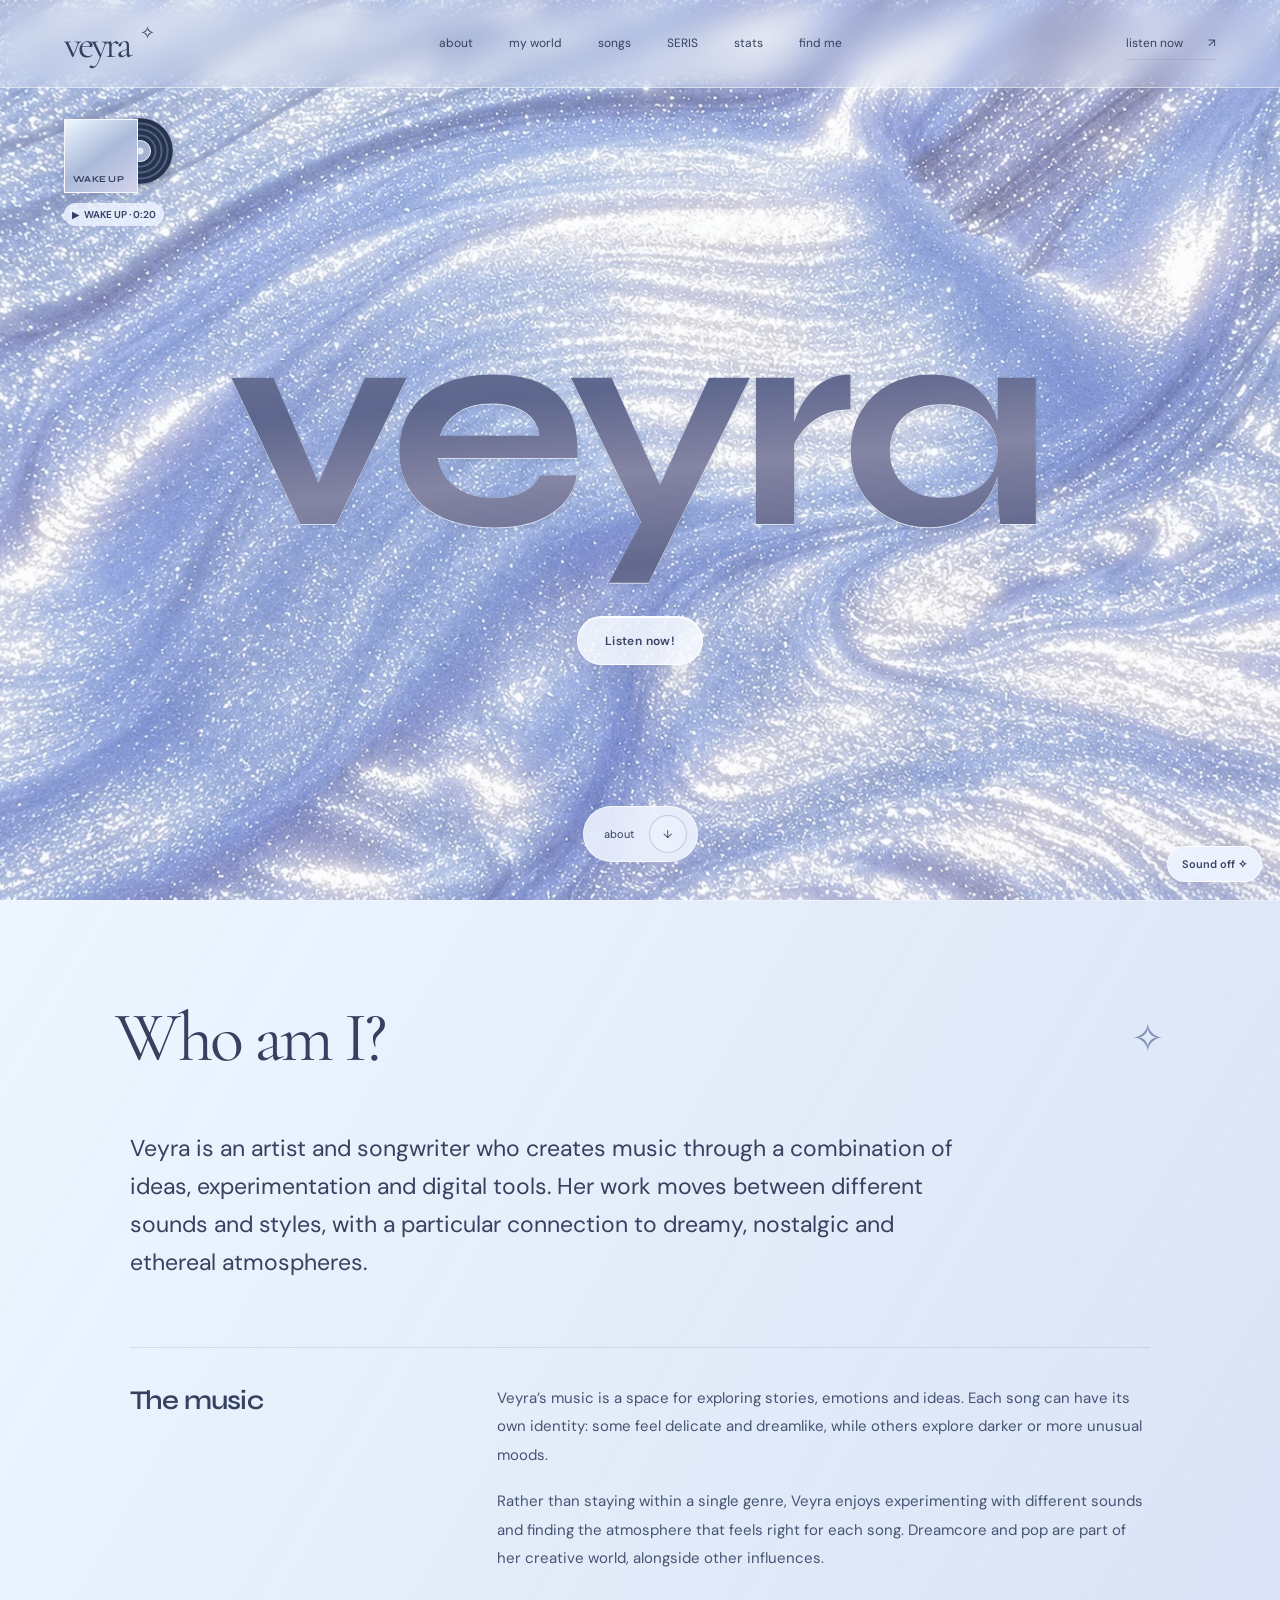
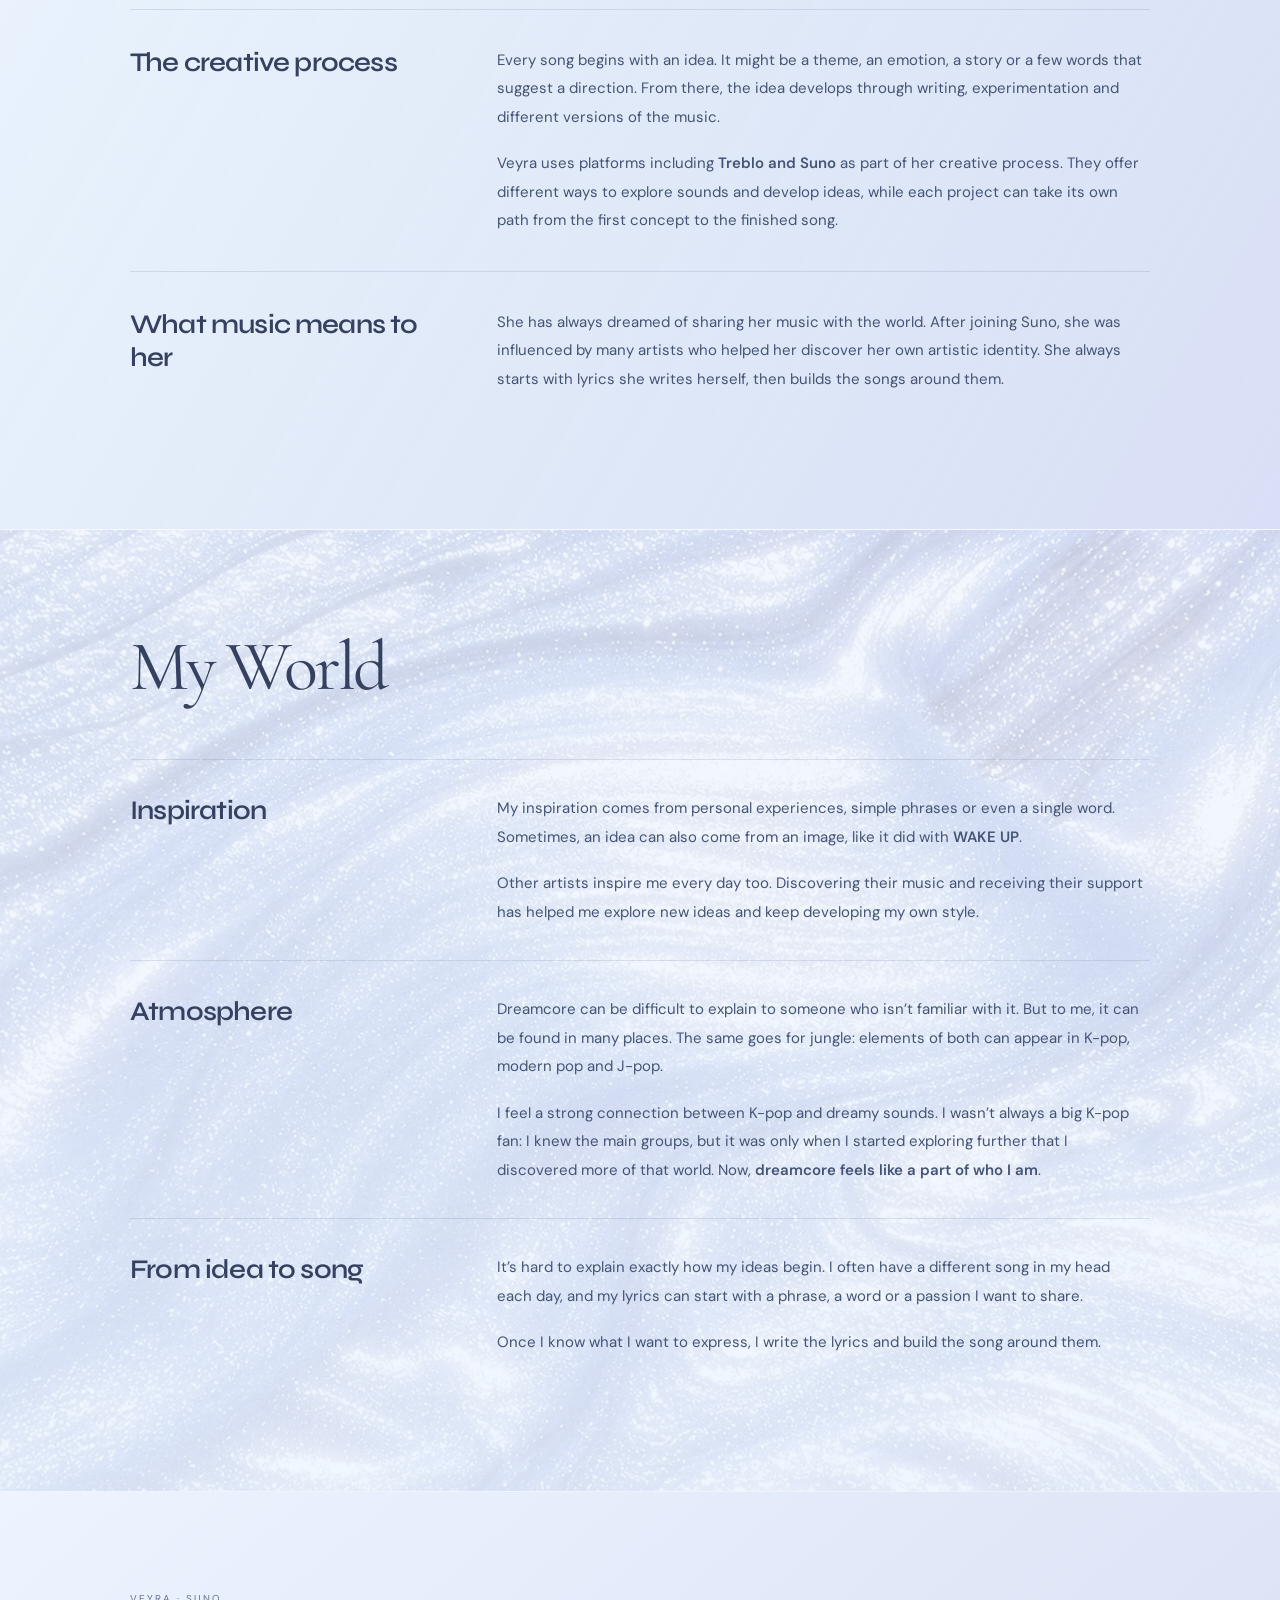
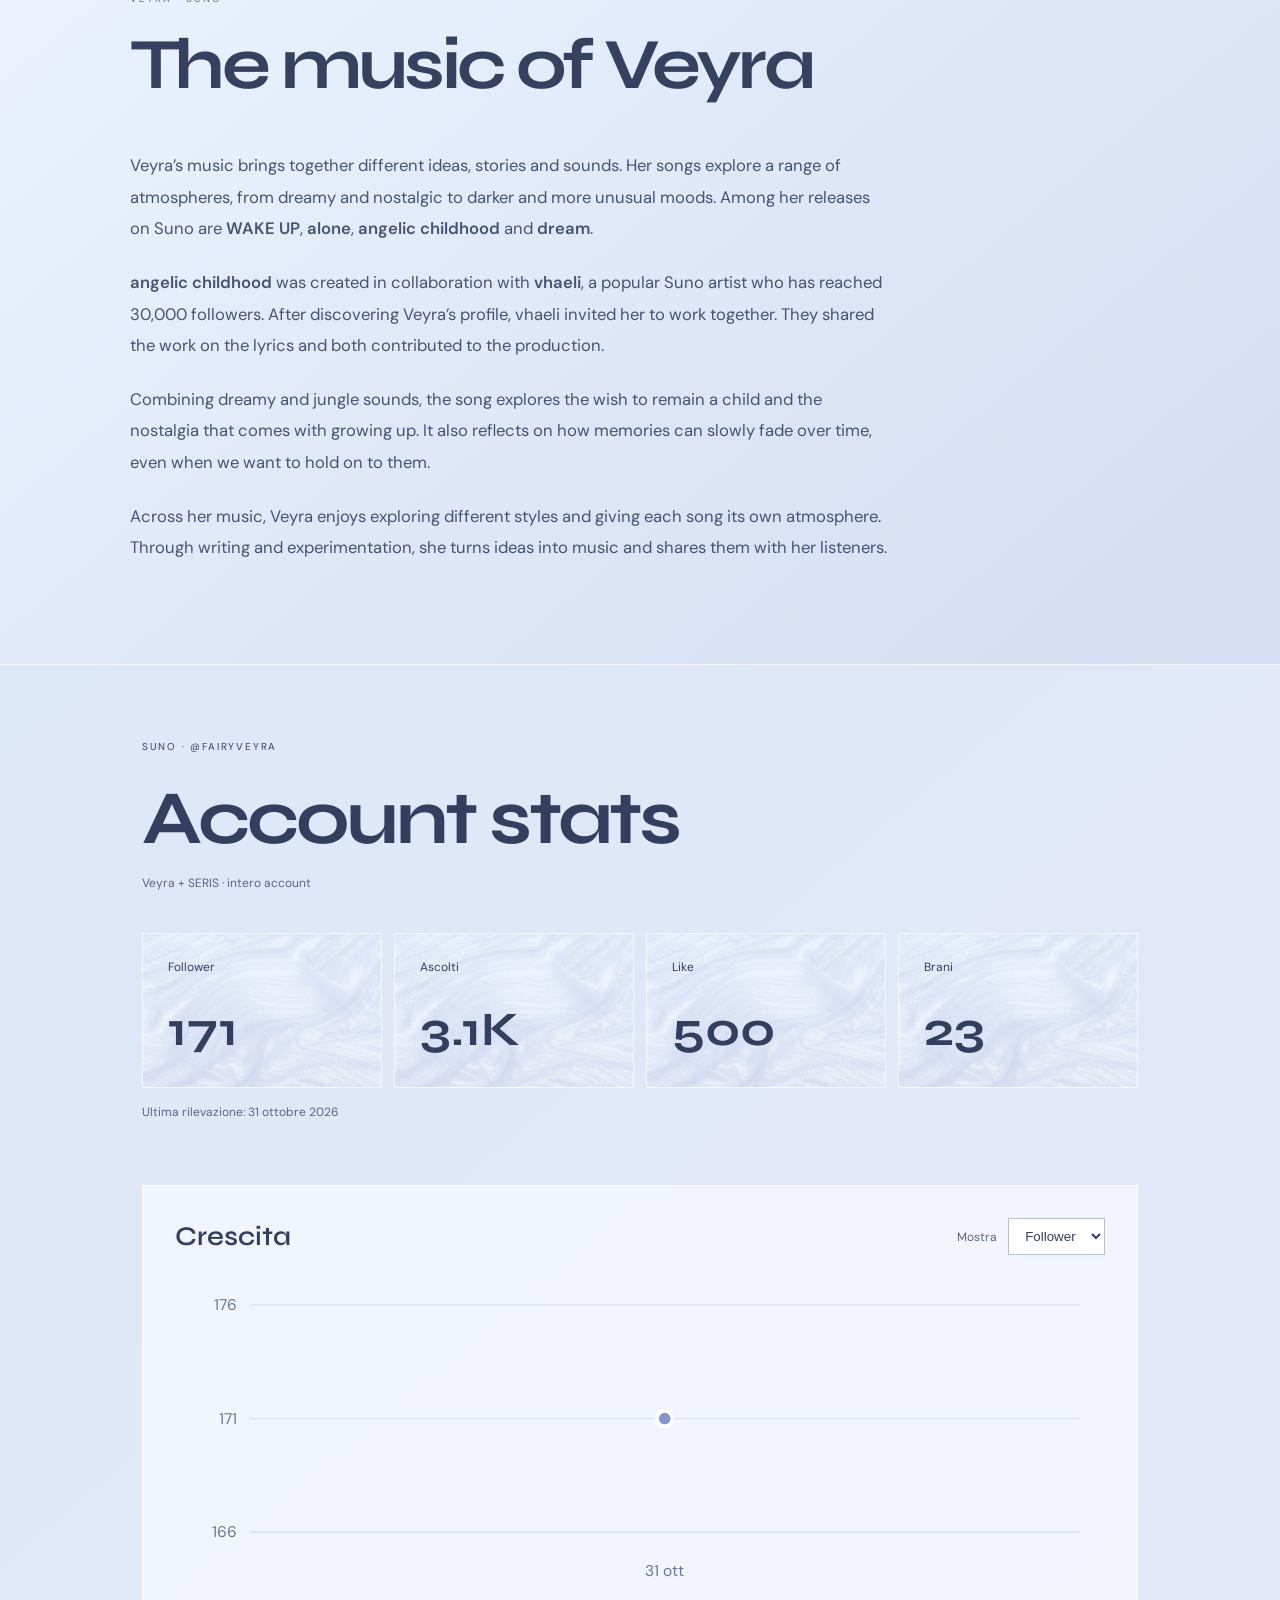
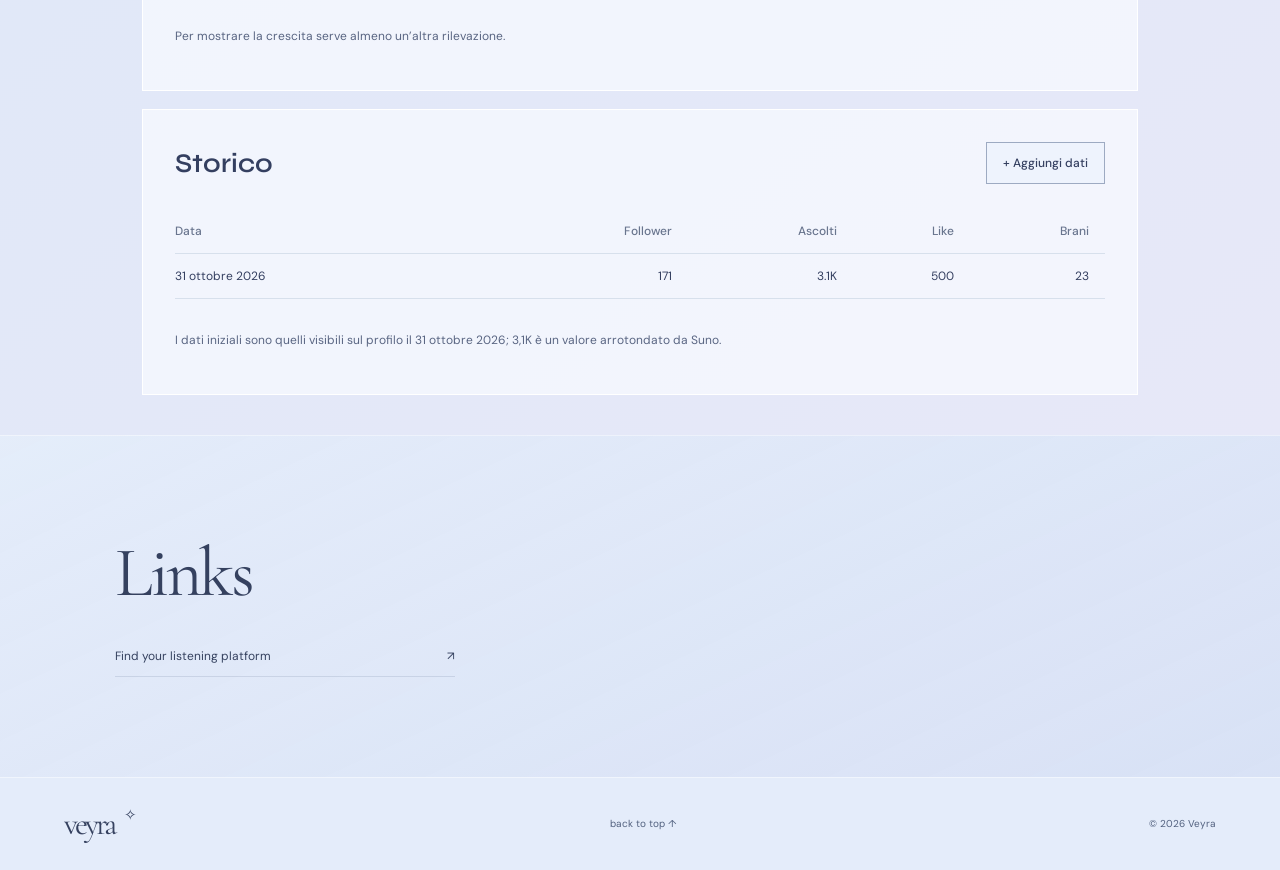
==== index.html @ a6b7e899 "Publish Veyra and SERIS website" ====
<!doctype html>
<html lang="en">
<head>
  <meta charset="utf-8">
  <meta name="viewport" content="width=device-width, initial-scale=1">
  <meta name="theme-color" content="#dcebf1">
  <title>VEYRA</title>
  <link rel="icon" href="./star.svg" type="image/svg+xml">
  <link rel="stylesheet" href="./style.css?v=record-demo-3">
</head>
<body>
  <a class="skip" href="#music">Skip to about</a>
  <header class="header">
    <a class="wordmark" href="#home" aria-label="Veyra home">veyra<span>✧</span></a>
    <nav aria-label="Main navigation"><a href="#music">about</a><a href="#world">my world</a><a href="#songs">songs</a><a href="./seris.html">SERIS</a><a href="#stats">stats</a><a href="#connect">find me</a></nav>
    <a class="header-listen" href="https://distrokid.com/hyperfollow/veyra8/shattered-trust" target="_blank" rel="noopener noreferrer">listen now <span aria-hidden="true">↗</span></a>
  </header>
  <main>
    <section class="hero" id="home" aria-labelledby="hero-title">
      <div class="record-widget"><button class="record-button" type="button" aria-label="Play WAKE UP preview" aria-pressed="false"><span class="record-disc" aria-hidden="true"><span></span></span><span class="record-sleeve" aria-hidden="true"><span>WAKE UP</span></span><span class="record-caption"><span class="record-state">▶</span> WAKE UP · 0:20</span></button><audio preload="none" data-preview="20"><source src="./assets/audio/wake-preview.m4a" type="audio/mp4"></audio><span class="record-error" role="status"></span></div>
      <div class="hero-mist" aria-hidden="true"></div>
      <div class="hero-center">
        <h1 id="hero-title">veyra</h1>
        <a class="listen-sparkle" href="https://suno.com/@fairyveyra" target="_blank" rel="noopener noreferrer"><span class="listen-label">Listen now!</span><span class="listen-spark s1" aria-hidden="true">✦</span><span class="listen-spark s2" aria-hidden="true">✧</span><span class="listen-spark s3" aria-hidden="true">✦</span><span class="listen-spark s4" aria-hidden="true">✧</span><span class="listen-spark s5" aria-hidden="true">✧</span><span class="listen-spark s6" aria-hidden="true">✦</span><span class="listen-spark s7" aria-hidden="true">✧</span><span class="listen-spark s8" aria-hidden="true">✦</span><span class="listen-spark s9" aria-hidden="true">✧</span><span class="listen-spark s10" aria-hidden="true">✦</span><span class="listen-spark s11" aria-hidden="true">✧</span><span class="listen-spark s12" aria-hidden="true">✦</span></a>
      </div>
      <div class="hero-bottom"><a class="round-link" href="#music"><span>about</span><span class="circle" aria-hidden="true">↓</span></a></div>
    </section>

    <section class="music section" id="music" aria-labelledby="music-title">
      <div class="section-heading"><p class="eyebrow">01 / music</p><h2 id="music-title">Who am I?</h2><span class="tiny-star" aria-hidden="true">✧</span></div>
      <div class="bio-content">
        <p class="bio-intro">Veyra is an artist and songwriter who creates music through a combination of ideas, experimentation and digital tools. Her work moves between different sounds and styles, with a particular connection to dreamy, nostalgic and ethereal atmospheres.</p>
        <div class="bio-sections">
          <section class="bio-part"><h3>The music</h3><div><p>Veyra’s music is a space for exploring stories, emotions and ideas. Each song can have its own identity: some feel delicate and dreamlike, while others explore darker or more unusual moods.</p><p>Rather than staying within a single genre, Veyra enjoys experimenting with different sounds and finding the atmosphere that feels right for each song. Dreamcore and pop are part of her creative world, alongside other influences.</p></div></section>
          <section class="bio-part"><h3>The creative process</h3><div><p>Every song begins with an idea. It might be a theme, an emotion, a story or a few words that suggest a direction. From there, the idea develops through writing, experimentation and different versions of the music.</p><p>Veyra uses platforms including <strong>Treblo and Suno</strong> as part of her creative process. They offer different ways to explore sounds and develop ideas, while each project can take its own path from the first concept to the finished song.</p></div></section>
          <section class="bio-part"><h3>What music means to her</h3><div><p>She has always dreamed of sharing her music with the world. After joining Suno, she was influenced by many artists who helped her discover her own artistic identity. She always starts with lyrics she writes herself, then builds the songs around them.</p></div></section>
        </div>
      </div>
    </section>

    <section class="world section" id="world" aria-labelledby="world-title">
      <div class="world-intro"><h2 id="world-title">My World</h2></div>
      <div class="world-copy">
        <section><h3>Inspiration</h3><p>My inspiration comes from personal experiences, simple phrases or even a single word. Sometimes, an idea can also come from an image, like it did with <strong>WAKE UP</strong>.</p><p>Other artists inspire me every day too. Discovering their music and receiving their support has helped me explore new ideas and keep developing my own style.</p></section>
        <section><h3>Atmosphere</h3><p>Dreamcore can be difficult to explain to someone who isn’t familiar with it. But to me, it can be found in many places. The same goes for jungle: elements of both can appear in K-pop, modern pop and J-pop.</p><p>I feel a strong connection between K-pop and dreamy sounds. I wasn’t always a big K-pop fan: I knew the main groups, but it was only when I started exploring further that I discovered more of that world. Now, <strong>dreamcore feels like a part of who I am</strong>.</p></section>
        <section><h3>From idea to song</h3><p>It’s hard to explain exactly how my ideas begin. I often have a different song in my head each day, and my lyrics can start with a phrase, a word or a passion I want to share.</p><p>Once I know what I want to express, I write the lyrics and build the song around them.</p></section>
      </div>
    </section>

    <section class="songs-section" id="songs" aria-labelledby="songs-title">
      <div class="songs-inner">
        <p class="songs-label">VEYRA · SUNO</p>
        <h2 id="songs-title">The music of Veyra</h2>
        <div class="songs-copy">
          <p>Veyra’s music brings together different ideas, stories and sounds. Her songs explore a range of atmospheres, from dreamy and nostalgic to darker and more unusual moods. Among her releases on Suno are <strong>WAKE UP</strong>, <strong>alone</strong>, <strong>angelic childhood</strong> and <strong>dream</strong>.</p>
          <p><strong>angelic childhood</strong> was created in collaboration with <strong>vhaeli</strong>, a popular Suno artist who has reached 30,000 followers. After discovering Veyra’s profile, vhaeli invited her to work together. They shared the work on the lyrics and both contributed to the production.</p>
          <p>Combining dreamy and jungle sounds, the song explores the wish to remain a child and the nostalgia that comes with growing up. It also reflects on how memories can slowly fade over time, even when we want to hold on to them.</p>
          <p>Across her music, Veyra enjoys exploring different styles and giving each song its own atmosphere. Through writing and experimentation, she turns ideas into music and shares them with her listeners.</p>
        </div>
      </div>
    </section>

    <section id="stats" class="stats-section" aria-label="Statistiche Suno">
      <iframe src="./stats.html?embed=1" title="Statistiche Suno dell’intero account Veyra" loading="lazy"></iframe>
    </section>

    <section class="connect section" id="connect" aria-labelledby="connect-title"><h2 id="connect-title">Links</h2><a class="text-link" href="https://distrokid.com/hyperfollow/veyra8/shattered-trust" target="_blank" rel="noopener noreferrer">Find your listening platform <span aria-hidden="true">↗</span></a></section>
  </main>
  <footer><a class="wordmark" href="#home">veyra<span>✧</span></a><a href="#home">back to top ↑</a><span>© <span id="year">2026</span> Veyra</span></footer>
  <script src="./script.js?v=satin-seris-1"></script>
<script src="./sound.js?v=1" defer></script><script src="./previews.js?v=3" defer></script></body>
</html>
---- style.css ----
@import url('https://fonts.googleapis.com/css2?family=Cormorant+Garamond:ital,wght@0,400;0,500;1,400&family=DM+Sans:wght@400;500;600&family=Syne:wght@700&display=swap');
:root{--ink:#35415f;--muted:#52617f;--line:#64749330;--paper:#e1eafa;--serif:'Cormorant Garamond',Georgia,serif;--sans:'DM Sans',Arial,sans-serif}
*{box-sizing:border-box}html{scroll-behavior:smooth;scroll-padding-top:36px}body{margin:0;background:var(--paper);color:var(--ink);font:14px var(--sans)}a{color:inherit;text-decoration:none}a:focus-visible{outline:2px solid #4e5c8c;outline-offset:6px}::selection{background:#bfcaee}h1,h2,h3,p{margin:0}h2,h3{font-family:var(--serif);font-weight:400;letter-spacing:-.045em;line-height:1.05}i{font-weight:400}.skip{position:fixed;top:-90px;left:20px;padding:15px;background:white;z-index:99}.skip:focus{top:15px}
/* One continuous field of icy blue, silver and lavender light. No picture assets. */
body::before{content:'';position:fixed;inset:0;z-index:-1;background:radial-gradient(ellipse at 14% 16%,#f1fbffdd,transparent 48%),radial-gradient(ellipse at 93% 38%,#c2c6ecbb,transparent 55%),linear-gradient(160deg,#d5e9fa,#d0def3 46%,#e9edfc)}
.header{height:88px;position:absolute;inset:0 0 auto;z-index:10;display:flex;align-items:center;justify-content:space-between;padding:0 5%;border-bottom:1px solid #ffffff55}.wordmark{font:40px/1 var(--serif);letter-spacing:-3px}.wordmark span{font-size:18px;display:inline-block;margin-left:10px;vertical-align:top;letter-spacing:0}.header nav{display:flex;gap:36px;font-size:12px}.header nav a{padding:8px 0;border-bottom:1px solid transparent}.header nav a:hover,.header nav a[aria-current]{border-color:currentColor}.header-listen{font-size:12px;border-bottom:1px solid var(--line);padding:8px 0}.header-listen span{margin-left:22px}
.hero{isolation:isolate;position:relative;min-height:660px;height:100svh;max-height:1100px;overflow:hidden;background:radial-gradient(ellipse at 46% -14%,#fcffff 0,#eefaffb0 23%,transparent 57%),radial-gradient(ellipse at 7% 60%,#b4cbedb3,transparent 48%),radial-gradient(ellipse at 90% 45%,#aeb7df9c,transparent 50%),radial-gradient(ellipse at 64% 96%,#f2f8ff 0,#e4effcaa 26%,transparent 59%),linear-gradient(145deg,#d8e9fa,#c4d5ef 50%,#dce4f9)}
.hero::before{content:'';position:absolute;z-index:-1;inset:-25%;background:linear-gradient(155deg,transparent 43%,#f7ffff00 46%,#f7ffffa3 50%,#d1ebff33 55%,transparent 62%),linear-gradient(24deg,transparent 37%,#ecfaff80 48%,transparent 60%);filter:blur(45px);transform:rotate(-8deg)}
.hero::after{content:'';position:absolute;inset:0;z-index:0;pointer-events:none;background-image:radial-gradient(circle,#fff9 .5px,transparent .9px),radial-gradient(circle,#8c9fcd30 .5px,transparent 1px),radial-gradient(circle,#ffffff90 .6px,transparent 1.1px);background-size:7px 11px,11px 17px,19px 23px;background-position:0 0,3px 7px,9px 4px;opacity:.28;mask-image:linear-gradient(#000b,transparent 40%,#0004 60%,#000)}
.hero-mist{position:absolute;inset:18% -30% -12%;z-index:-1;background:radial-gradient(ellipse at 38% 53%,#faffffce,transparent 35%),radial-gradient(ellipse at 73% 80%,#f1f4ffcc,transparent 35%);filter:blur(45px);transform:rotate(-18deg)}
.hero-center{position:absolute;inset:0;display:grid;place-items:center;padding-bottom:20px;z-index:1}.hero h1{font-family:var(--serif);font-size:clamp(150px,26vw,350px);font-weight:400;letter-spacing:-.075em;line-height:1;padding-right:.075em;color:#46547c;text-shadow:0 1px 0 #ffffffb0,0 7px 35px #eaf9ff99}.hero-bottom{position:absolute;bottom:38px;left:0;right:0;z-index:2;display:flex;justify-content:center}.round-link{display:flex;align-items:center;gap:15px;font-size:11px}.circle{display:grid;place-items:center;border:1px solid #5b71954d;border-radius:50%;width:38px;height:38px;background:#f7fcff33;transition:background .2s}.round-link:hover .circle{background:#fff9}
.section{padding:100px 9%;position:relative;border-top:1px solid #ffffff80}.eyebrow{text-transform:uppercase;font-size:10px;letter-spacing:.21em;line-height:1.6}.section-heading{display:flex;align-items:center;justify-content:space-between;gap:20px}.section-heading .eyebrow{display:none}.section-heading h2{font-size:clamp(48px,5.5vw,76px)}.tiny-star{font-size:40px;color:#8292b7}.music{background:linear-gradient(120deg,#eff8ffdd,#dce5f6c9 70%,#d5daf4b3)}.release{margin-top:45px;border-top:1px solid var(--line);padding:35px 0 0}.release-copy{display:grid;grid-template-columns:1fr auto;align-items:center;gap:20px}.release-copy .eyebrow{grid-column:1/-1}.release-copy h3{font-size:clamp(44px,5.5vw,74px)}.release-copy h3 br{display:none}.release-copy h3 i::before{content:' '}.button{display:flex;justify-content:space-between;gap:30px;padding:18px 23px;font-size:11px;border:1px solid #7685a661;background:#f4f9ff6b;box-shadow:inset 0 1px 0 #fff9;transition:background .2s}.button:hover{background:#ffffffbd}.small-note{display:none}.world{min-height:400px;background:radial-gradient(ellipse at 15% 90%,#effdffe6,transparent 61%),radial-gradient(ellipse at 94% 13%,#bdc3e866,transparent 65%),linear-gradient(140deg,#dae8f8cc,#dce0f5aa);display:flex;align-items:flex-start}.world h2{font-size:clamp(48px,5.5vw,76px)}.connect{background:linear-gradient(155deg,#e5edfac7,#d5def3b3);min-height:300px}.connect h2{font-size:clamp(48px,5.5vw,76px);margin-bottom:38px}.text-link{display:flex;justify-content:space-between;gap:30px;max-width:340px;font-size:12px;padding-bottom:12px;border-bottom:1px solid var(--line)}footer{display:flex;align-items:center;justify-content:space-between;gap:25px;padding:30px 5%;border-top:1px solid #ffffff70;font-size:10px;color:var(--muted);background:#e4ecfa}footer .wordmark{font-size:32px;color:var(--ink)}footer .wordmark span{font-size:15px}
@media(min-width:1600px){.section{padding-left:max(9%,calc((100% - 1250px)/2));padding-right:max(9%,calc((100% - 1250px)/2))}}
@media(max-width:700px){.header{height:74px;padding:0 6%}.wordmark{font-size:34px}.header nav{gap:20px;font-size:11px}.header-listen{display:none}.hero{min-height:620px;max-height:950px}.hero h1{font-size:clamp(145px,37vw,250px)}.hero-bottom{bottom:30px}.section{padding:65px 7%}.release-copy{grid-template-columns:1fr;gap:23px}.release-copy h3{font-size:54px}.button{width:100%;margin-top:10px}.world{min-height:330px}.connect{min-height:280px}footer{padding:28px 7%;flex-wrap:wrap}footer .wordmark{margin-right:auto}}
@media(prefers-reduced-motion:reduce){html{scroll-behavior:auto}*{transition:none!important}}

/* Fine silver flecks and moving nacre reflections, built entirely in CSS. */
.hero{background:radial-gradient(ellipse at 45% -12%,#fcffff 0,#eafaffc4 24%,transparent 53%),radial-gradient(ellipse at 5% 58%,#a5bfe5c9,transparent 42%),radial-gradient(ellipse at 94% 40%,#abb3dfbb,transparent 47%),radial-gradient(ellipse at 62% 100%,#f2f8ff 0,#e4effca8 26%,transparent 57%),linear-gradient(145deg,#d8e9fa,#b6c9e8 50%,#dce4f9)}
.iridescence{position:absolute;inset:-15%;z-index:0;pointer-events:none;background:linear-gradient(148deg,transparent 30%,#f9ffff00 37%,#f9ffffb0 42%,#d6f3ff88 44%,#d8d4f580 47%,transparent 53%),linear-gradient(29deg,transparent 43%,#f8ffff70 48%,#d3daff66 52%,transparent 61%);filter:blur(24px);mix-blend-mode:screen;animation:nacre-drift 20s ease-in-out infinite alternate;transform:rotate(-9deg)}
.glitter-field{position:absolute;inset:0;z-index:0;overflow:hidden;pointer-events:none;mask-image:radial-gradient(ellipse at 50% 48%,#0003 0,black 66%)}
.glitter{position:absolute;left:var(--x);top:var(--y);width:var(--size);height:var(--size);border-radius:50%;background:#fff;opacity:var(--alpha);box-shadow:0 0 4px 1px #efffff99,0 0 11px #c6d9ff66;animation:glitter-pulse var(--duration) ease-in-out var(--delay) infinite alternate}
.glitter.flare{width:var(--size);height:var(--size);background:radial-gradient(circle,#fff 0,#ffffffcc 13%,#e8faff55 34%,transparent 69%);box-shadow:none;overflow:visible}
.flare::before,.flare::after{content:'';position:absolute;left:50%;top:50%;transform:translate(-50%,-50%);background:linear-gradient(transparent,#fff,transparent);filter:drop-shadow(0 0 3px #fff)}
.flare::before{width:1px;height:150%}.flare::after{height:1px;width:150%;background:linear-gradient(90deg,transparent,#fff,transparent)}
.glitter.nacre{background:radial-gradient(circle at 30% 25%,#fff,#f5faffc9 22%,#d3d7f299 55%,#adc8e780 77%,#f4ffffaa);box-shadow:inset 0 0 2px #fff,0 0 12px 3px #ffffff66;filter:blur(.3px)}
.hero h1{color:#424d76;text-shadow:0 1px 1px #f8ffff,0 0 34px #f8ffffaa}
.section::after{content:'';position:absolute;inset:0;pointer-events:none;opacity:.22;background-image:radial-gradient(circle at 25% 25%,white .7px,transparent 1.3px),radial-gradient(circle at 75% 80%,white .5px,transparent 1px);background-size:59px 67px,97px 83px;mask-image:linear-gradient(90deg,black,transparent 40%,black)}
@keyframes nacre-drift{from{transform:translate(-2%,-1%) rotate(-9deg)}to{transform:translate(3%,2%) rotate(-3deg)}}
@keyframes glitter-pulse{0%,25%{opacity:calc(var(--alpha) * .35);transform:scale(.75)}80%,100%{opacity:var(--alpha);transform:scale(1.1)}}
@media(prefers-reduced-motion:reduce){.iridescence,.glitter{animation:none}}

/* The second reference adds periwinkle-blue shadow and cool satin highlights. */
.hero{background:radial-gradient(ellipse at 48% -15%,#fbffff 0,#eaf6ffcc 25%,transparent 53%),radial-gradient(ellipse at 2% 57%,#829bcdb3,transparent 43%),radial-gradient(ellipse at 96% 43%,#8f98cead,transparent 46%),radial-gradient(ellipse at 60% 100%,#f4faff 0,#dfe9fbd9 28%,transparent 60%),linear-gradient(145deg,#d5e6fa,#a9bcdf 50%,#ccd4ee)}
.iridescence{background:linear-gradient(148deg,transparent 27%,#f9ffff00 35%,#f5ffffc2 41%,#cde5ff99 44%,#d2d0f58c 48%,transparent 54%),linear-gradient(29deg,transparent 40%,#faffff96 48%,#c3cdf580 53%,transparent 63%)}
.world{background:radial-gradient(ellipse at 12% 95%,#f3fcffe6,transparent 63%),radial-gradient(ellipse at 100% 2%,#929bd466,transparent 63%),linear-gradient(140deg,#d0e1f5dd,#cbd1eccc)}

/* Bring the silver sparkle forward: visible flecks against blue-lavender shadow. */
.hero{background:radial-gradient(ellipse at 46% 0%,#f1fdff 0,#e3f3ffb3 24%,transparent 49%),radial-gradient(ellipse at -8% 60%,#6e8bbdc9,transparent 49%),radial-gradient(ellipse at 103% 30%,#7d85bccc,transparent 48%),radial-gradient(ellipse at 64% 110%,#f0faff 0,#c9ddf5cc 30%,transparent 56%),linear-gradient(145deg,#c1d8f3,#a9b8dc 50%,#d2d9f2)}
.glitter-field{mask-image:radial-gradient(ellipse at 50% 48%,#0006 0,black 53%)}
.glitter{background:#fff;box-shadow:0 0 2px 1px #fff9,0 0 6px 2px #efffff9c,0 0 14px #e1e6ff80}
.glitter.flare{background:radial-gradient(circle,#fff 0,#ffffffee 8%,#e8faff99 19%,#e8faff33 36%,transparent 64%);filter:drop-shadow(0 0 4px #fff9)}
.flare::before{width:1.5px;height:140%}.flare::after{height:1.5px;width:110%}
.iridescence{filter:blur(15px);opacity:.9;background:linear-gradient(149deg,transparent 25%,#f9ffff00 34%,#f5ffffcc 40%,#d4eaff99 43%,#e6dcff80 47%,transparent 52%),linear-gradient(26deg,transparent 40%,#faffffb3 47%,#c9d3f599 51%,transparent 59%)}
.hero::after{opacity:.52;background-size:5px 7px,9px 13px,13px 17px;mask-image:linear-gradient(#000,transparent 42%,#0008 70%,#000)}
@keyframes glitter-pulse{0%,25%{opacity:calc(var(--alpha) * .6);transform:scale(.85)}80%,100%{opacity:var(--alpha);transform:scale(1.12)}}

/* Reference-based light periwinkle satin: the texture itself carries the glitter. */
.hero{background:linear-gradient(#eef7ff24,#e9f1ff1a),url('./assets/veyra-satin-light.jpg') center center/cover no-repeat}
.hero::before,.hero::after,.hero-mist{display:none}
.hero h1{color:#283455;text-shadow:0 1px 1px #ffffffb3,0 0 32px #edf5ffb3}
.header{background:#e6efff3d;backdrop-filter:blur(12px);border-bottom-color:#ffffff80}
.hero-bottom .round-link{background:#eff5ffd9;padding:8px 10px 8px 20px;border:1px solid #ffffffa6;border-radius:40px;backdrop-filter:blur(10px)}
.world{background:linear-gradient(#eff5ffb8,#edf5ffd1),url('./assets/veyra-satin-light.jpg') center 65%/cover no-repeat}
.section::after{display:none}
@media(max-width:700px){.hero{background-position:45% center}.header{backdrop-filter:blur(8px)}}

/* Ice-silver lettering with a cool edge for contrast on the satin. */
.hero h1{color:#f7fbff;background:linear-gradient(175deg,#fff 14%,#f4faff 36%,#d1dbed 56%,#fff 72%,#e6eefb 92%);background-clip:text;-webkit-background-clip:text;-webkit-text-fill-color:transparent;text-shadow:none;filter:drop-shadow(0 1px 0 #4e5c8180) drop-shadow(0 3px 2px #3c4e7866) drop-shadow(0 0 15px #edf6ff59)}

/* A deeper lavender-silver wordmark, distinct from the pale satin highlights. */
.hero h1{color:#626788;background:linear-gradient(175deg,#747b9c 10%,#5d668d 38%,#8585a4 57%,#62698e 78%,#777e9f 95%);background-clip:text;-webkit-background-clip:text;-webkit-text-fill-color:transparent;filter:drop-shadow(0 1px 0 #f5faffb3) drop-shadow(0 2px 2px #3c4e7833)}

/* A lighter, more open display face for the artist name. */
.hero h1{font-family:Italiana,Didot,serif;font-size:clamp(150px,24vw,330px);letter-spacing:-.035em;line-height:1.2;padding:0 .035em .08em 0}
@media(max-width:700px){.hero h1{font-size:clamp(140px,35vw,245px)}}

/* Artist-selected display face: option 03, Syne. */
.hero h1{font-family:Syne,Arial,sans-serif;font-weight:700;font-size:clamp(130px,23vw,320px);letter-spacing:-.055em;line-height:1.2;padding:0 .055em .08em 0}
@media(max-width:700px){.hero h1{font-size:clamp(100px,31vw,220px)}}

.stats-section{background:linear-gradient(140deg,#dde8f8,#e7e8f8);border-top:1px solid #ffffff80;scroll-margin-top:20px}.stats-section iframe{display:block;width:100%;height:950px;border:0}@media(max-width:700px){.stats-section iframe{height:1120px}.header nav{gap:14px;font-size:10px}}

/* Artist biography */
.bio-content{max-width:1020px;margin:55px auto 0}.bio-intro{font-family:var(--sans);font-size:clamp(17px,2.1vw,23px);line-height:1.65;max-width:840px;color:#35415f}.bio-sections{margin-top:65px}.bio-part{display:grid;grid-template-columns:minmax(180px,1fr) minmax(0,2fr);gap:40px;border-top:1px solid var(--line);padding:36px 0}.bio-part h3{font-family:Syne,Arial,sans-serif;font-size:clamp(19px,2.2vw,27px);font-weight:600;letter-spacing:-.03em;line-height:1.25}.bio-part p{font-size:15px;line-height:1.9;color:#455473;max-width:650px}.bio-part p+p{margin-top:18px}.bio-part strong{font-weight:600}@media(max-width:700px){.bio-content{margin-top:35px}.bio-intro{font-size:17px}.bio-sections{margin-top:42px}.bio-part{grid-template-columns:1fr;gap:16px;padding:27px 0}.bio-part p{font-size:14px;line-height:1.8}}

/* Selected songs and the SERIS EP. */
.songs-section{padding:100px 9%;background:linear-gradient(140deg,#edf4ff,#dce4f6 65%,#d5def2);border-top:1px solid #fff9;scroll-margin-top:20px}.songs-inner{max-width:1020px;margin:auto}.songs-label{font-size:10px;letter-spacing:.2em;color:#66738f}.songs-section h2{font:700 clamp(42px,6vw,72px)/1.05 Syne,Arial,sans-serif;letter-spacing:-.05em;margin:22px 0 48px}.song-list>div{display:flex;align-items:baseline;gap:25px;padding:23px 0;border-top:1px solid var(--line)}.song-list span{font-size:11px;color:#72809a}.song-list h3{font:600 clamp(21px,3vw,34px)/1.2 Syne,Arial,sans-serif;letter-spacing:-.035em}.seris-section{margin-top:100px;padding-top:60px;border-top:1px solid #aabbd4}.seris-section h2{margin-bottom:32px}.track-list{list-style:none;counter-reset:track;margin:0;padding:0}.track-list li{counter-increment:track;border-top:1px solid var(--line);padding:16px 0;font-size:14px}.track-list li::before{content:counter(track,decimal-leading-zero);display:inline-block;margin-right:23px;color:#7c89a0;font-size:11px}.disco-feature{margin-top:45px;padding:30px;background:#f7fbffaf;border:1px solid #ffffffbb}.disco-feature h3{font:600 22px Syne,Arial,sans-serif;margin-bottom:18px}.disco-feature p{max-width:680px;font-size:15px;line-height:1.8;color:#455473}.disco-feature em{font-style:normal}@media(max-width:700px){.songs-section{padding:70px 7%}.songs-section h2{margin-bottom:35px}.seris-section{margin-top:70px;padding-top:45px}.disco-feature{padding:23px}.header nav{gap:10px;font-size:9px}.header .wordmark{font-size:29px}}

.songs-copy{max-width:760px}.songs-copy p{font-size:clamp(15px,1.3vw,17px);line-height:1.9;color:#455473}.songs-copy p+p{margin-top:22px}.songs-copy strong{font-weight:600}@media(max-width:700px){.songs-copy p{font-size:15px;line-height:1.8}}

/* My World: the artist's own words. */
.world{display:block}.world-intro,.world-copy{max-width:1020px;margin:0 auto}.world h2{margin:0}.world-copy{margin-top:55px}.world-copy section{display:grid;grid-template-columns:minmax(180px,1fr) minmax(0,2fr);column-gap:40px;border-top:1px solid var(--line);padding:34px 0}.world-copy h3{grid-column:1;grid-row:1 / span 3;font:600 clamp(19px,2.2vw,27px)/1.25 Syne,Arial,sans-serif;letter-spacing:-.03em}.world-copy p{grid-column:2;font-size:15px;line-height:1.9;color:#455473;max-width:650px}.world-copy p+p{margin-top:18px}.world-copy strong{font-weight:600}@media(max-width:700px){.world-copy{margin-top:35px}.world-copy section{grid-template-columns:1fr;gap:0;padding:26px 0}.world-copy h3{grid-column:1;grid-row:auto;margin-bottom:15px}.world-copy p{grid-column:1;font-size:14px;line-height:1.8}}

/* SERIS lives on its own page; its story can grow independently. */
.seris-page{background:#e6edf9}.seris-header{height:78px;display:flex;align-items:center;justify-content:space-between;padding:0 6%;background:#eef3fbd9}.seris-logo{font:700 22px Syne,Arial,sans-serif;letter-spacing:-.05em}.seris-header nav{display:flex;gap:30px;font-size:12px}.seris-hero{min-height:500px;height:70svh;max-height:800px;position:relative;display:flex;flex-direction:column;align-items:center;justify-content:center;background:linear-gradient(#e9f3ff73,#e9efff66),url('./assets/veyra-satin-light.jpg') center/cover}.seris-hero p{font-size:10px;letter-spacing:.25em;margin-bottom:20px}.seris-hero h1{font:700 clamp(95px,21vw,260px)/1 Syne,Arial,sans-serif;letter-spacing:-.06em;color:#62698d;text-shadow:0 1px #fff9}.seris-hero>a{position:absolute;bottom:30px;display:flex;gap:17px;align-items:center;padding:11px 18px;border:1px solid #fff9;background:#f5f9ffb3;border-radius:30px;font-size:11px}.seris-album{padding:90px 9%;background:linear-gradient(140deg,#f1f6ff,#dce5f7)}.seris-inner{max-width:850px;margin:auto}.seris-inner h2{font:700 clamp(48px,7vw,82px)/1.05 Syne,Arial,sans-serif;letter-spacing:-.05em;margin:25px 0 45px}.seris-feature{margin:48px 0 32px;padding:32px;border:1px solid #fff;background:#f9fcffb5}.seris-feature h3{font:600 23px Syne,Arial,sans-serif;margin-bottom:18px}.seris-feature p{font-size:15px;line-height:1.8;color:#455473}.seris-feature em{font-style:normal}.seris-listen{display:inline-flex;gap:32px;border-bottom:1px solid #687895;padding:10px 0;font-size:12px}.seris-footer{background:#e6edf9}.seris-page .track-list{list-style:none;counter-reset:track;margin:0;padding:0}.seris-page .track-list li{counter-increment:track;border-top:1px solid var(--line);padding:17px 0;font-size:14px}.seris-page .track-list li::before{content:counter(track,decimal-leading-zero);display:inline-block;margin-right:23px;color:#7c89a0;font-size:11px}@media(max-width:700px){.seris-header{height:70px}.seris-header nav{gap:20px}.seris-hero{min-height:430px}.seris-album{padding:65px 7%}.seris-feature{padding:22px}.header nav{gap:10px;overflow-x:auto;white-space:nowrap;max-width:calc(100% - 85px)}.header nav a{flex:none}}
.seris-intro,.seris-members,.seris-story,.seris-fandom{padding:95px 9%;border-top:1px solid #ffffffa0}.seris-intro{background:#f1f6ff}.seris-intro h2,.seris-members h2,.seris-story h2,.seris-fandom h2{font:700 clamp(45px,6vw,75px)/1.08 Syne,Arial,sans-serif;letter-spacing:-.05em;margin:24px 0 40px}.seris-intro-copy{max-width:720px}.seris-intro-copy p,.story-list p,.solo-release p{font-size:15px;line-height:1.85;color:#455473}.seris-intro-copy p+p{margin-top:18px}.seris-members{background:linear-gradient(140deg,#dce8f7,#e5e4f7)}.member-grid{display:grid;grid-template-columns:repeat(5,1fr);gap:12px}.member-grid article{padding:24px 17px;background:#f9fcffac;border:1px solid #ffffffab;min-height:160px}.member-grid span{font-size:10px;color:#79849e}.member-grid h3{font:700 23px Syne,sans-serif;margin:26px 0 10px}.member-grid p{font-size:12px;line-height:1.6;color:#586782}.member-grid p+p{margin-top:5px}.seris-story{background:#eff4fc}.story-list article{display:grid;grid-template-columns:150px 1fr;gap:30px;padding:25px 0;border-top:1px solid var(--line)}.story-list span{font-size:10px;letter-spacing:.13em;color:#687694}.story-list h3{font:600 22px Syne,sans-serif;margin-bottom:12px}.solo-release{margin-top:75px;border-top:1px solid var(--line);padding-top:30px}.solo-release h3{font:700 30px Syne,sans-serif;margin:18px 0 8px}.seris-fandom{background:linear-gradient(#eaf2ffbb,#e5eafa9c),url('./assets/veyra-satin-light.jpg') center/cover}.seris-fandom h2{margin-bottom:0}@media(max-width:700px){.seris-intro,.seris-members,.seris-story,.seris-fandom{padding:65px 7%}.member-grid{grid-template-columns:repeat(2,1fr)}.member-grid article{min-height:135px}.story-list article{grid-template-columns:1fr;gap:12px}.seris-header nav{gap:14px;overflow-x:auto;white-space:nowrap;max-width:calc(100% - 85px)}}

/* Member cards lead to individual profiles. */
.member-grid .member-card{display:block;position:relative;padding:24px 17px;background:#f9fcffac;border:1px solid #ffffffab;min-height:160px;transition:transform .2s,background .2s,border-color .2s}.member-grid .member-card:hover,.member-grid .member-card:focus-visible{transform:translateY(-4px);background:#fff;border-color:#94a8ca}.member-grid .member-card>span:first-child{font-size:10px;color:#79849e}.member-grid .member-card h3{font:700 23px Syne,sans-serif;margin:26px 0 10px}.member-grid .member-card p{font-size:12px;line-height:1.6;color:#586782}.member-grid .member-card p+p{margin-top:5px}.member-arrow{position:absolute;right:17px;top:20px;font-size:15px;color:#7a89a6}.member-hero{min-height:440px;display:flex;align-items:center;padding:75px 9%;background:linear-gradient(105deg,#ecf4ffe0,#e3eaf7a1),url('./assets/veyra-satin-light.jpg') center/cover}.member-hero>div{width:100%;max-width:850px;margin:auto}.member-hero h1{font:700 clamp(80px,16vw,190px)/1 Syne,Arial,sans-serif;letter-spacing:-.07em;margin:22px 0;color:#4a557b}.member-role{font-size:13px;color:#566580}.member-role span{margin:0 10px;color:#7f8caa}.member-detail{padding:70px 9% 90px;background:#f1f6ff}.member-back{font-size:12px;color:#586782}.member-layout{display:grid;grid-template-columns:1fr 1.15fr;gap:50px;margin:65px 0 90px}.member-layout h2{font:700 clamp(38px,5vw,58px)/1.1 Syne,Arial,sans-serif;letter-spacing:-.05em;margin-top:20px}.member-layout>div>p:not(.songs-label){font-size:16px;line-height:1.9;color:#455473}.member-pagination{display:flex;justify-content:space-between;gap:20px;border-top:1px solid var(--line);padding-top:24px;font:600 14px Syne,Arial,sans-serif}@media(max-width:700px){.member-grid .member-card{min-height:135px}.member-hero{min-height:340px;padding:60px 7%}.member-detail{padding:55px 7% 70px}.member-layout{grid-template-columns:1fr;gap:25px;margin:45px 0 65px}.member-layout>div>p:not(.songs-label){font-size:15px}}

.album-intro{font-size:15px;line-height:1.85;max-width:650px;color:#455473;margin:-15px 0 38px}

/* The shared approved contact sheet is cropped non-destructively for each member. */
.member-portrait,.member-profile-portrait{background-image:url('./assets/seris-official-contact-sheet.jpg');background-size:300% 200%;background-position:var(--photo-x) var(--photo-y);background-repeat:no-repeat}.member-grid .member-card{overflow:hidden;padding:0 0 20px}.member-portrait{width:100%;aspect-ratio:1}.member-grid .member-card>span:first-of-type{display:inline-block;margin:18px 17px 0}.member-grid .member-card h3{margin:12px 17px 8px}.member-grid .member-card p{margin-left:17px;margin-right:17px}.member-grid .member-card p+p{margin-top:5px}.member-grid .member-arrow{top:auto;bottom:20px;right:17px}.member-hero-inner{width:100%;max-width:1050px;margin:auto;display:grid;grid-template-columns:1fr minmax(230px,370px);gap:55px;align-items:center}.member-hero>div.member-hero-inner{max-width:1050px}.member-profile-portrait{width:100%;aspect-ratio:1;box-shadow:0 20px 50px #69739524;border:1px solid #fff9}.member-hero h1{font-size:clamp(70px,12vw,150px)}@media(max-width:700px){.member-hero-inner{grid-template-columns:1fr;gap:28px}.member-hero{padding-top:55px;padding-bottom:55px}.member-profile-portrait{max-width:380px}.member-hero h1{font-size:clamp(65px,15vw,110px)}}

/* Suno button and hover sparkle */
.hero-center{display:flex;flex-direction:column;gap:20px}.listen-sparkle{position:relative;display:inline-flex;align-items:center;justify-content:center;min-height:49px;padding:13px 27px;border:1px solid #ffffffc9;border-radius:99px;background:#f5f8ffdb;color:#364363;box-shadow:0 8px 28px #596b9730,inset 0 1px #fff;font:600 12px var(--sans);letter-spacing:.03em;isolation:isolate;transition:transform .25s ease,background .25s ease,box-shadow .25s ease}.listen-sparkle:hover,.listen-sparkle:focus-visible{transform:translateY(-3px);background:#fff;box-shadow:0 7px 30px #fff9,0 10px 28px #7180b055}.listen-label{position:relative;z-index:2}.listen-spark{position:absolute;pointer-events:none;opacity:0;color:#fff;font-size:19px;text-shadow:0 0 5px #fff,0 0 12px #d6e5ff;transition:opacity .25s,transform .35s}.listen-spark.s1{top:-10px;left:8px;transform:translate(5px,8px) scale(.4)}.listen-spark.s2{top:-12px;right:9px;transform:translate(-5px,8px) scale(.4)}.listen-spark.s3{bottom:-12px;left:18px;transform:translate(5px,-8px) scale(.4)}.listen-spark.s4{bottom:-12px;right:14px;transform:translate(-5px,-8px) scale(.4)}.listen-sparkle:hover .listen-spark,.listen-sparkle:focus-visible .listen-spark{opacity:1;transform:translate(0,0) scale(1)}.seris-hero>a.listen-sparkle{position:relative;bottom:auto;margin-top:22px;gap:0;padding:13px 27px;min-height:49px;font-size:12px}.seris-hero>a.listen-sparkle .listen-spark{position:absolute}@media(prefers-reduced-motion:reduce){.listen-sparkle,.listen-spark{transition:none}.listen-sparkle:hover,.listen-sparkle:focus-visible{transform:none}}

/* Keep the title centered; position the listening button independently below it. */
.hero-center{display:grid;place-items:center;gap:0}
.hero-center>.listen-sparkle{position:absolute;top:calc(50% + clamp(105px,13vw,175px));left:50%;transform:translateX(-50%)}
.hero-center>.listen-sparkle:hover,.hero-center>.listen-sparkle:focus-visible{transform:translate(-50%,-3px)}
.seris-hero>a.listen-sparkle{position:absolute;left:50%;top:calc(50% + clamp(95px,11vw,145px));bottom:auto;margin:0;transform:translateX(-50%)}
.seris-hero>a.listen-sparkle:hover,.seris-hero>a.listen-sparkle:focus-visible{transform:translate(-50%,-3px)}
@media(prefers-reduced-motion:reduce){.hero-center>.listen-sparkle:hover,.hero-center>.listen-sparkle:focus-visible,.seris-hero>a.listen-sparkle:hover,.seris-hero>a.listen-sparkle:focus-visible{transform:translateX(-50%)}}

/* Sparkles burst outward from the Suno button. */
.listen-spark{transition:none;z-index:3;opacity:0}.listen-spark.s5{top:1px;left:0}.listen-spark.s6{top:0;right:0}.listen-spark.s7{bottom:0;left:0}.listen-spark.s8{bottom:0;right:0}.listen-spark.s9{top:3px;left:30%}.listen-spark.s10{top:3px;right:30%}.listen-spark.s11{bottom:1px;left:30%}.listen-spark.s12{bottom:1px;right:30%}.listen-sparkle:hover .listen-spark,.listen-sparkle:focus-visible .listen-spark{animation:spark-burst 1.25s ease-out infinite;opacity:0}.listen-spark.s1{--dx:-30px;--dy:-30px;animation-delay:0s!important}.listen-spark.s2{--dx:29px;--dy:-31px;animation-delay:.18s!important}.listen-spark.s3{--dx:-30px;--dy:28px;animation-delay:.35s!important}.listen-spark.s4{--dx:28px;--dy:28px;animation-delay:.54s!important}.listen-spark.s5{--dx:-43px;--dy:-6px;animation-delay:.7s!important}.listen-spark.s6{--dx:43px;--dy:-8px;animation-delay:.85s!important}.listen-spark.s7{--dx:-39px;--dy:20px;animation-delay:.22s!important}.listen-spark.s8{--dx:40px;--dy:17px;animation-delay:.46s!important}.listen-spark.s9{--dx:-14px;--dy:-41px;animation-delay:.72s!important}.listen-spark.s10{--dx:16px;--dy:-42px;animation-delay:.94s!important}.listen-spark.s11{--dx:-13px;--dy:39px;animation-delay:.32s!important}.listen-spark.s12{--dx:17px;--dy:39px;animation-delay:.6s!important}@keyframes spark-burst{0%{opacity:0;transform:translate(0,0) scale(.35) rotate(0)}20%{opacity:1}70%{opacity:1}100%{opacity:0;transform:translate(var(--dx),var(--dy)) scale(1.15) rotate(35deg)}}@media(prefers-reduced-motion:reduce){.listen-sparkle:hover .listen-spark,.listen-sparkle:focus-visible .listen-spark{animation:none;opacity:1;transform:translate(calc(var(--dx) * .6),calc(var(--dy) * .6))}}

.sound-toggle{position:fixed;right:18px;bottom:18px;z-index:20;border:1px solid #ffffffc9;border-radius:24px;padding:10px 14px;background:#edf3ffe8;color:#394765;box-shadow:0 4px 20px #52618a26;font:600 11px var(--sans);cursor:pointer;backdrop-filter:blur(8px)}.sound-toggle:hover{background:#fff}.sound-toggle:focus-visible{outline:2px solid #526c9f;outline-offset:4px}

.demo-list{margin-top:58px;max-width:760px}.demo-list h3{font:600 23px Syne,Arial,sans-serif;margin-bottom:22px}.demo-card{display:flex;flex-direction:column;gap:12px;padding:22px 0;border-top:1px solid var(--line)}.demo-card label{font:600 15px Syne,Arial,sans-serif}.demo-card audio{width:100%;max-width:440px;height:42px}.demo-card span{font-size:11px;color:#67748f}.seris-feature .demo-card{margin-top:24px;padding-bottom:0}

/* A record peeks from its sleeve: click or tap to play a short preview. */
.record-widget{position:absolute;top:110px;left:5%;z-index:5;max-width:150px}.seris-hero .record-widget,.member-hero .record-widget{top:24px;left:6%}.member-hero{position:relative}.record-button{position:relative;display:block;width:132px;height:124px;border:0;padding:0;background:none;cursor:pointer;color:#334061;text-align:left;font-family:var(--sans)}.record-button:focus-visible{outline:2px solid #465b89;outline-offset:6px;border-radius:6px}.record-disc{position:absolute;top:4px;left:33px;width:82px;height:82px;border-radius:50%;background:repeating-radial-gradient(circle,#27334b 0 2px,#506184 3px 4px,#26344f 5px 6px);box-shadow:0 4px 12px #25334e50;transition:transform .35s}.record-disc>span{position:absolute;inset:27px;border-radius:50%;background:radial-gradient(circle,#eff5ff 0 3px,#aab8d8 4px 100%);border:1px solid #f6fbff}.record-sleeve{position:absolute;left:0;top:9px;width:74px;height:74px;display:flex;align-items:flex-end;padding:8px;background:linear-gradient(145deg,#edf8ff,#abbada 50%,#d2d3ec);border:1px solid #ffffffd9;box-shadow:0 5px 15px #40547830}.record-sleeve>span{font:700 9px/1.15 Syne,Arial,sans-serif;letter-spacing:.03em}.record-caption{position:absolute;top:93px;left:0;white-space:nowrap;font-size:10px;font-weight:600;background:#edf3ffd9;padding:5px 8px;border-radius:15px}.record-state{font-size:9px;margin-right:3px}.record-button:hover .record-disc{transform:translateX(10px) rotate(15deg)}.is-playing .record-disc{animation:record-spin 3s linear infinite}.record-error{display:block;font-size:10px;line-height:1.3;color:#344665;background:#f4f8ff}.record-widget audio{display:none}@keyframes record-spin{to{transform:rotate(360deg)}}@media(max-width:700px){.record-widget{top:85px;left:6%;transform:scale(.8);transform-origin:top left}.seris-hero .record-widget,.member-hero .record-widget{top:15px;left:7%}.member-hero{padding-top:150px}}@media(prefers-reduced-motion:reduce){.is-playing .record-disc{animation:none}.record-disc{transition:none}}
.member-hero>.record-widget{width:auto;max-width:150px;margin:0}
/* A slightly smaller record, with the sleeve remaining prominent. */
.record-disc{width:66px;height:66px;top:8px;left:43px}.record-disc>span{inset:22px}

.stats-section iframe{height:1370px}@media(max-width:700px){.stats-section iframe{height:1550px}}
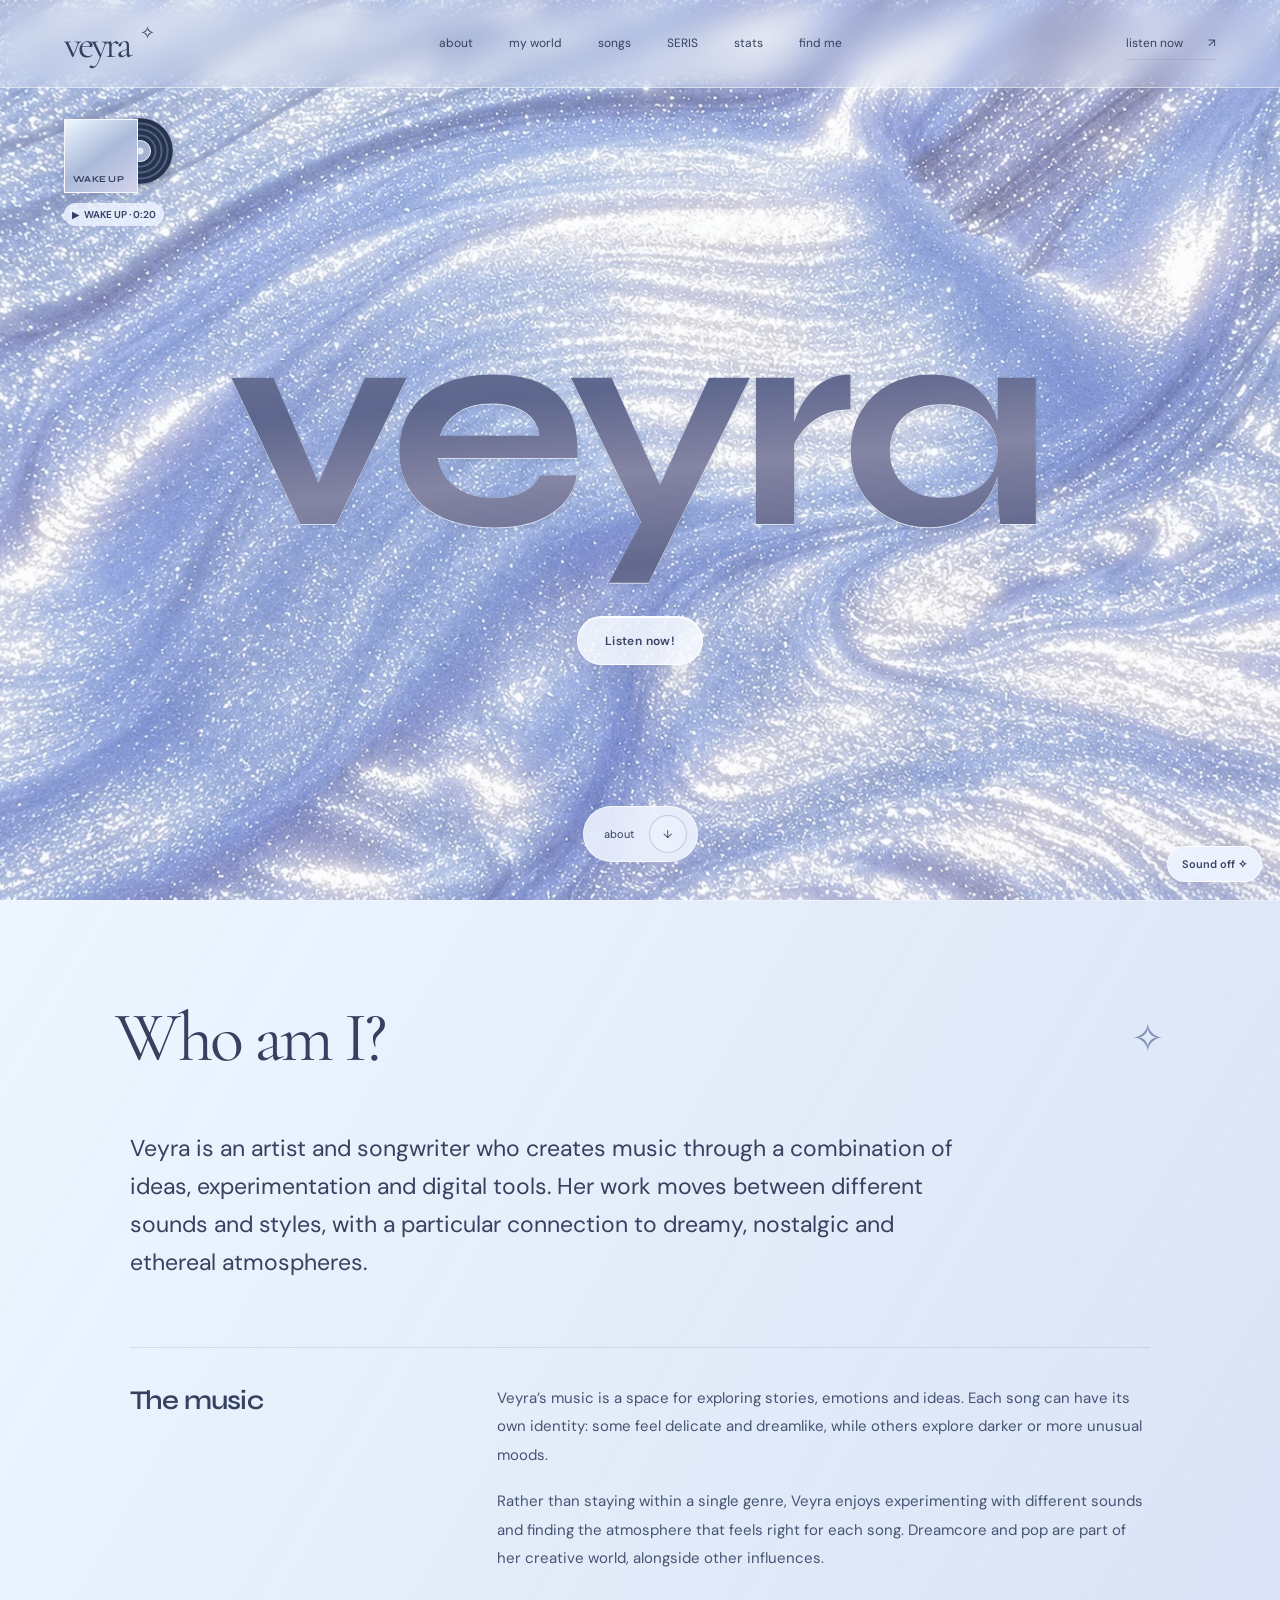
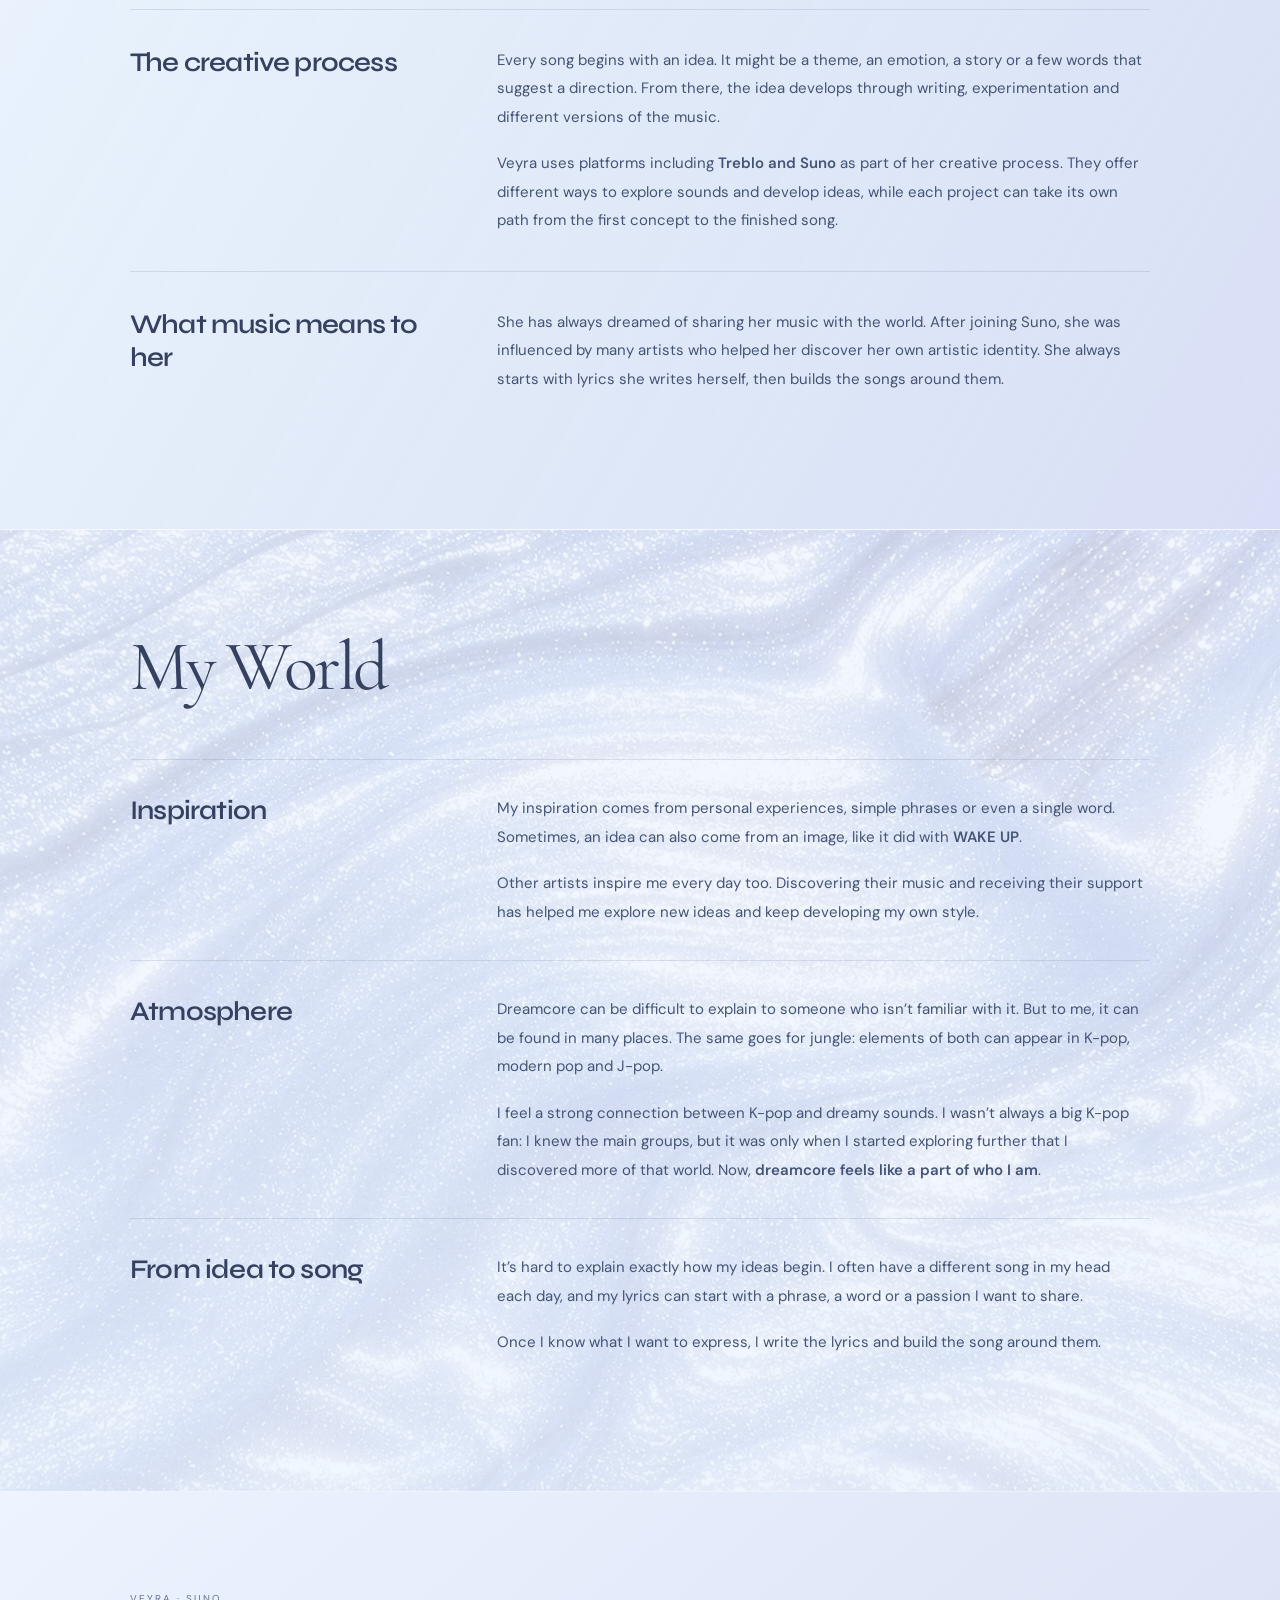
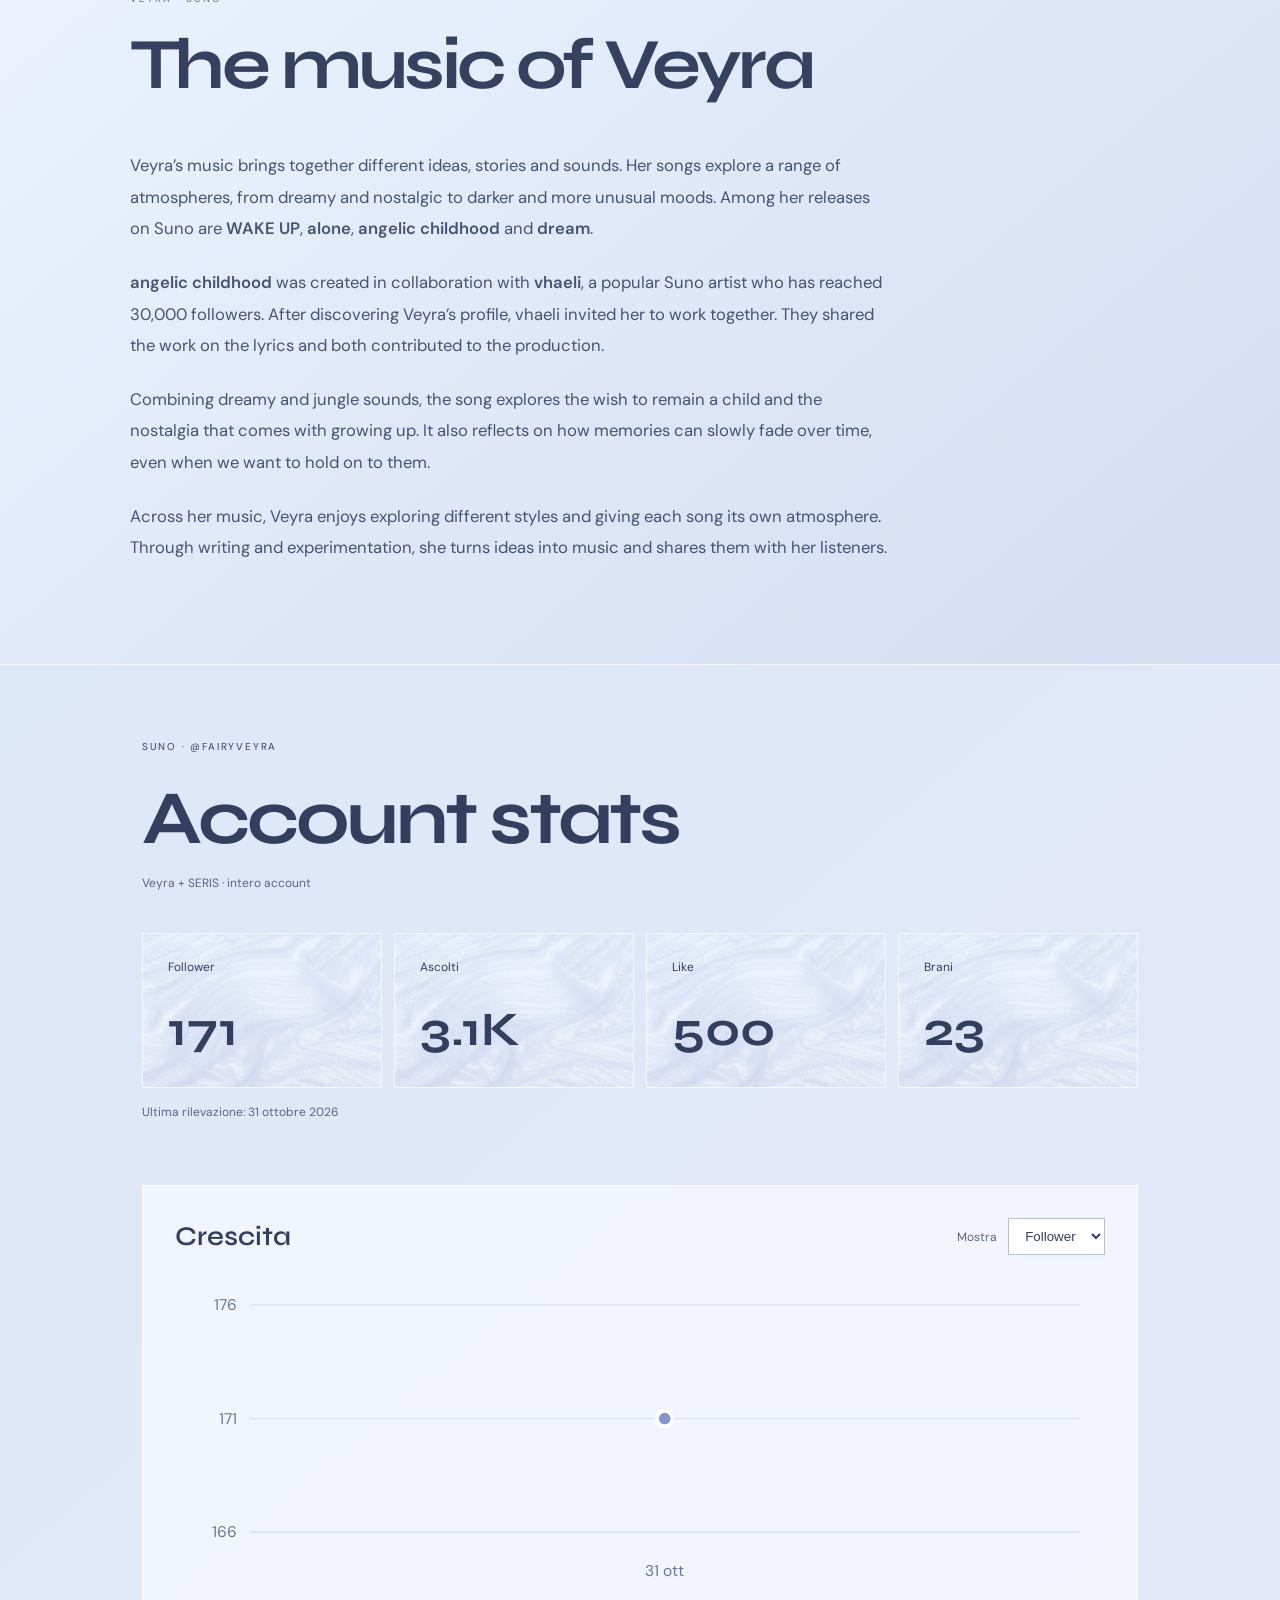
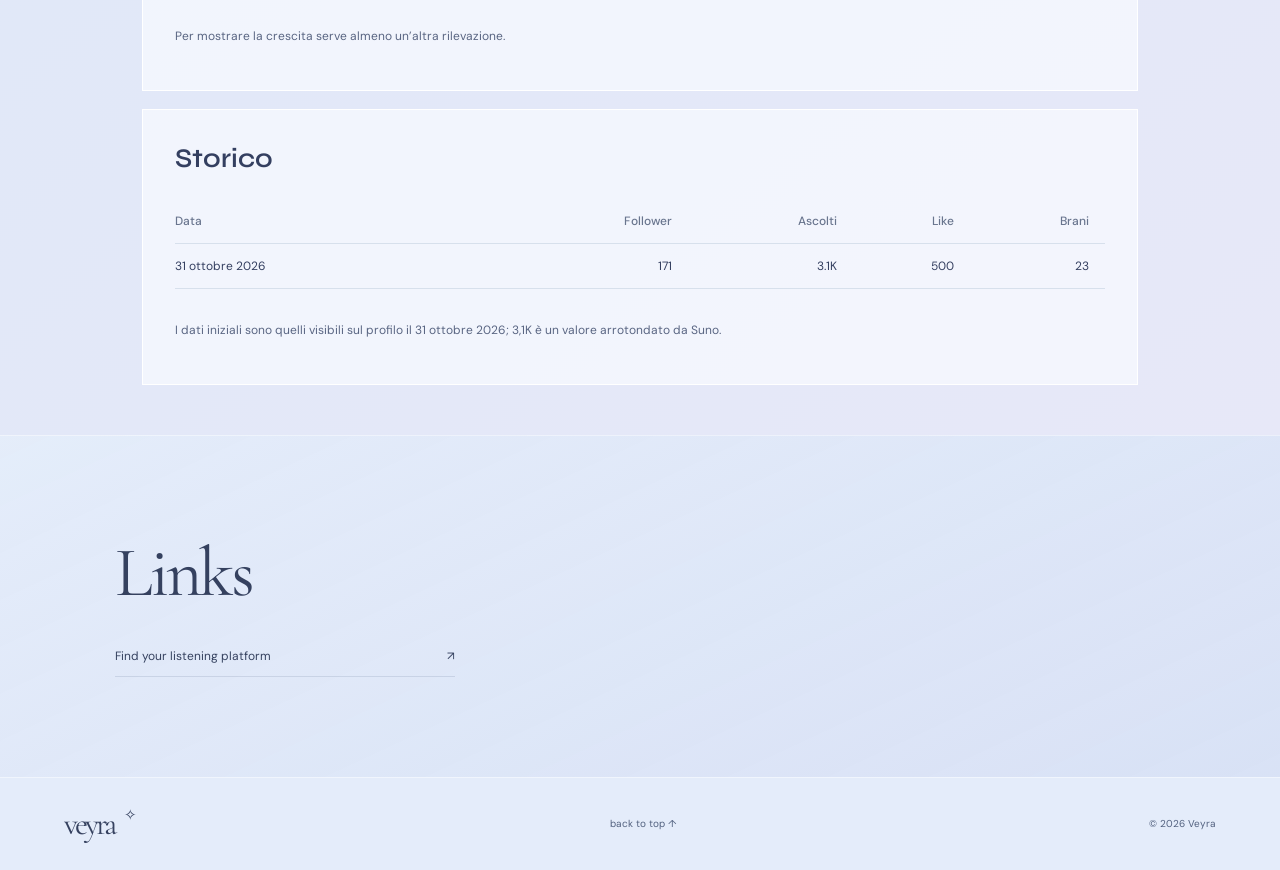
==== commit 36c94cf2: "Refresh embedded read-only statistics" ====
--- a/index.html
+++ b/index.html
@@ -61,7 +61,7 @@
     </section>
 
     <section id="stats" class="stats-section" aria-label="Statistiche Suno">
-      <iframe src="./stats.html?embed=1" title="Statistiche Suno dell’intero account Veyra" loading="lazy"></iframe>
+      <iframe src="./stats.html?embed=1&amp;v=readonly-2" title="Statistiche Suno dell’intero account Veyra" loading="lazy"></iframe>
     </section>
 
     <section class="connect section" id="connect" aria-labelledby="connect-title"><h2 id="connect-title">Links</h2><a class="text-link" href="https://distrokid.com/hyperfollow/veyra8/shattered-trust" target="_blank" rel="noopener noreferrer">Find your listening platform <span aria-hidden="true">↗</span></a></section>
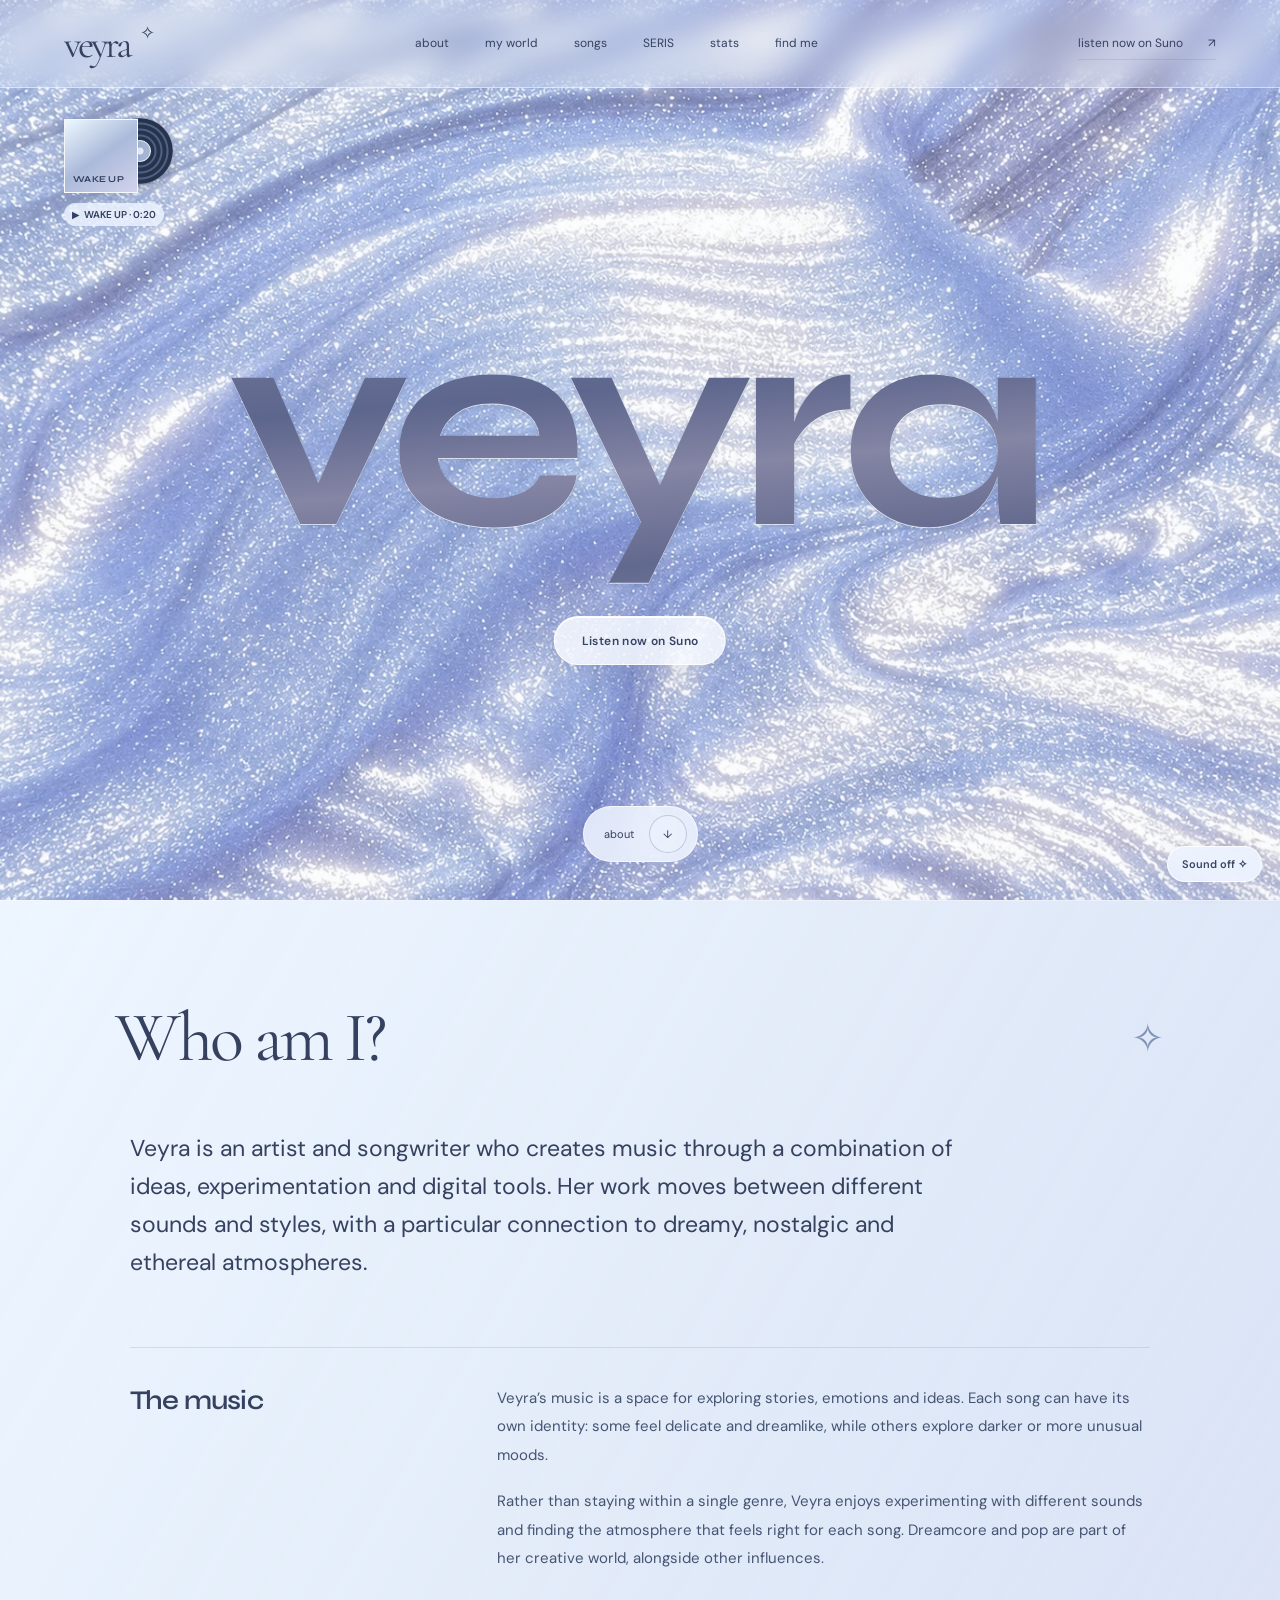
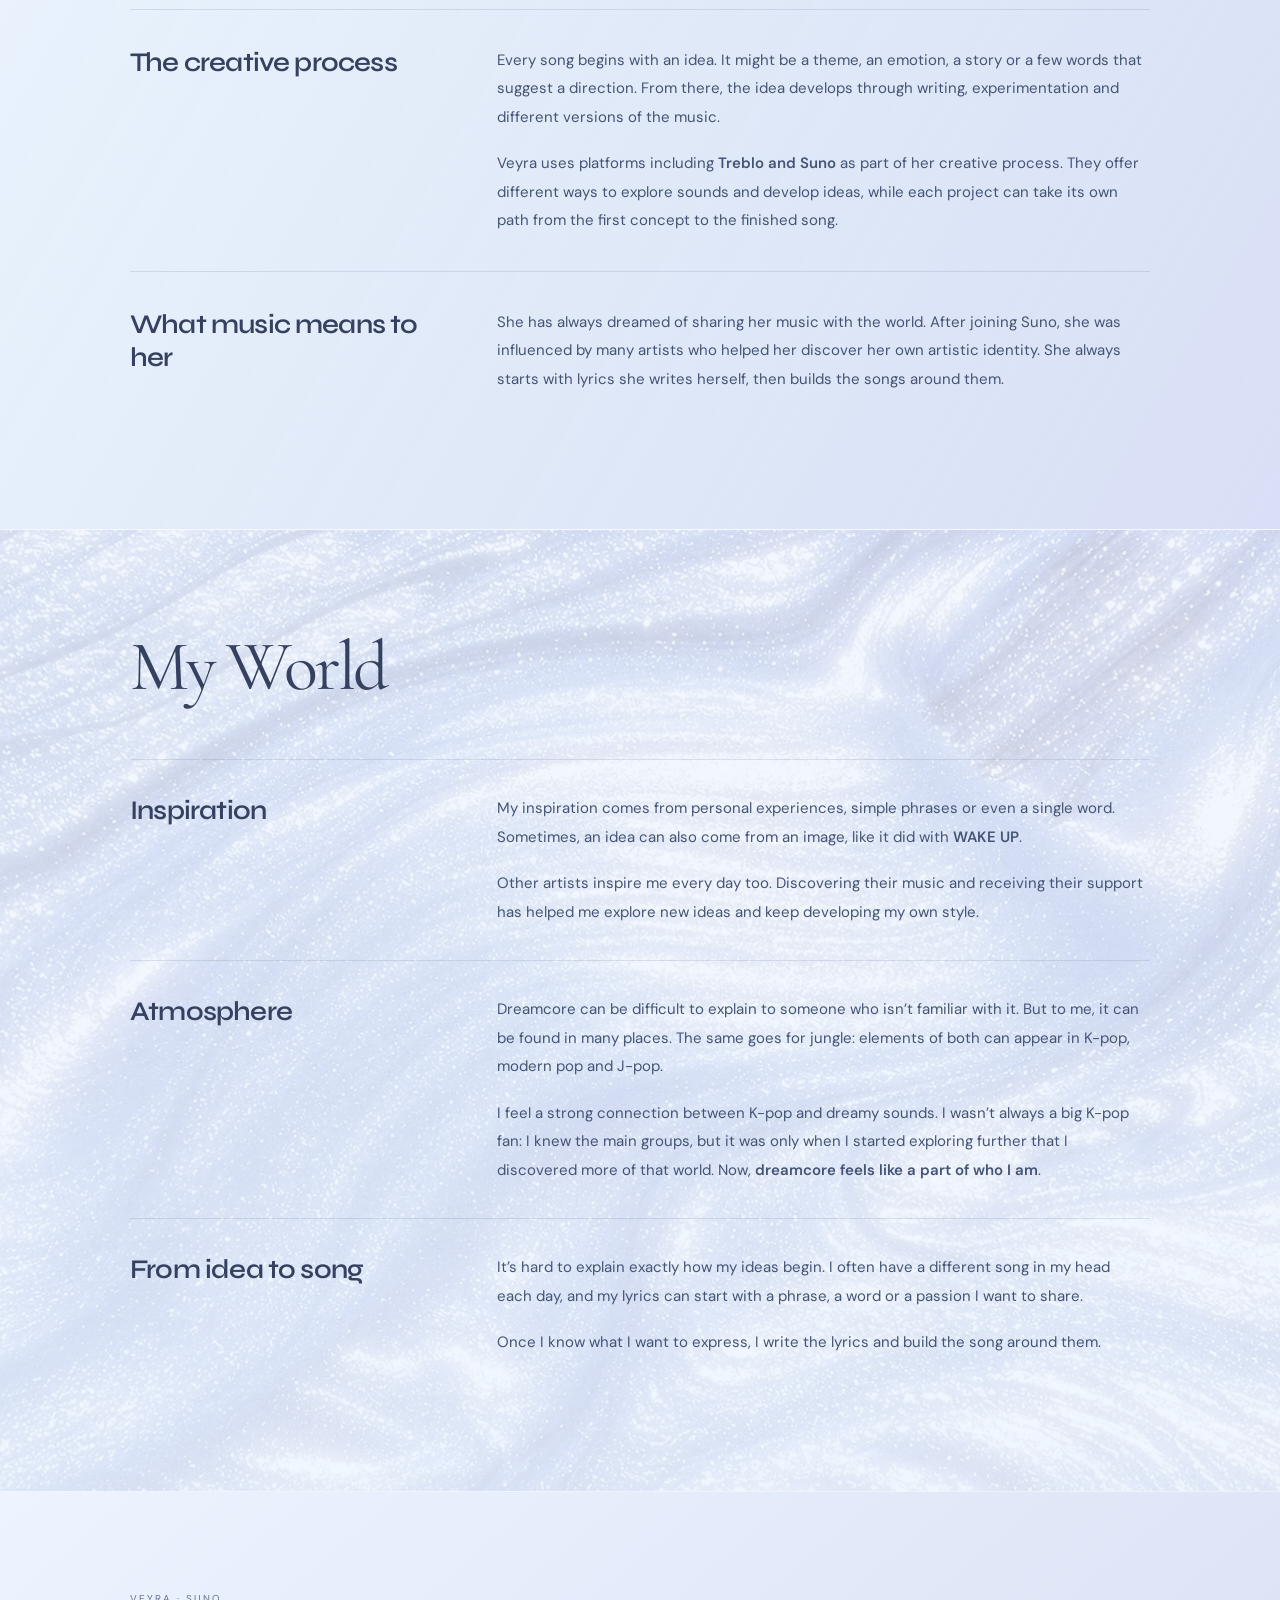
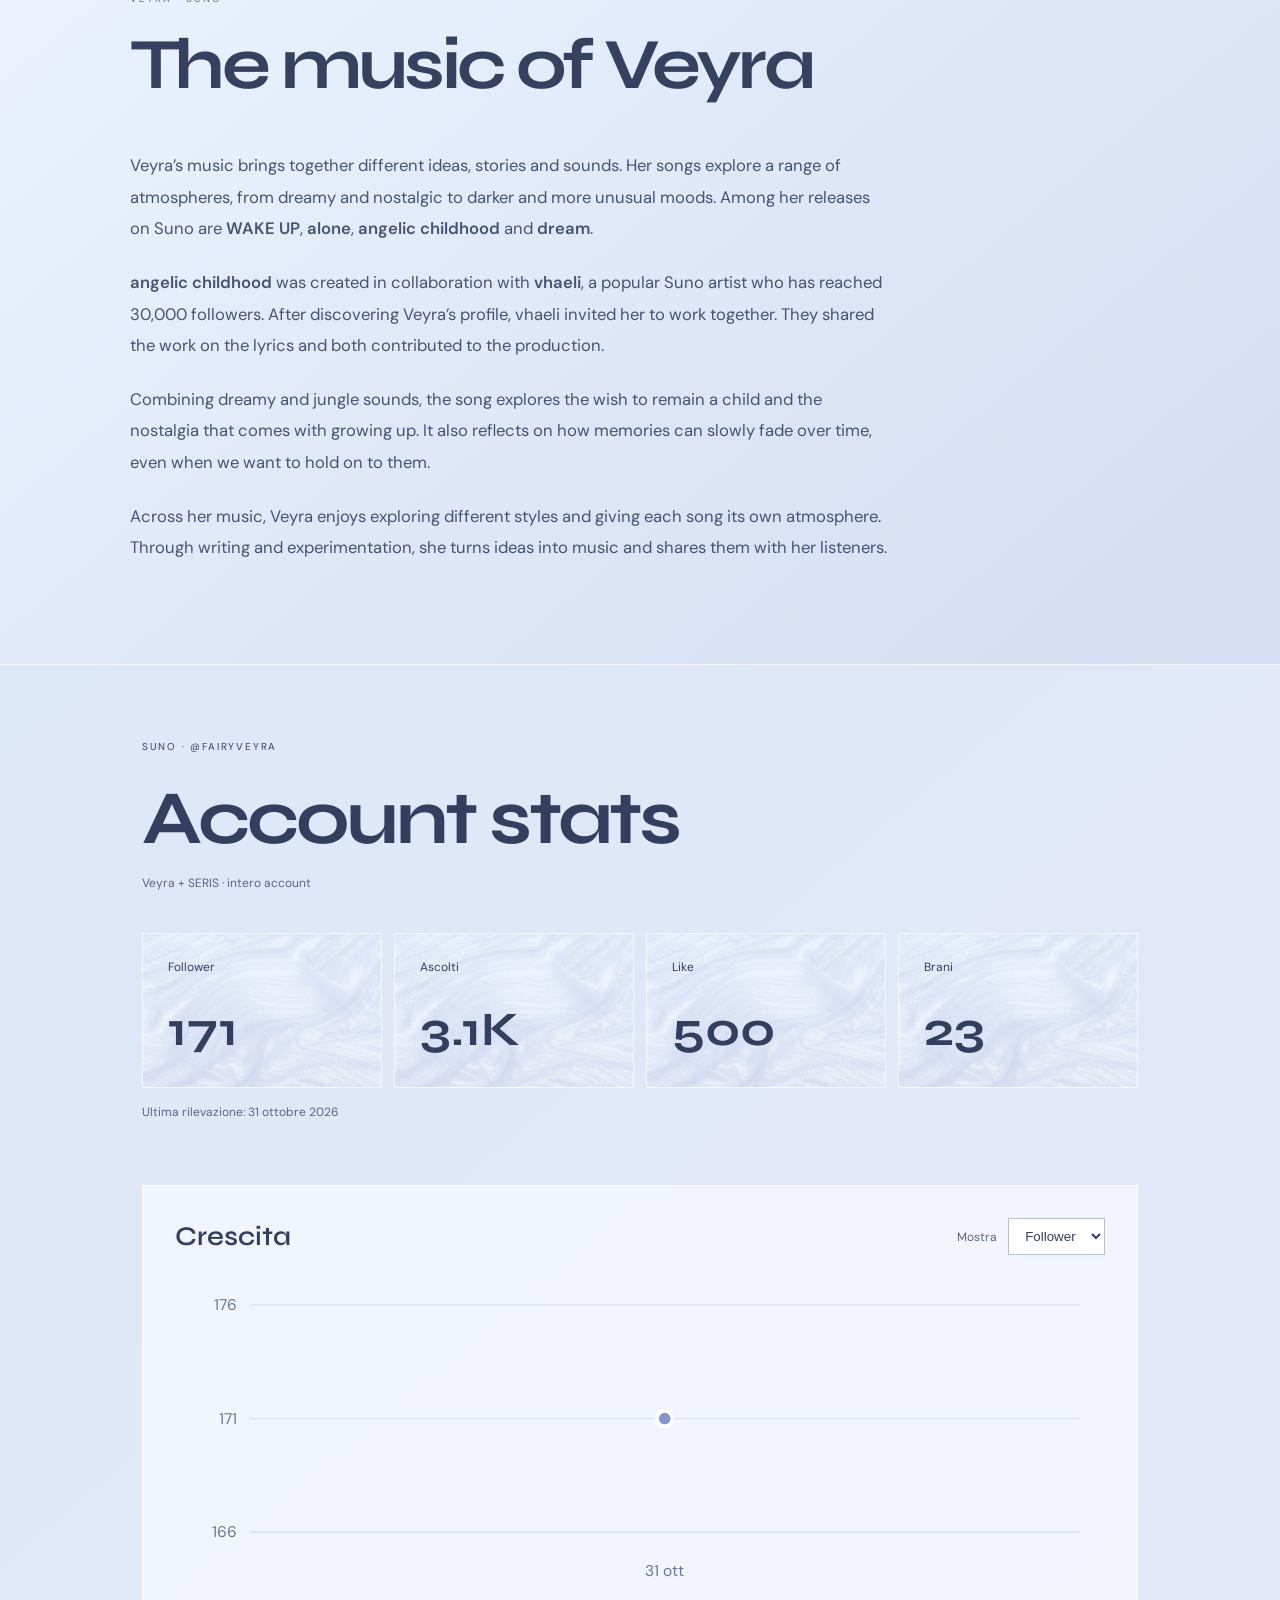
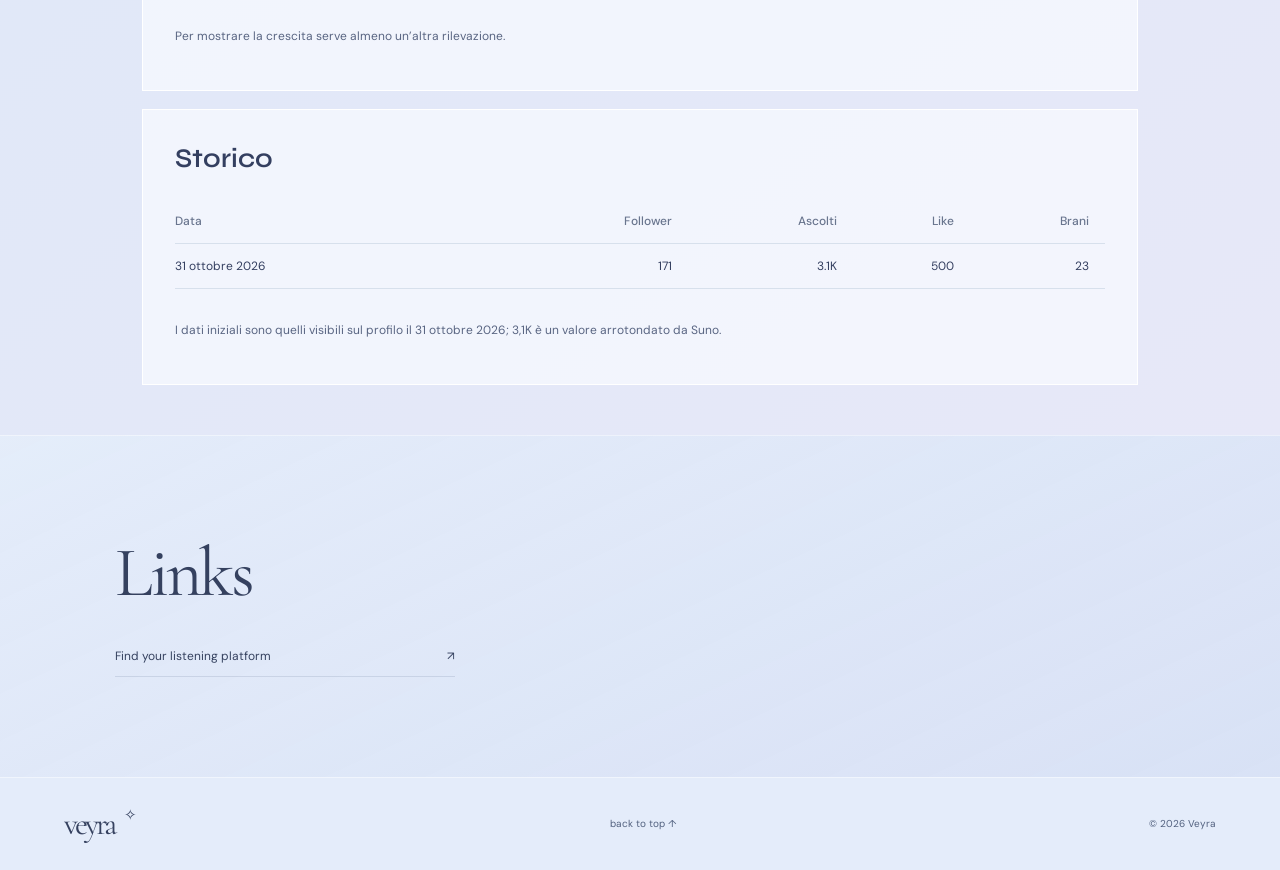
==== commit 229fc4b5: "Update Suno button and animate preview record" ====
--- a/index.html
+++ b/index.html
@@ -6,14 +6,14 @@
   <meta name="theme-color" content="#dcebf1">
   <title>VEYRA</title>
   <link rel="icon" href="./star.svg" type="image/svg+xml">
-  <link rel="stylesheet" href="./style.css?v=record-demo-3">
+  <link rel="stylesheet" href="./style.css?v=record-progress-1">
 </head>
 <body>
   <a class="skip" href="#music">Skip to about</a>
   <header class="header">
     <a class="wordmark" href="#home" aria-label="Veyra home">veyra<span>✧</span></a>
     <nav aria-label="Main navigation"><a href="#music">about</a><a href="#world">my world</a><a href="#songs">songs</a><a href="./seris.html">SERIS</a><a href="#stats">stats</a><a href="#connect">find me</a></nav>
-    <a class="header-listen" href="https://distrokid.com/hyperfollow/veyra8/shattered-trust" target="_blank" rel="noopener noreferrer">listen now <span aria-hidden="true">↗</span></a>
+    <a class="header-listen" href="https://suno.com/@fairyveyra" target="_blank" rel="noopener noreferrer">listen now on Suno <span aria-hidden="true">↗</span></a>
   </header>
   <main>
     <section class="hero" id="home" aria-labelledby="hero-title">
@@ -21,7 +21,7 @@
       <div class="hero-mist" aria-hidden="true"></div>
       <div class="hero-center">
         <h1 id="hero-title">veyra</h1>
-        <a class="listen-sparkle" href="https://suno.com/@fairyveyra" target="_blank" rel="noopener noreferrer"><span class="listen-label">Listen now!</span><span class="listen-spark s1" aria-hidden="true">✦</span><span class="listen-spark s2" aria-hidden="true">✧</span><span class="listen-spark s3" aria-hidden="true">✦</span><span class="listen-spark s4" aria-hidden="true">✧</span><span class="listen-spark s5" aria-hidden="true">✧</span><span class="listen-spark s6" aria-hidden="true">✦</span><span class="listen-spark s7" aria-hidden="true">✧</span><span class="listen-spark s8" aria-hidden="true">✦</span><span class="listen-spark s9" aria-hidden="true">✧</span><span class="listen-spark s10" aria-hidden="true">✦</span><span class="listen-spark s11" aria-hidden="true">✧</span><span class="listen-spark s12" aria-hidden="true">✦</span></a>
+        <a class="listen-sparkle" href="https://suno.com/@fairyveyra" target="_blank" rel="noopener noreferrer"><span class="listen-label">Listen now on Suno</span><span class="listen-spark s1" aria-hidden="true">✦</span><span class="listen-spark s2" aria-hidden="true">✧</span><span class="listen-spark s3" aria-hidden="true">✦</span><span class="listen-spark s4" aria-hidden="true">✧</span><span class="listen-spark s5" aria-hidden="true">✧</span><span class="listen-spark s6" aria-hidden="true">✦</span><span class="listen-spark s7" aria-hidden="true">✧</span><span class="listen-spark s8" aria-hidden="true">✦</span><span class="listen-spark s9" aria-hidden="true">✧</span><span class="listen-spark s10" aria-hidden="true">✦</span><span class="listen-spark s11" aria-hidden="true">✧</span><span class="listen-spark s12" aria-hidden="true">✦</span></a>
       </div>
       <div class="hero-bottom"><a class="round-link" href="#music"><span>about</span><span class="circle" aria-hidden="true">↓</span></a></div>
     </section>
@@ -64,9 +64,9 @@
       <iframe src="./stats.html?embed=1&amp;v=readonly-2" title="Statistiche Suno dell’intero account Veyra" loading="lazy"></iframe>
     </section>
 
-    <section class="connect section" id="connect" aria-labelledby="connect-title"><h2 id="connect-title">Links</h2><a class="text-link" href="https://distrokid.com/hyperfollow/veyra8/shattered-trust" target="_blank" rel="noopener noreferrer">Find your listening platform <span aria-hidden="true">↗</span></a></section>
+    <section class="connect section" id="connect" aria-labelledby="connect-title"><h2 id="connect-title">Links</h2><a class="text-link" href="https://suno.com/@fairyveyra" target="_blank" rel="noopener noreferrer">Find your listening platform <span aria-hidden="true">↗</span></a></section>
   </main>
   <footer><a class="wordmark" href="#home">veyra<span>✧</span></a><a href="#home">back to top ↑</a><span>© <span id="year">2026</span> Veyra</span></footer>
   <script src="./script.js?v=satin-seris-1"></script>
-<script src="./sound.js?v=1" defer></script><script src="./previews.js?v=3" defer></script></body>
+<script src="./sound.js?v=1" defer></script><script src="./previews.js?v=4" defer></script></body>
 </html>
--- a/style.css
+++ b/style.css
@@ -118,3 +118,7 @@
 .record-disc{width:66px;height:66px;top:8px;left:43px}.record-disc>span{inset:22px}
 
 .stats-section iframe{height:1370px}@media(max-width:700px){.stats-section iframe{height:1550px}}
+
+/* The record follows the actual preview position and returns to its sleeve. */
+.record-disc{left:calc(43px - 39px * var(--record-progress,0));top:calc(8px + 5px * var(--record-progress,0))}
+.record-widget:has(.record-button[aria-pressed="true"]) .record-button:hover .record-disc{transform:none}
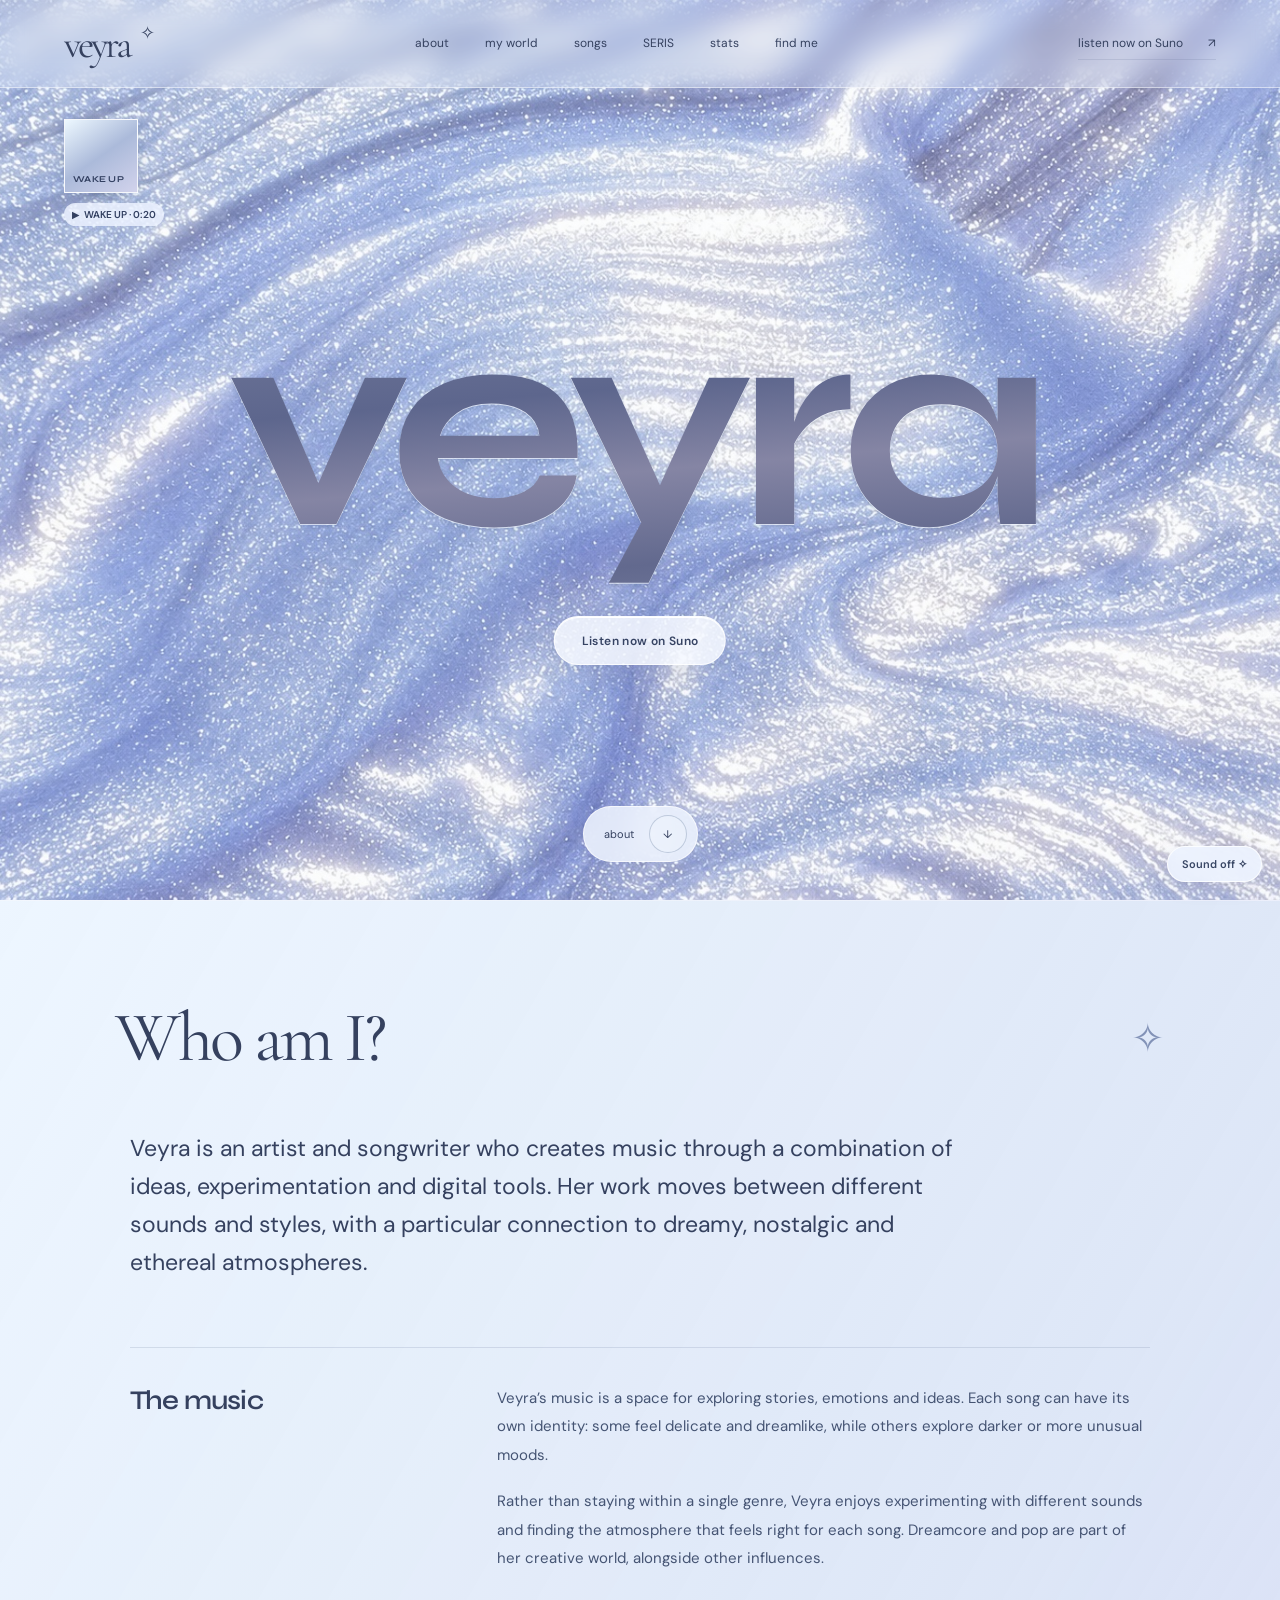
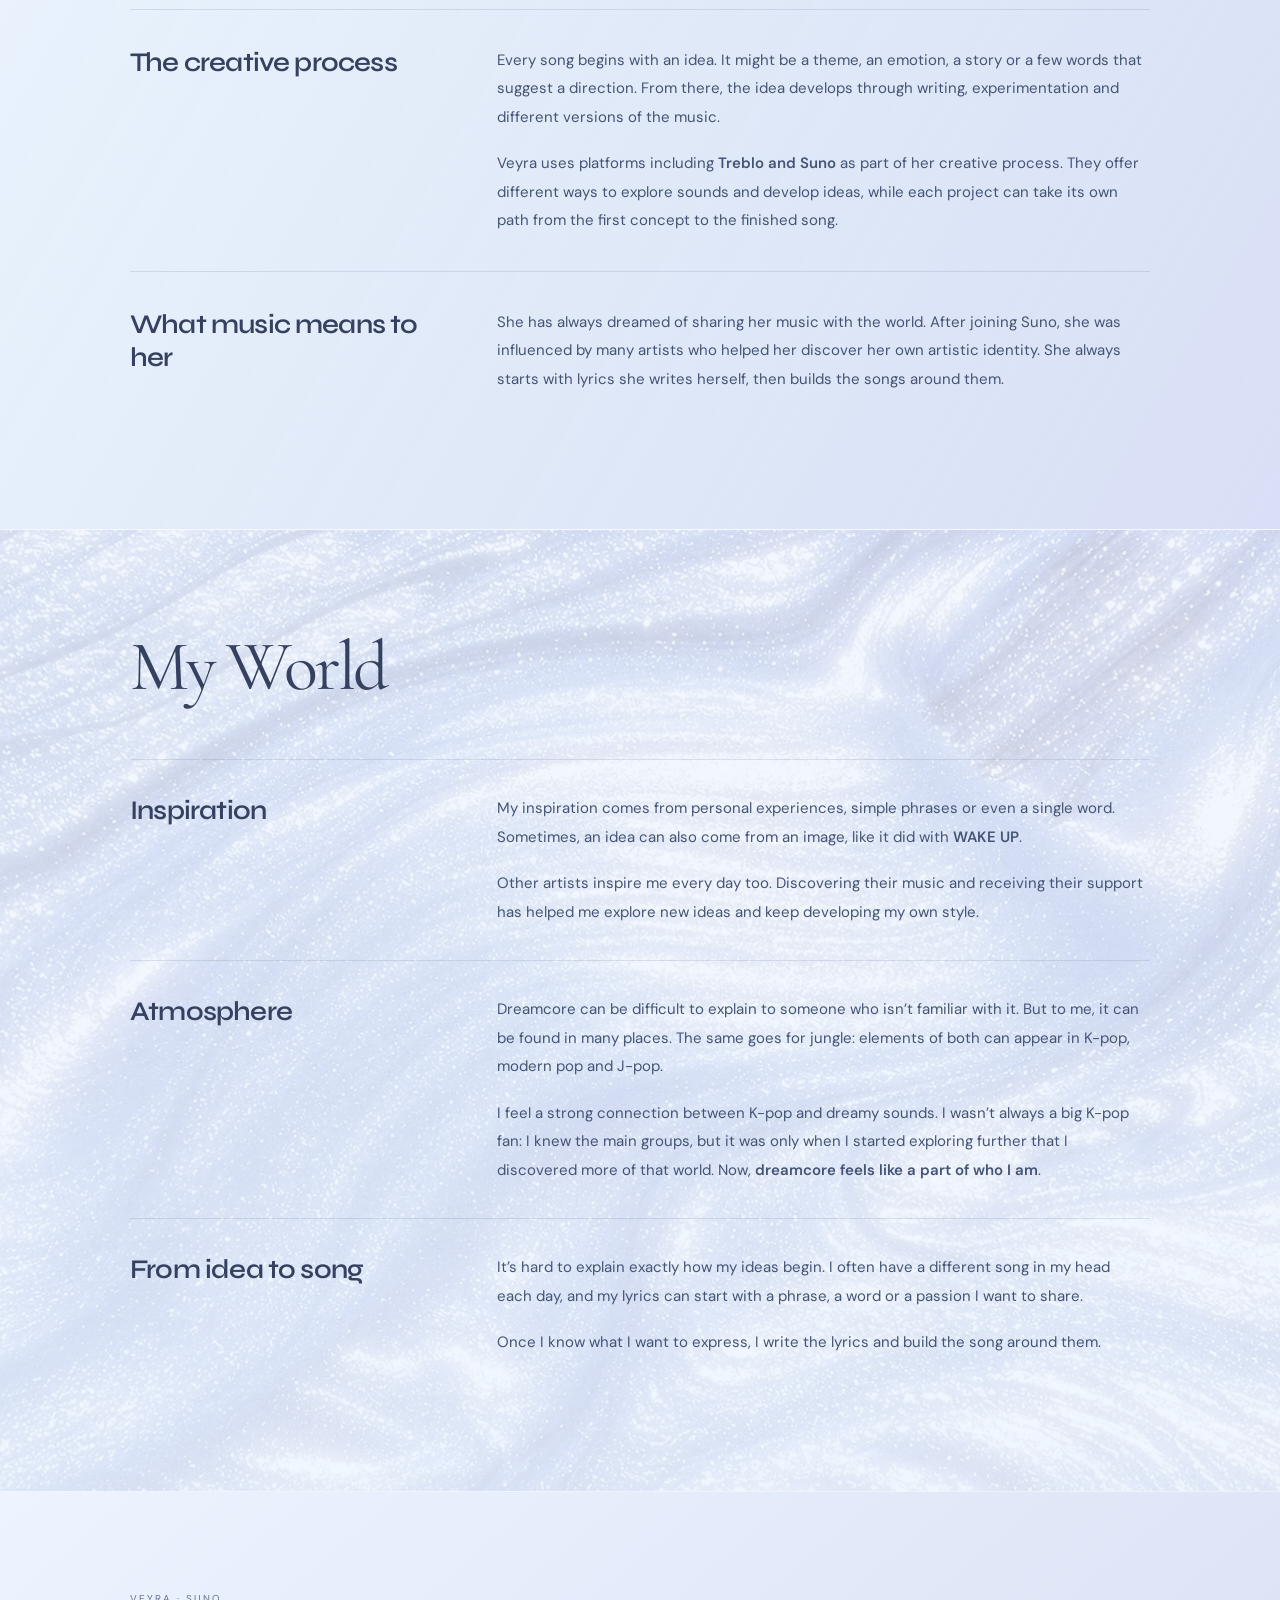
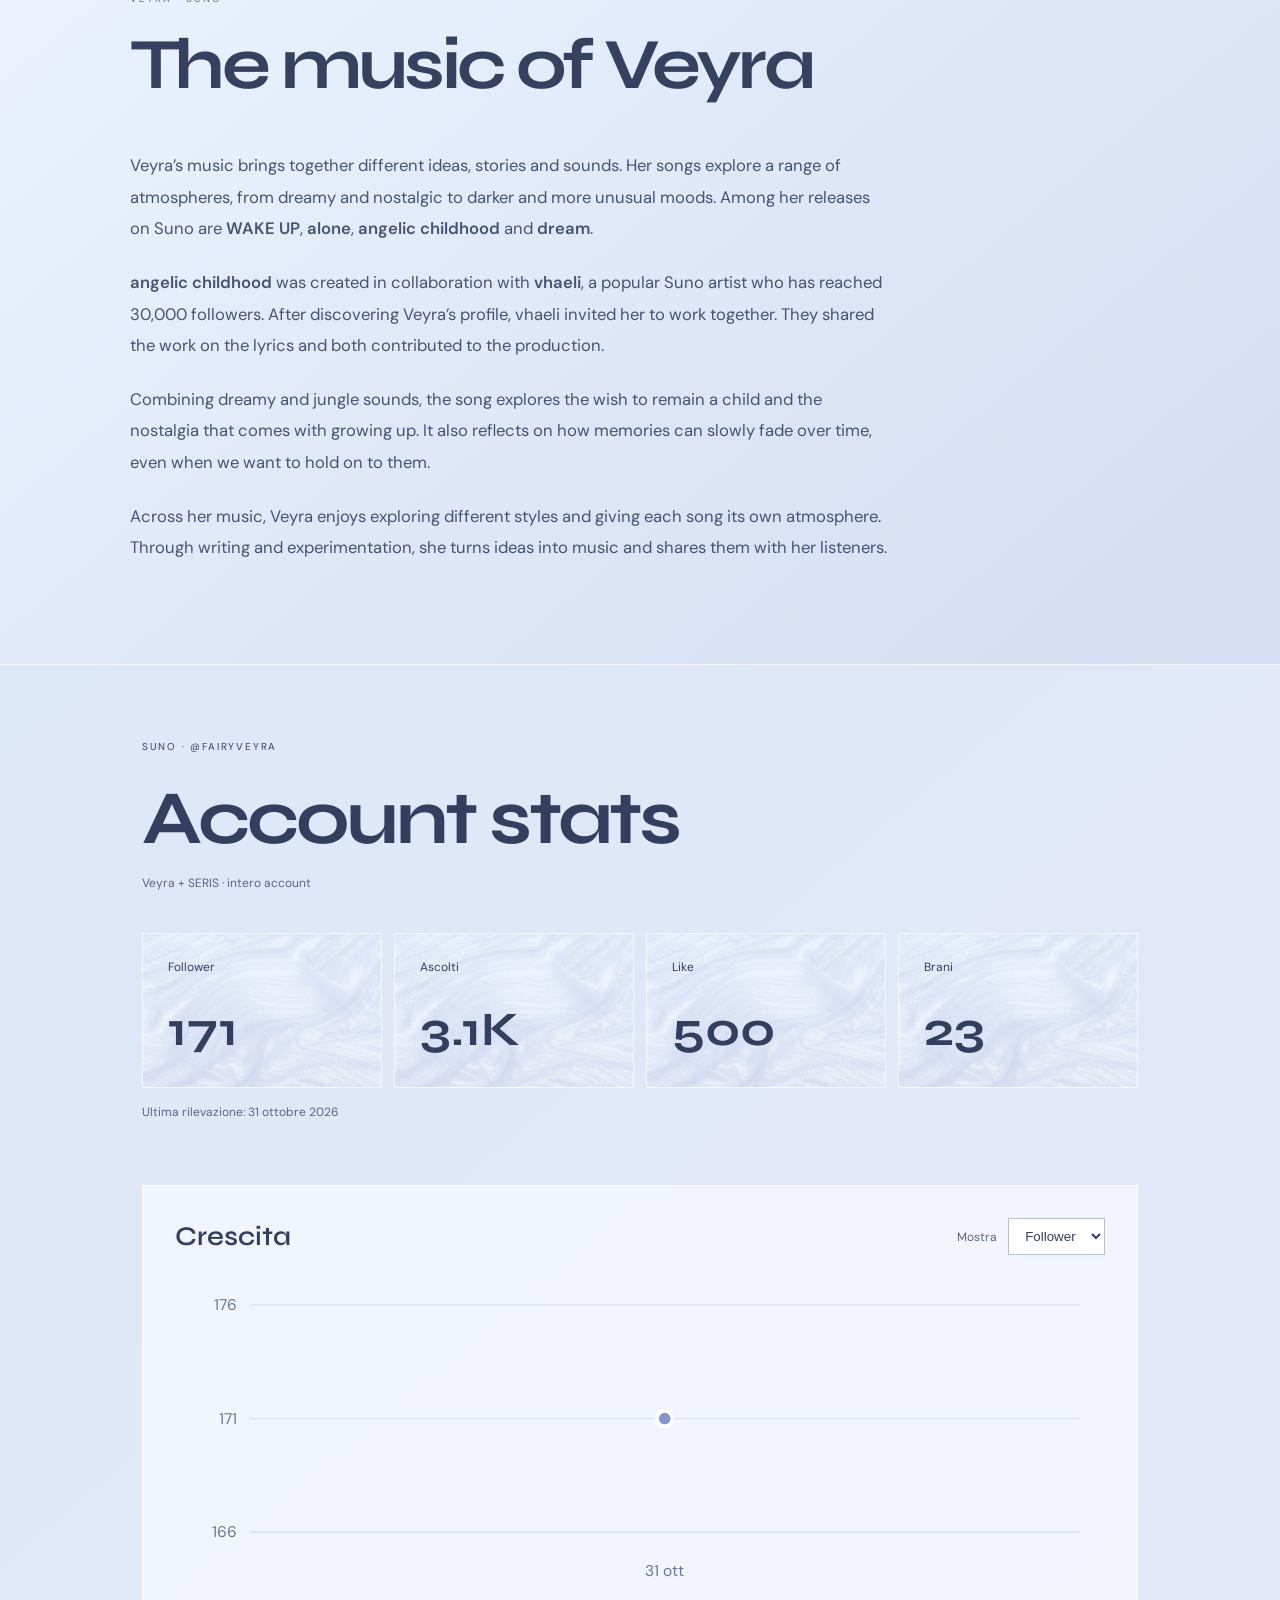
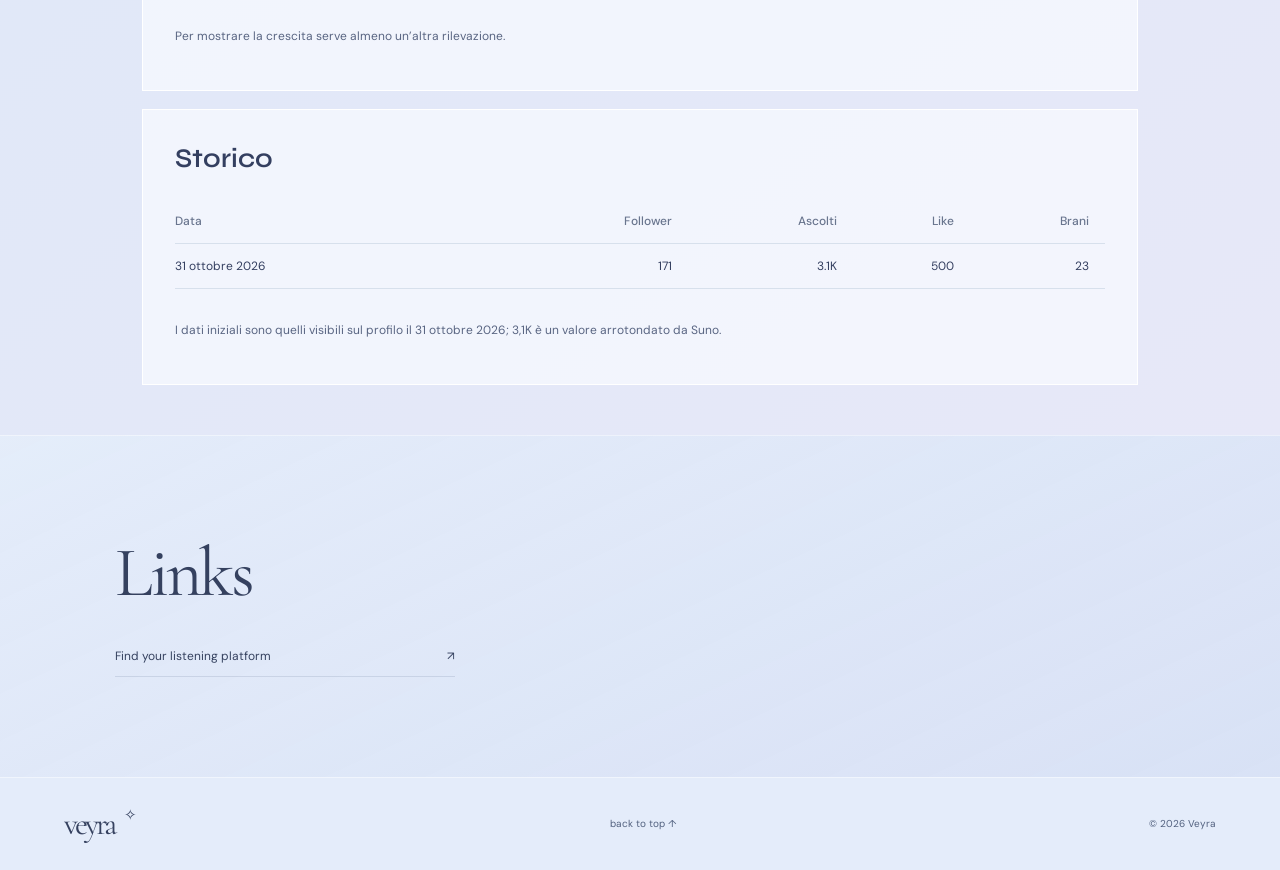
==== commit bcfdc7c6: "Make preview records roll smoothly into covers" ====
--- a/index.html
+++ b/index.html
@@ -6,7 +6,7 @@
   <meta name="theme-color" content="#dcebf1">
   <title>VEYRA</title>
   <link rel="icon" href="./star.svg" type="image/svg+xml">
-  <link rel="stylesheet" href="./style.css?v=record-progress-1">
+  <link rel="stylesheet" href="./style.css?v=record-roll-2">
 </head>
 <body>
   <a class="skip" href="#music">Skip to about</a>
@@ -68,5 +68,5 @@
   </main>
   <footer><a class="wordmark" href="#home">veyra<span>✧</span></a><a href="#home">back to top ↑</a><span>© <span id="year">2026</span> Veyra</span></footer>
   <script src="./script.js?v=satin-seris-1"></script>
-<script src="./sound.js?v=1" defer></script><script src="./previews.js?v=4" defer></script></body>
+<script src="./sound.js?v=1" defer></script><script src="./previews.js?v=5" defer></script></body>
 </html>
--- a/style.css
+++ b/style.css
@@ -120,5 +120,7 @@
 .stats-section iframe{height:1370px}@media(max-width:700px){.stats-section iframe{height:1550px}}
 
 /* The record follows the actual preview position and returns to its sleeve. */
-.record-disc{left:calc(43px - 39px * var(--record-progress,0));top:calc(8px + 5px * var(--record-progress,0))}
-.record-widget:has(.record-button[aria-pressed="true"]) .record-button:hover .record-disc{transform:none}
+.record-disc{left:64px;top:13px;transition:none}
+.record-disc::after{content:"";position:absolute;inset:4px;border-radius:50%;background:conic-gradient(from 20deg,transparent 0deg,#eaf4ff66 20deg,transparent 36deg,transparent 165deg,#d6e7ff55 185deg,transparent 200deg);pointer-events:none}
+.record-button:hover .record-disc{transform:none}
+.is-playing .record-disc{animation:none}
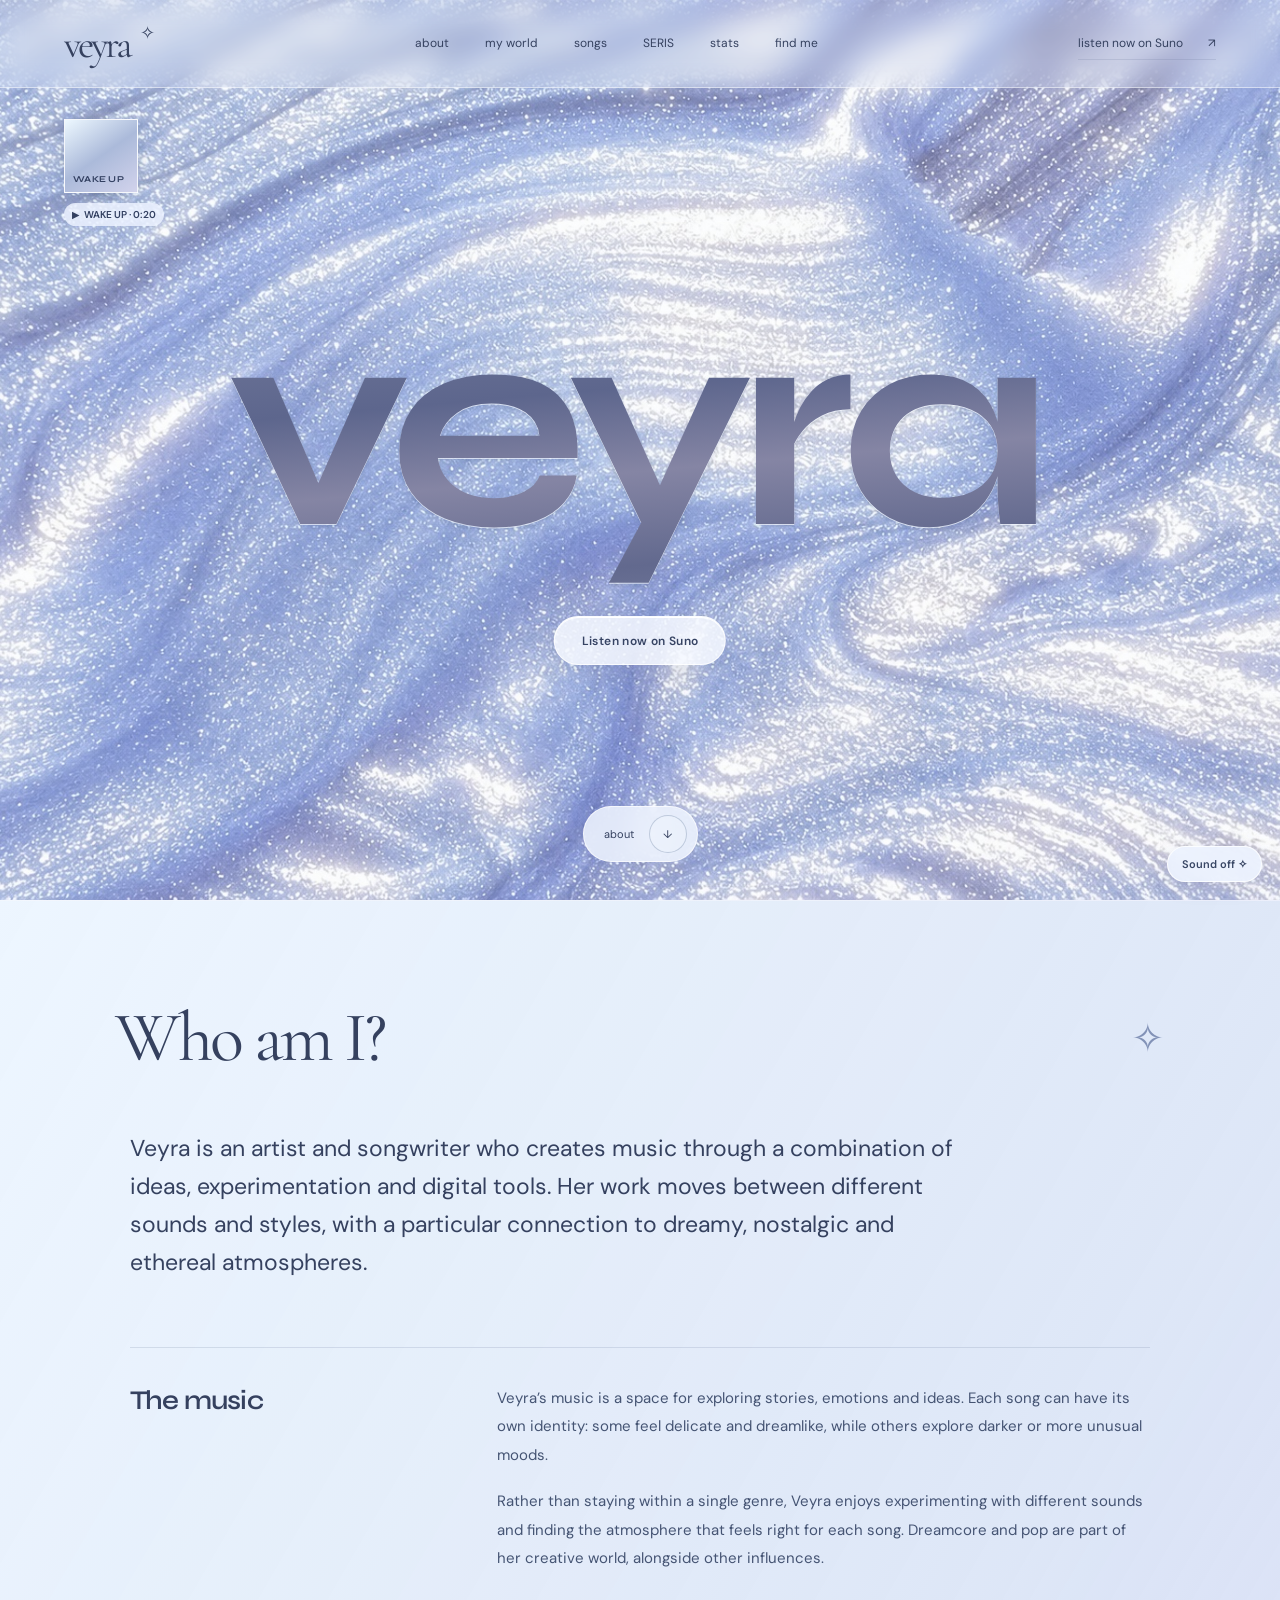
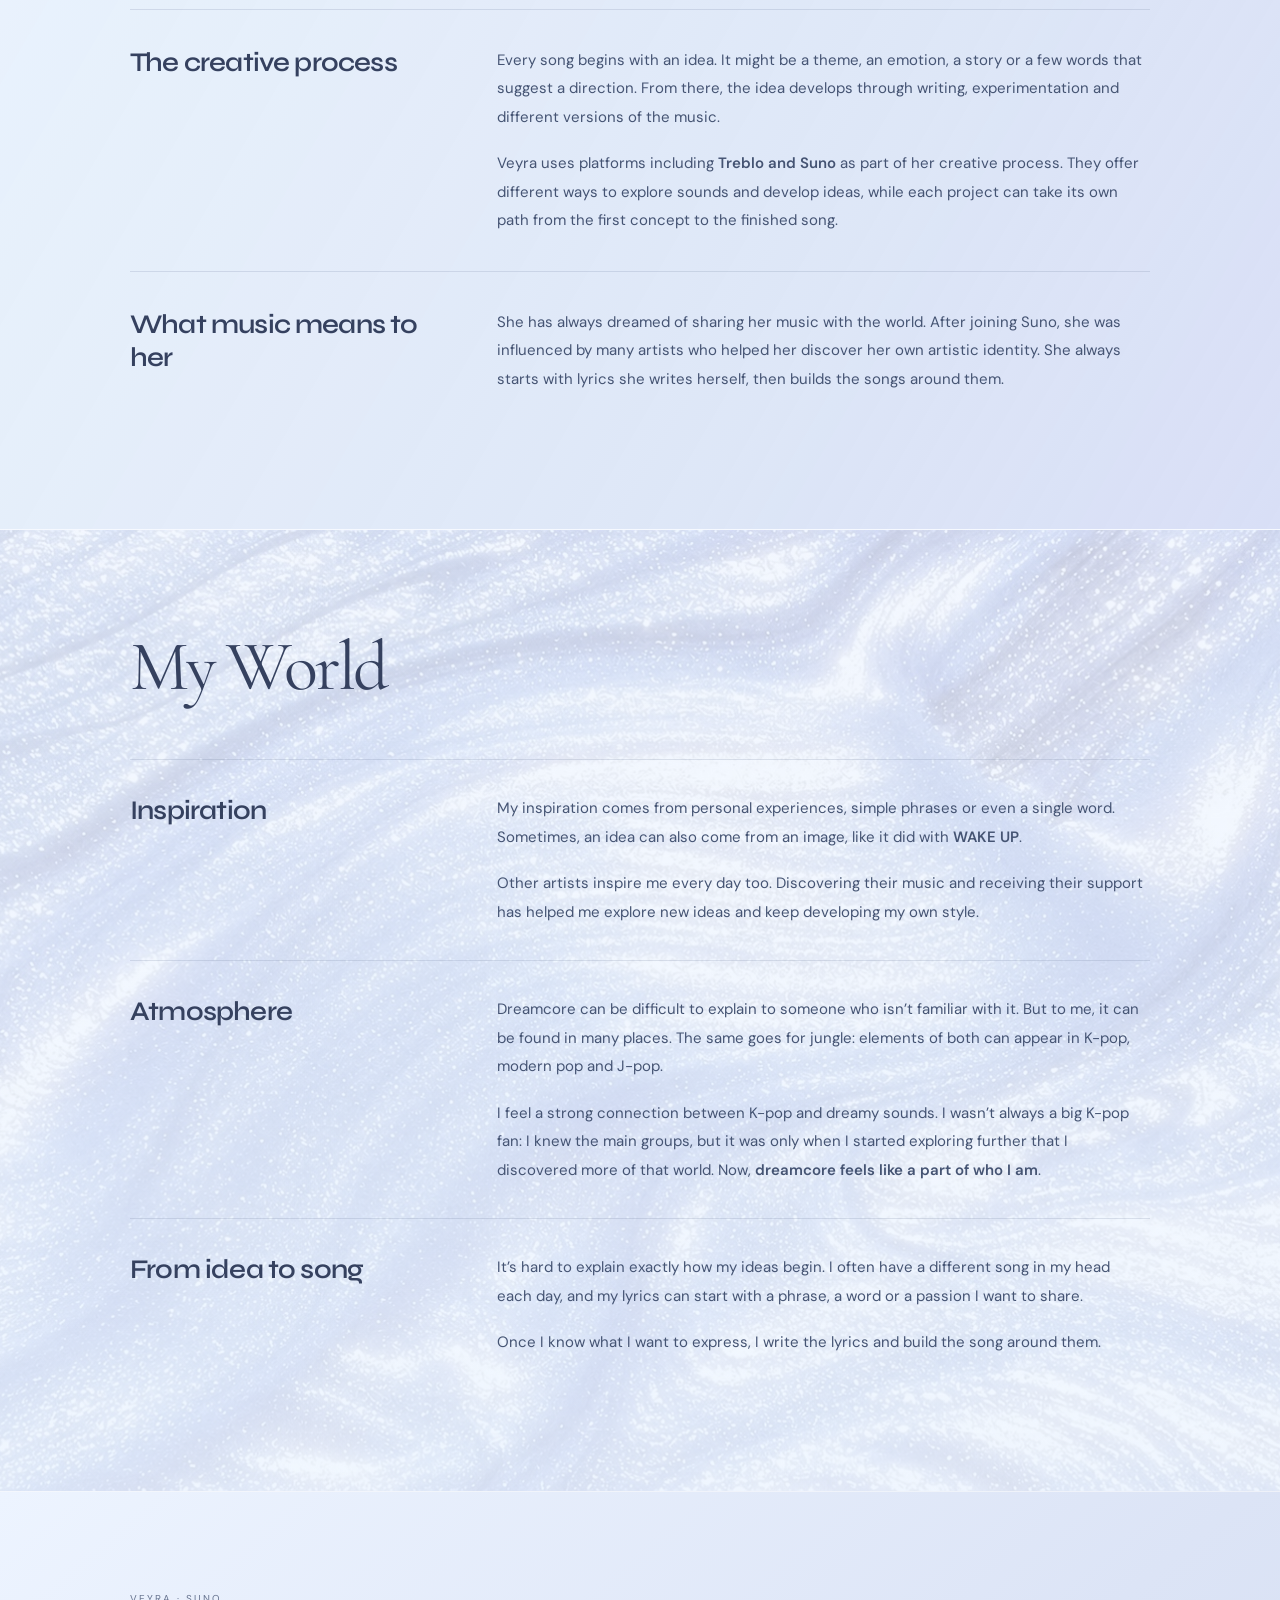
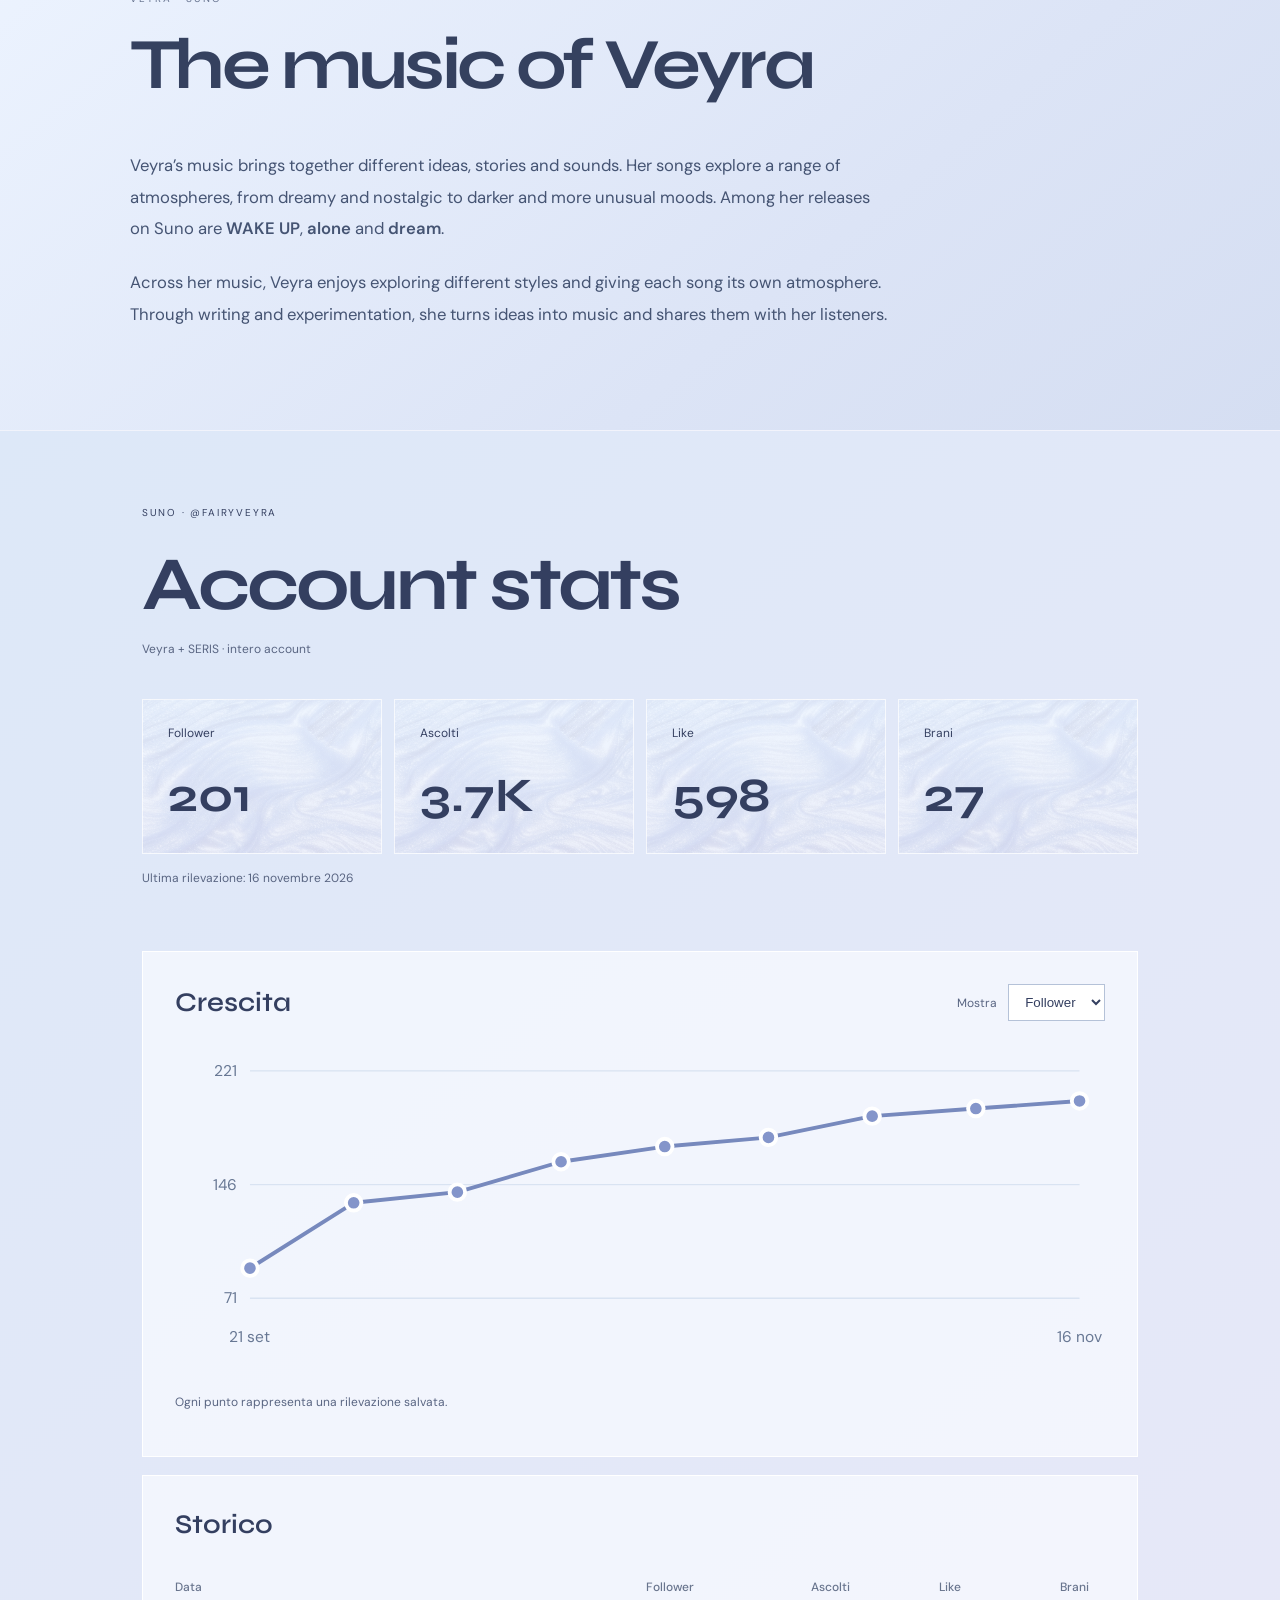
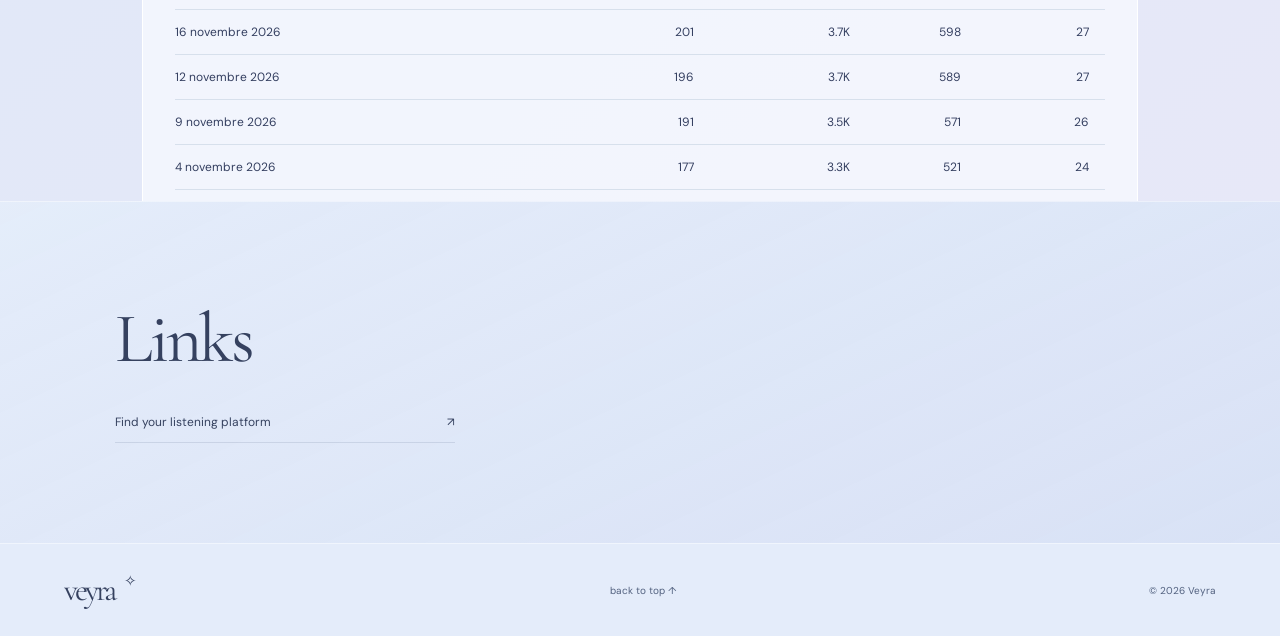
==== commit c5b7f4b3: "Remove angelic childhood collaboration section from Veyra site" ====
--- a/index.html
+++ b/index.html
@@ -52,9 +52,7 @@
         <p class="songs-label">VEYRA · SUNO</p>
         <h2 id="songs-title">The music of Veyra</h2>
         <div class="songs-copy">
-          <p>Veyra’s music brings together different ideas, stories and sounds. Her songs explore a range of atmospheres, from dreamy and nostalgic to darker and more unusual moods. Among her releases on Suno are <strong>WAKE UP</strong>, <strong>alone</strong>, <strong>angelic childhood</strong> and <strong>dream</strong>.</p>
-          <p><strong>angelic childhood</strong> was created in collaboration with <strong>vhaeli</strong>, a popular Suno artist who has reached 30,000 followers. After discovering Veyra’s profile, vhaeli invited her to work together. They shared the work on the lyrics and both contributed to the production.</p>
-          <p>Combining dreamy and jungle sounds, the song explores the wish to remain a child and the nostalgia that comes with growing up. It also reflects on how memories can slowly fade over time, even when we want to hold on to them.</p>
+          <p>Veyra’s music brings together different ideas, stories and sounds. Her songs explore a range of atmospheres, from dreamy and nostalgic to darker and more unusual moods. Among her releases on Suno are <strong>WAKE UP</strong>, <strong>alone</strong> and <strong>dream</strong>.</p>
           <p>Across her music, Veyra enjoys exploring different styles and giving each song its own atmosphere. Through writing and experimentation, she turns ideas into music and shares them with her listeners.</p>
         </div>
       </div>
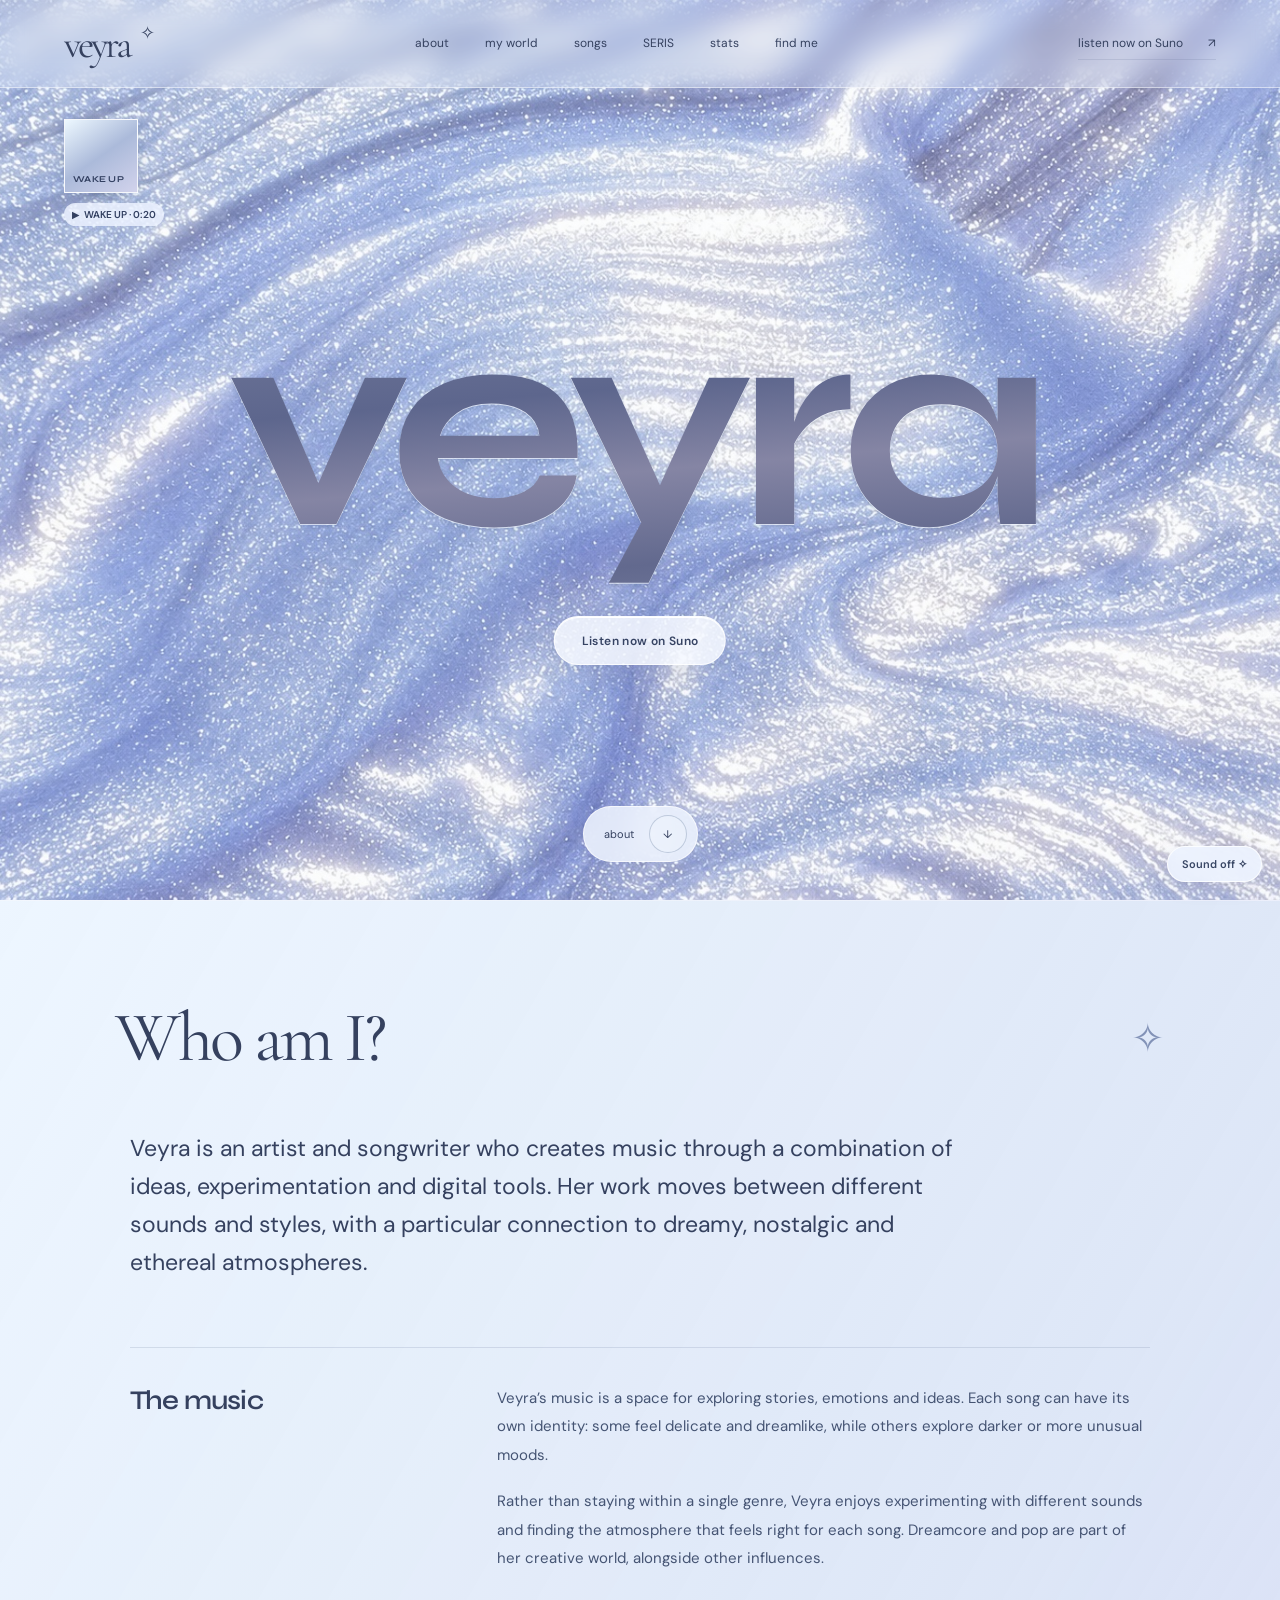
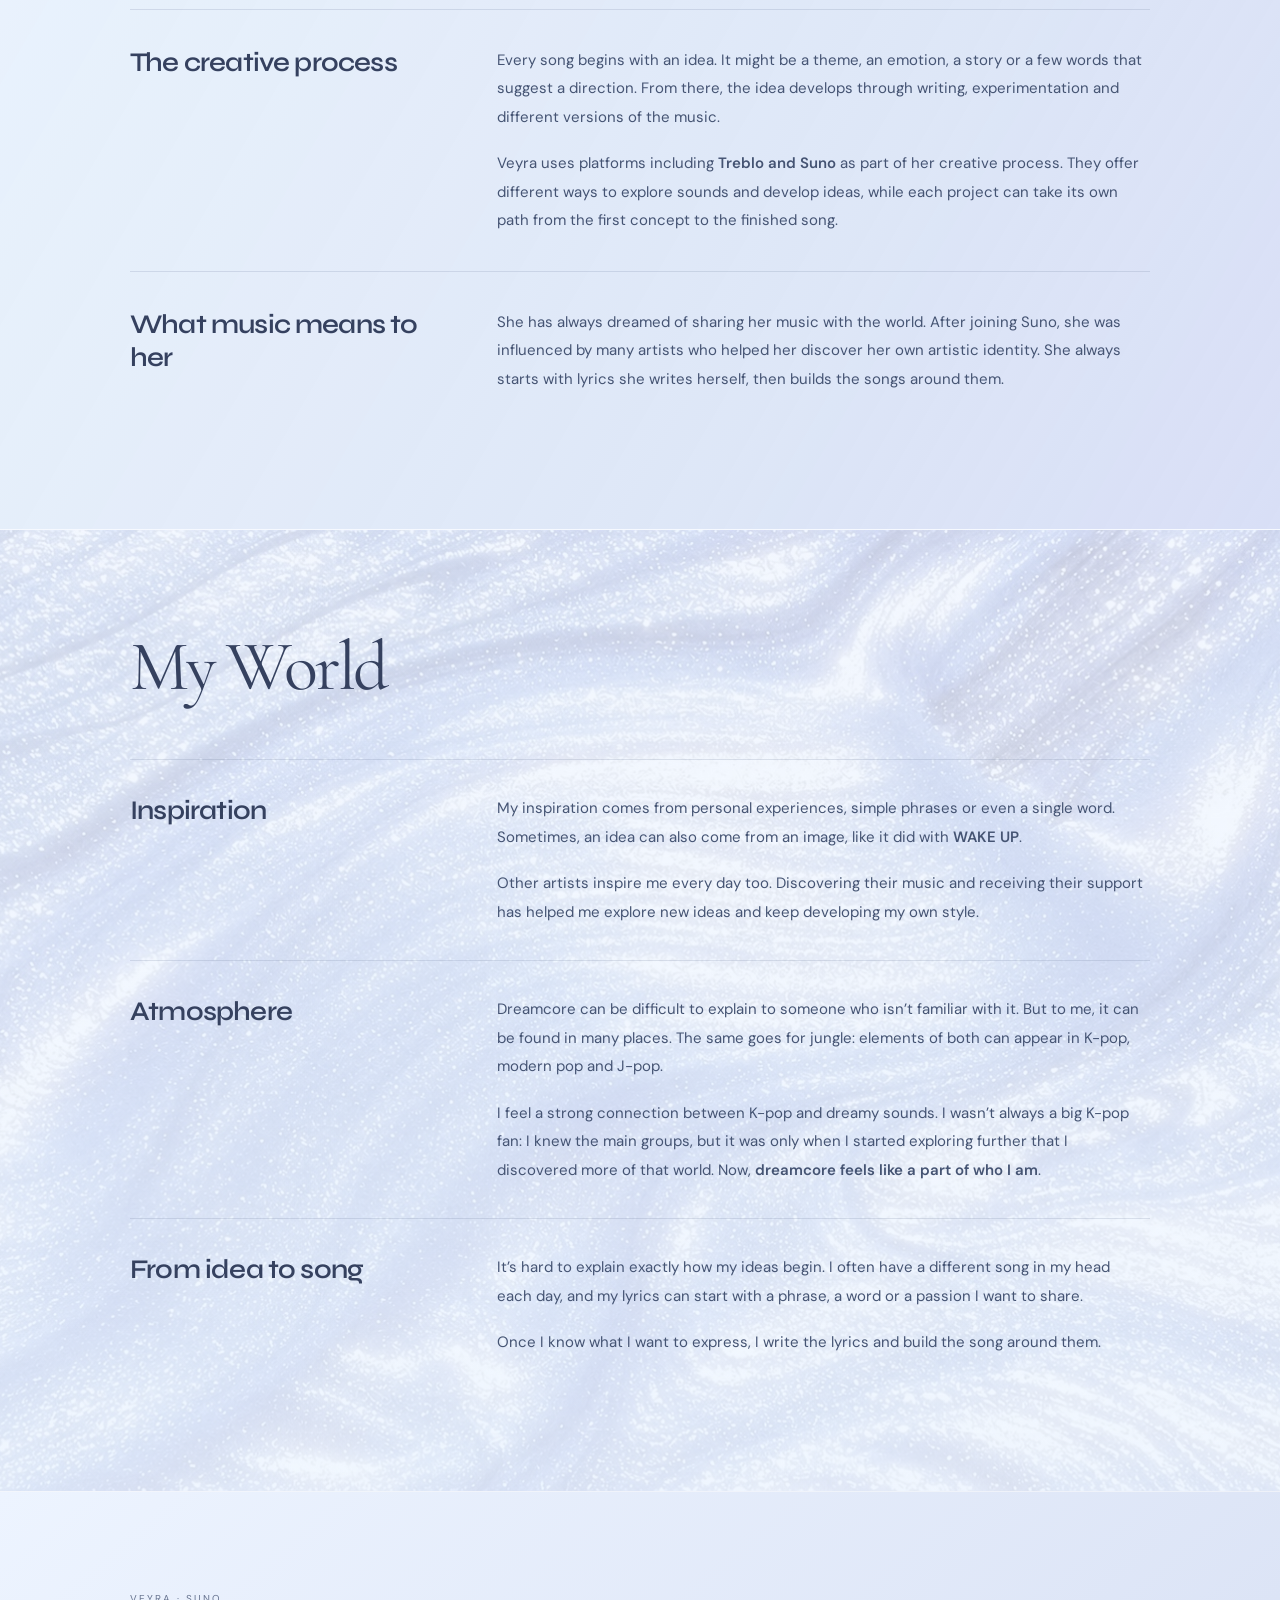
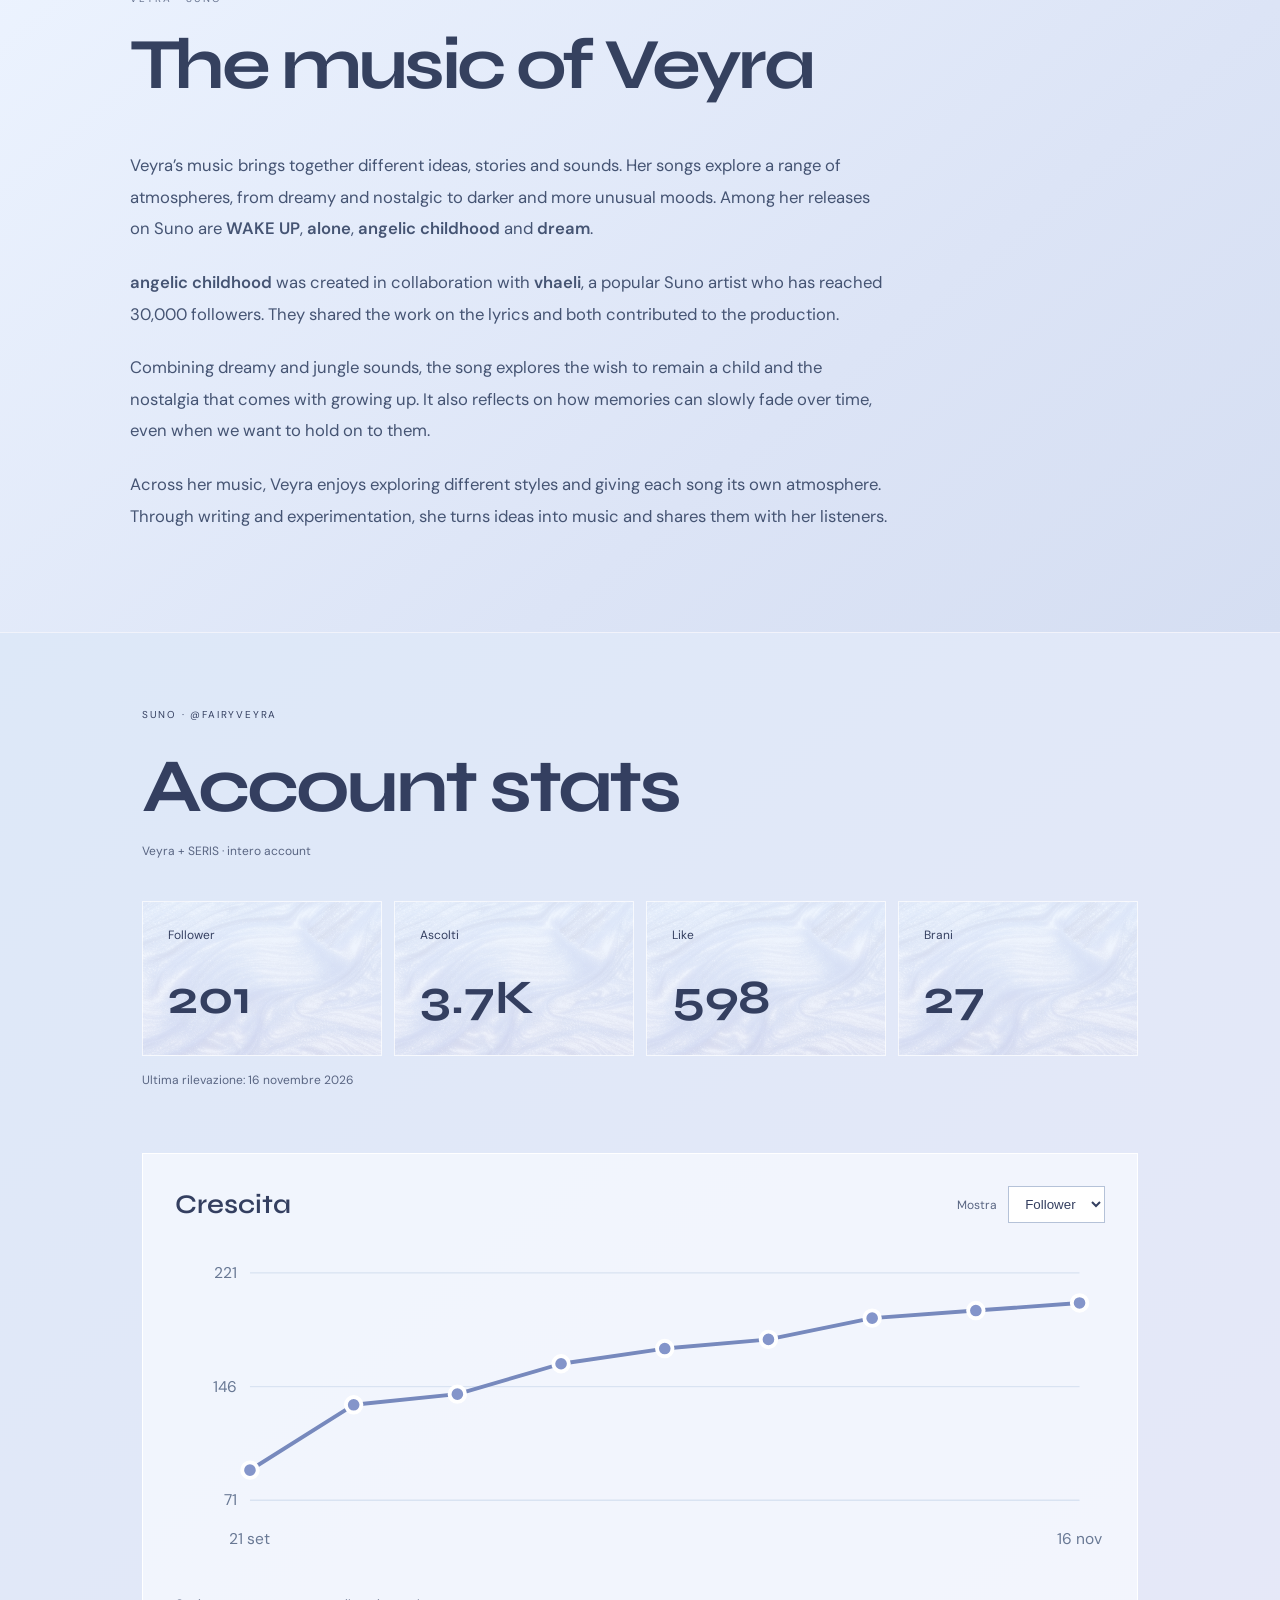
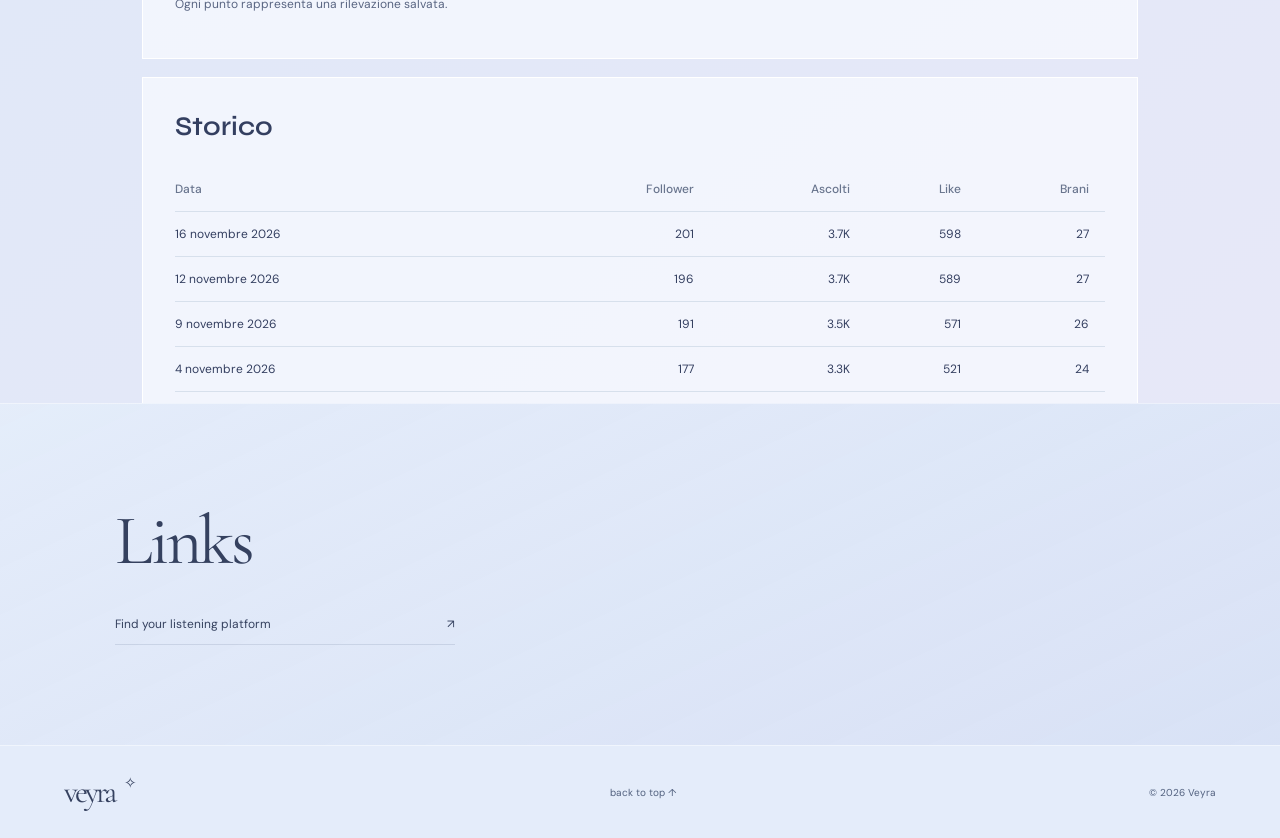
==== commit 74b85bee: "Restore angelic childhood details, remove only requested sentence" ====
--- a/index.html
+++ b/index.html
@@ -52,7 +52,9 @@
         <p class="songs-label">VEYRA · SUNO</p>
         <h2 id="songs-title">The music of Veyra</h2>
         <div class="songs-copy">
-          <p>Veyra’s music brings together different ideas, stories and sounds. Her songs explore a range of atmospheres, from dreamy and nostalgic to darker and more unusual moods. Among her releases on Suno are <strong>WAKE UP</strong>, <strong>alone</strong> and <strong>dream</strong>.</p>
+          <p>Veyra’s music brings together different ideas, stories and sounds. Her songs explore a range of atmospheres, from dreamy and nostalgic to darker and more unusual moods. Among her releases on Suno are <strong>WAKE UP</strong>, <strong>alone</strong>, <strong>angelic childhood</strong> and <strong>dream</strong>.</p>
+          <p><strong>angelic childhood</strong> was created in collaboration with <strong>vhaeli</strong>, a popular Suno artist who has reached 30,000 followers. They shared the work on the lyrics and both contributed to the production.</p>
+          <p>Combining dreamy and jungle sounds, the song explores the wish to remain a child and the nostalgia that comes with growing up. It also reflects on how memories can slowly fade over time, even when we want to hold on to them.</p>
           <p>Across her music, Veyra enjoys exploring different styles and giving each song its own atmosphere. Through writing and experimentation, she turns ideas into music and shares them with her listeners.</p>
         </div>
       </div>
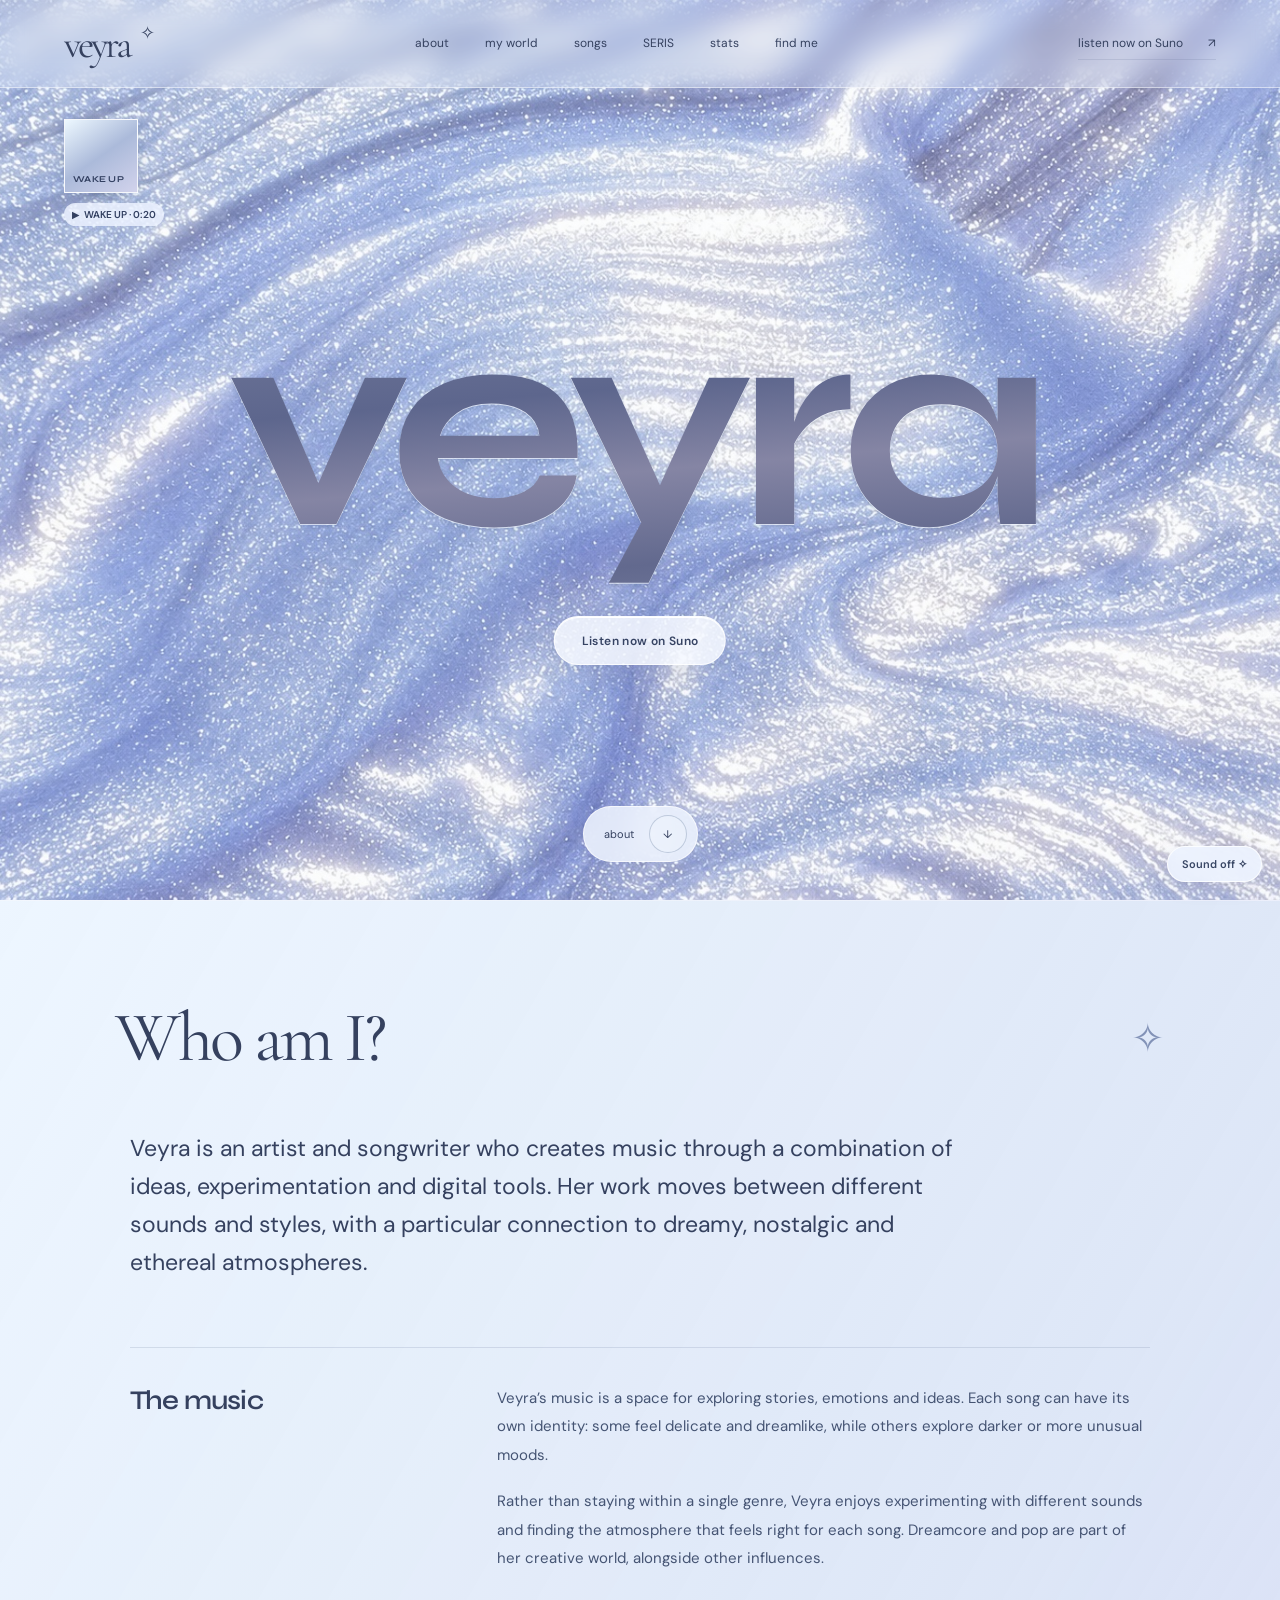
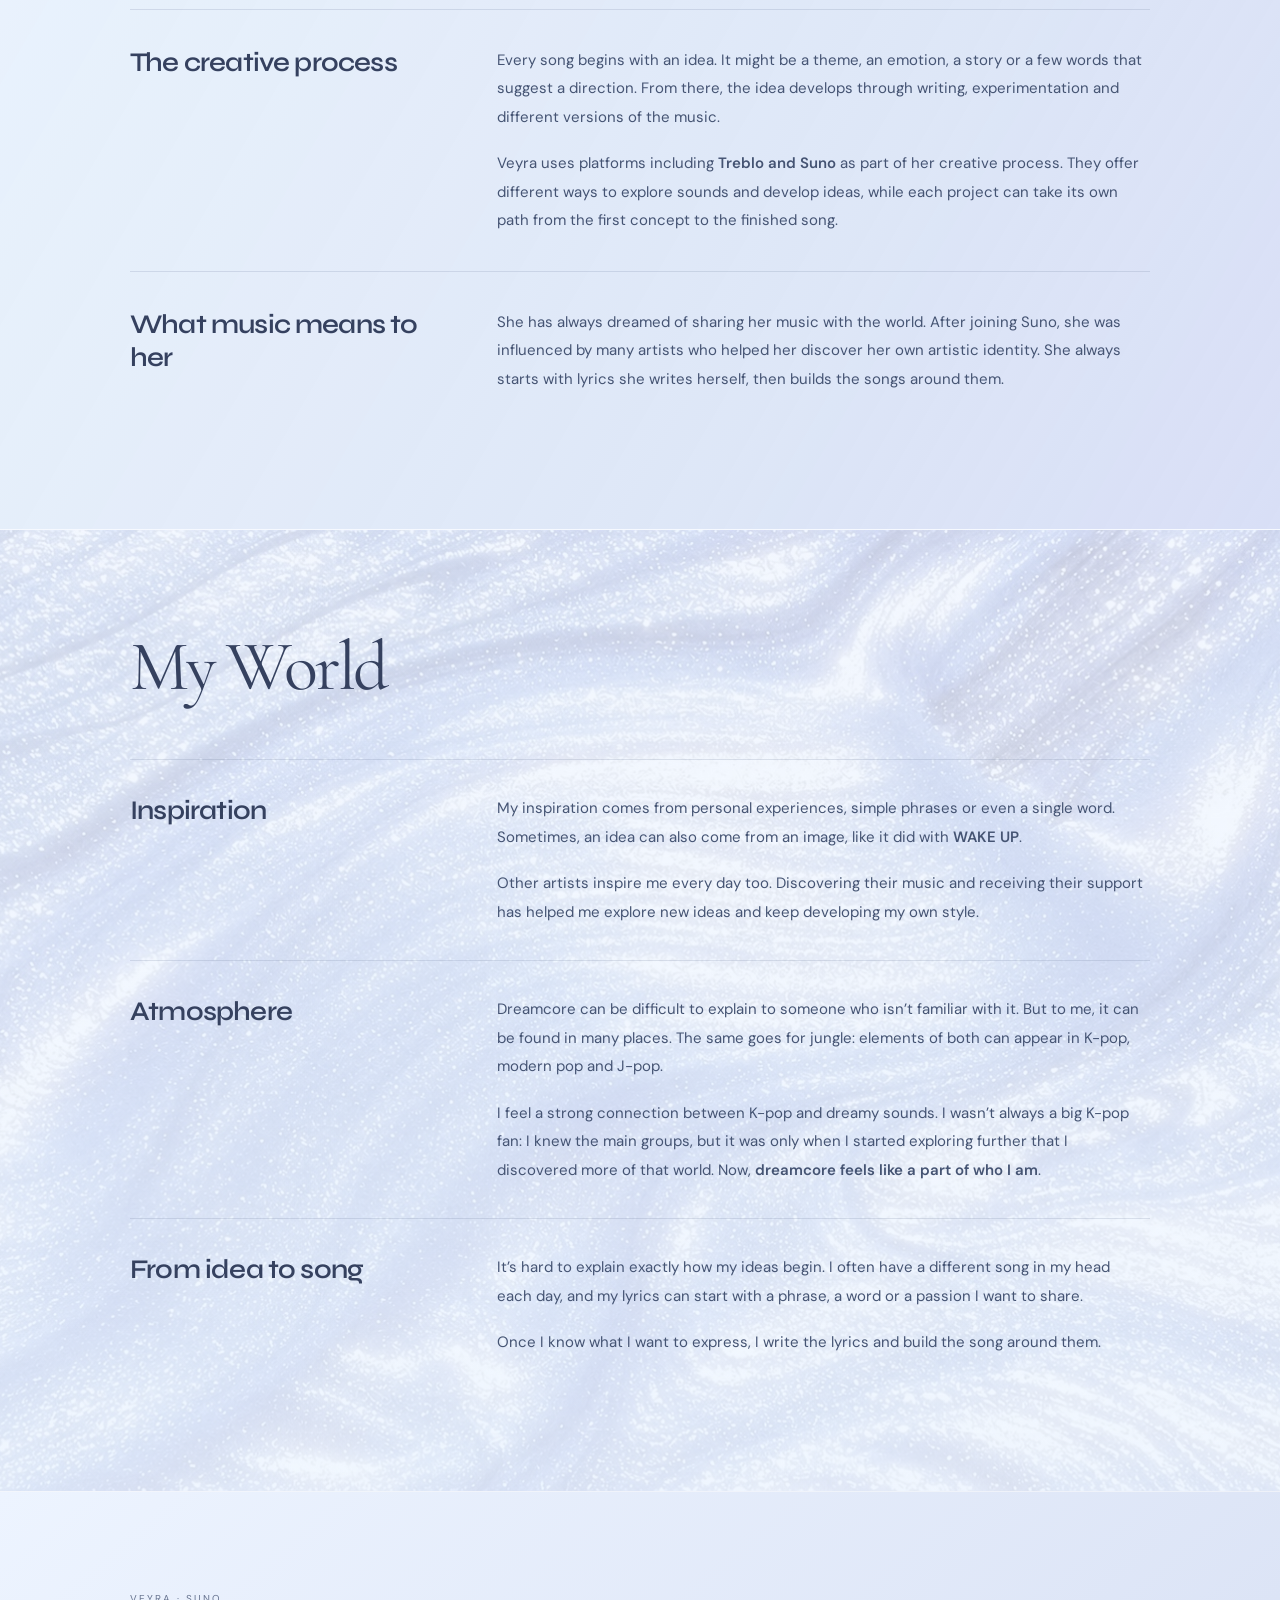
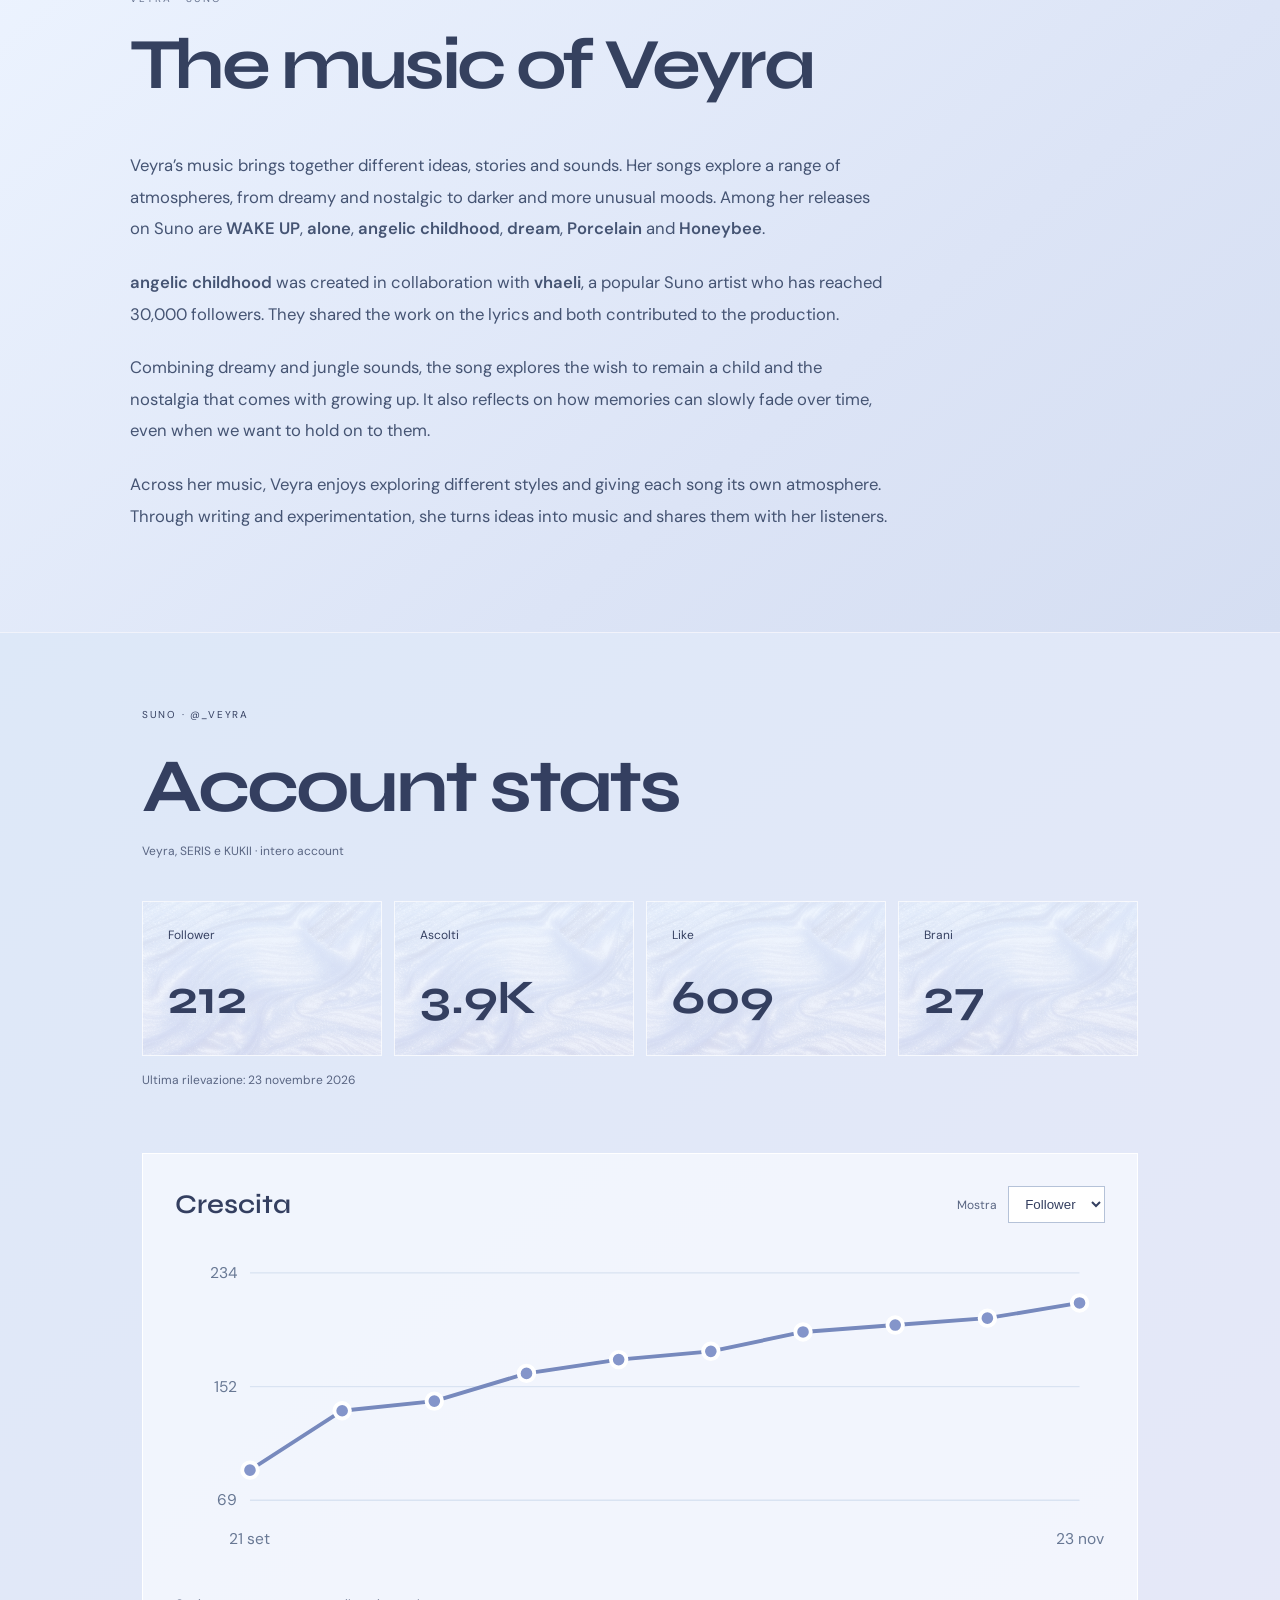
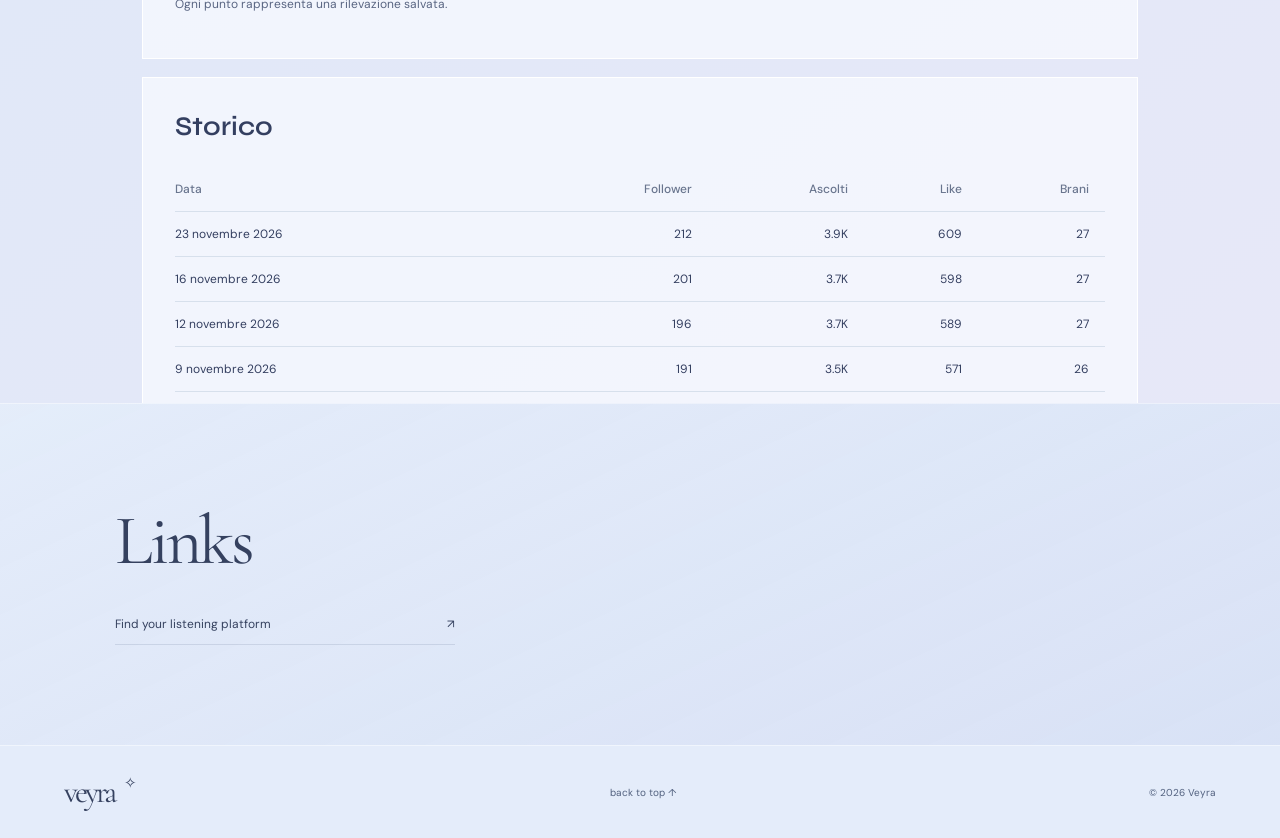
==== commit db5f0e8e: "Add verified Veyra releases to site" ====
--- a/index.html
+++ b/index.html
@@ -13,7 +13,7 @@
   <header class="header">
     <a class="wordmark" href="#home" aria-label="Veyra home">veyra<span>✧</span></a>
     <nav aria-label="Main navigation"><a href="#music">about</a><a href="#world">my world</a><a href="#songs">songs</a><a href="./seris.html">SERIS</a><a href="#stats">stats</a><a href="#connect">find me</a></nav>
-    <a class="header-listen" href="https://suno.com/@fairyveyra" target="_blank" rel="noopener noreferrer">listen now on Suno <span aria-hidden="true">↗</span></a>
+    <a class="header-listen" href="https://suno.com/@_veyra" target="_blank" rel="noopener noreferrer">listen now on Suno <span aria-hidden="true">↗</span></a>
   </header>
   <main>
     <section class="hero" id="home" aria-labelledby="hero-title">
@@ -21,7 +21,7 @@
       <div class="hero-mist" aria-hidden="true"></div>
       <div class="hero-center">
         <h1 id="hero-title">veyra</h1>
-        <a class="listen-sparkle" href="https://suno.com/@fairyveyra" target="_blank" rel="noopener noreferrer"><span class="listen-label">Listen now on Suno</span><span class="listen-spark s1" aria-hidden="true">✦</span><span class="listen-spark s2" aria-hidden="true">✧</span><span class="listen-spark s3" aria-hidden="true">✦</span><span class="listen-spark s4" aria-hidden="true">✧</span><span class="listen-spark s5" aria-hidden="true">✧</span><span class="listen-spark s6" aria-hidden="true">✦</span><span class="listen-spark s7" aria-hidden="true">✧</span><span class="listen-spark s8" aria-hidden="true">✦</span><span class="listen-spark s9" aria-hidden="true">✧</span><span class="listen-spark s10" aria-hidden="true">✦</span><span class="listen-spark s11" aria-hidden="true">✧</span><span class="listen-spark s12" aria-hidden="true">✦</span></a>
+        <a class="listen-sparkle" href="https://suno.com/@_veyra" target="_blank" rel="noopener noreferrer"><span class="listen-label">Listen now on Suno</span><span class="listen-spark s1" aria-hidden="true">✦</span><span class="listen-spark s2" aria-hidden="true">✧</span><span class="listen-spark s3" aria-hidden="true">✦</span><span class="listen-spark s4" aria-hidden="true">✧</span><span class="listen-spark s5" aria-hidden="true">✧</span><span class="listen-spark s6" aria-hidden="true">✦</span><span class="listen-spark s7" aria-hidden="true">✧</span><span class="listen-spark s8" aria-hidden="true">✦</span><span class="listen-spark s9" aria-hidden="true">✧</span><span class="listen-spark s10" aria-hidden="true">✦</span><span class="listen-spark s11" aria-hidden="true">✧</span><span class="listen-spark s12" aria-hidden="true">✦</span></a>
       </div>
       <div class="hero-bottom"><a class="round-link" href="#music"><span>about</span><span class="circle" aria-hidden="true">↓</span></a></div>
     </section>
@@ -52,7 +52,7 @@
         <p class="songs-label">VEYRA · SUNO</p>
         <h2 id="songs-title">The music of Veyra</h2>
         <div class="songs-copy">
-          <p>Veyra’s music brings together different ideas, stories and sounds. Her songs explore a range of atmospheres, from dreamy and nostalgic to darker and more unusual moods. Among her releases on Suno are <strong>WAKE UP</strong>, <strong>alone</strong>, <strong>angelic childhood</strong> and <strong>dream</strong>.</p>
+          <p>Veyra’s music brings together different ideas, stories and sounds. Her songs explore a range of atmospheres, from dreamy and nostalgic to darker and more unusual moods. Among her releases on Suno are <strong>WAKE UP</strong>, <strong>alone</strong>, <strong>angelic childhood</strong>, <strong>dream</strong>, <strong>Porcelain</strong> and <strong>Honeybee</strong>.</p>
           <p><strong>angelic childhood</strong> was created in collaboration with <strong>vhaeli</strong>, a popular Suno artist who has reached 30,000 followers. They shared the work on the lyrics and both contributed to the production.</p>
           <p>Combining dreamy and jungle sounds, the song explores the wish to remain a child and the nostalgia that comes with growing up. It also reflects on how memories can slowly fade over time, even when we want to hold on to them.</p>
           <p>Across her music, Veyra enjoys exploring different styles and giving each song its own atmosphere. Through writing and experimentation, she turns ideas into music and shares them with her listeners.</p>
@@ -64,7 +64,7 @@
       <iframe src="./stats.html?embed=1&amp;v=readonly-2" title="Statistiche Suno dell’intero account Veyra" loading="lazy"></iframe>
     </section>
 
-    <section class="connect section" id="connect" aria-labelledby="connect-title"><h2 id="connect-title">Links</h2><a class="text-link" href="https://suno.com/@fairyveyra" target="_blank" rel="noopener noreferrer">Find your listening platform <span aria-hidden="true">↗</span></a></section>
+    <section class="connect section" id="connect" aria-labelledby="connect-title"><h2 id="connect-title">Links</h2><a class="text-link" href="https://suno.com/@_veyra" target="_blank" rel="noopener noreferrer">Find your listening platform <span aria-hidden="true">↗</span></a></section>
   </main>
   <footer><a class="wordmark" href="#home">veyra<span>✧</span></a><a href="#home">back to top ↑</a><span>© <span id="year">2026</span> Veyra</span></footer>
   <script src="./script.js?v=satin-seris-1"></script>
